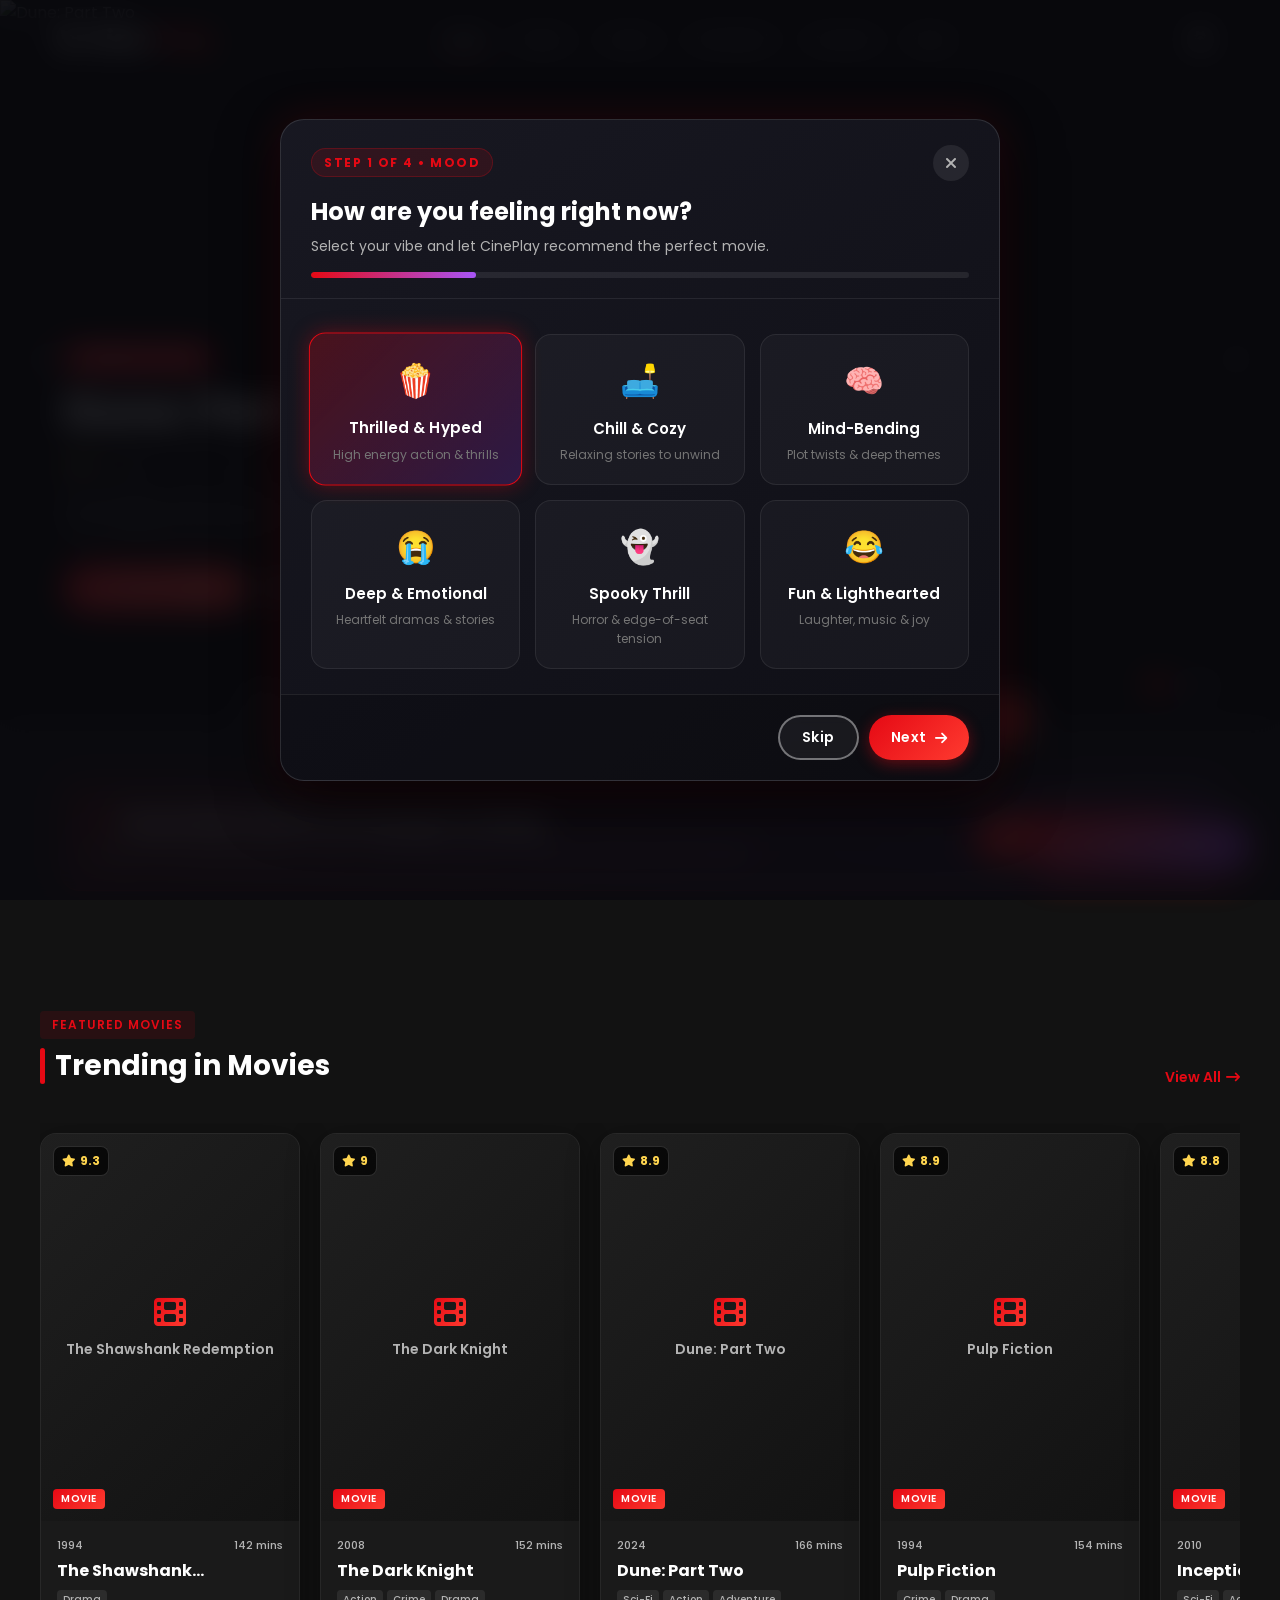
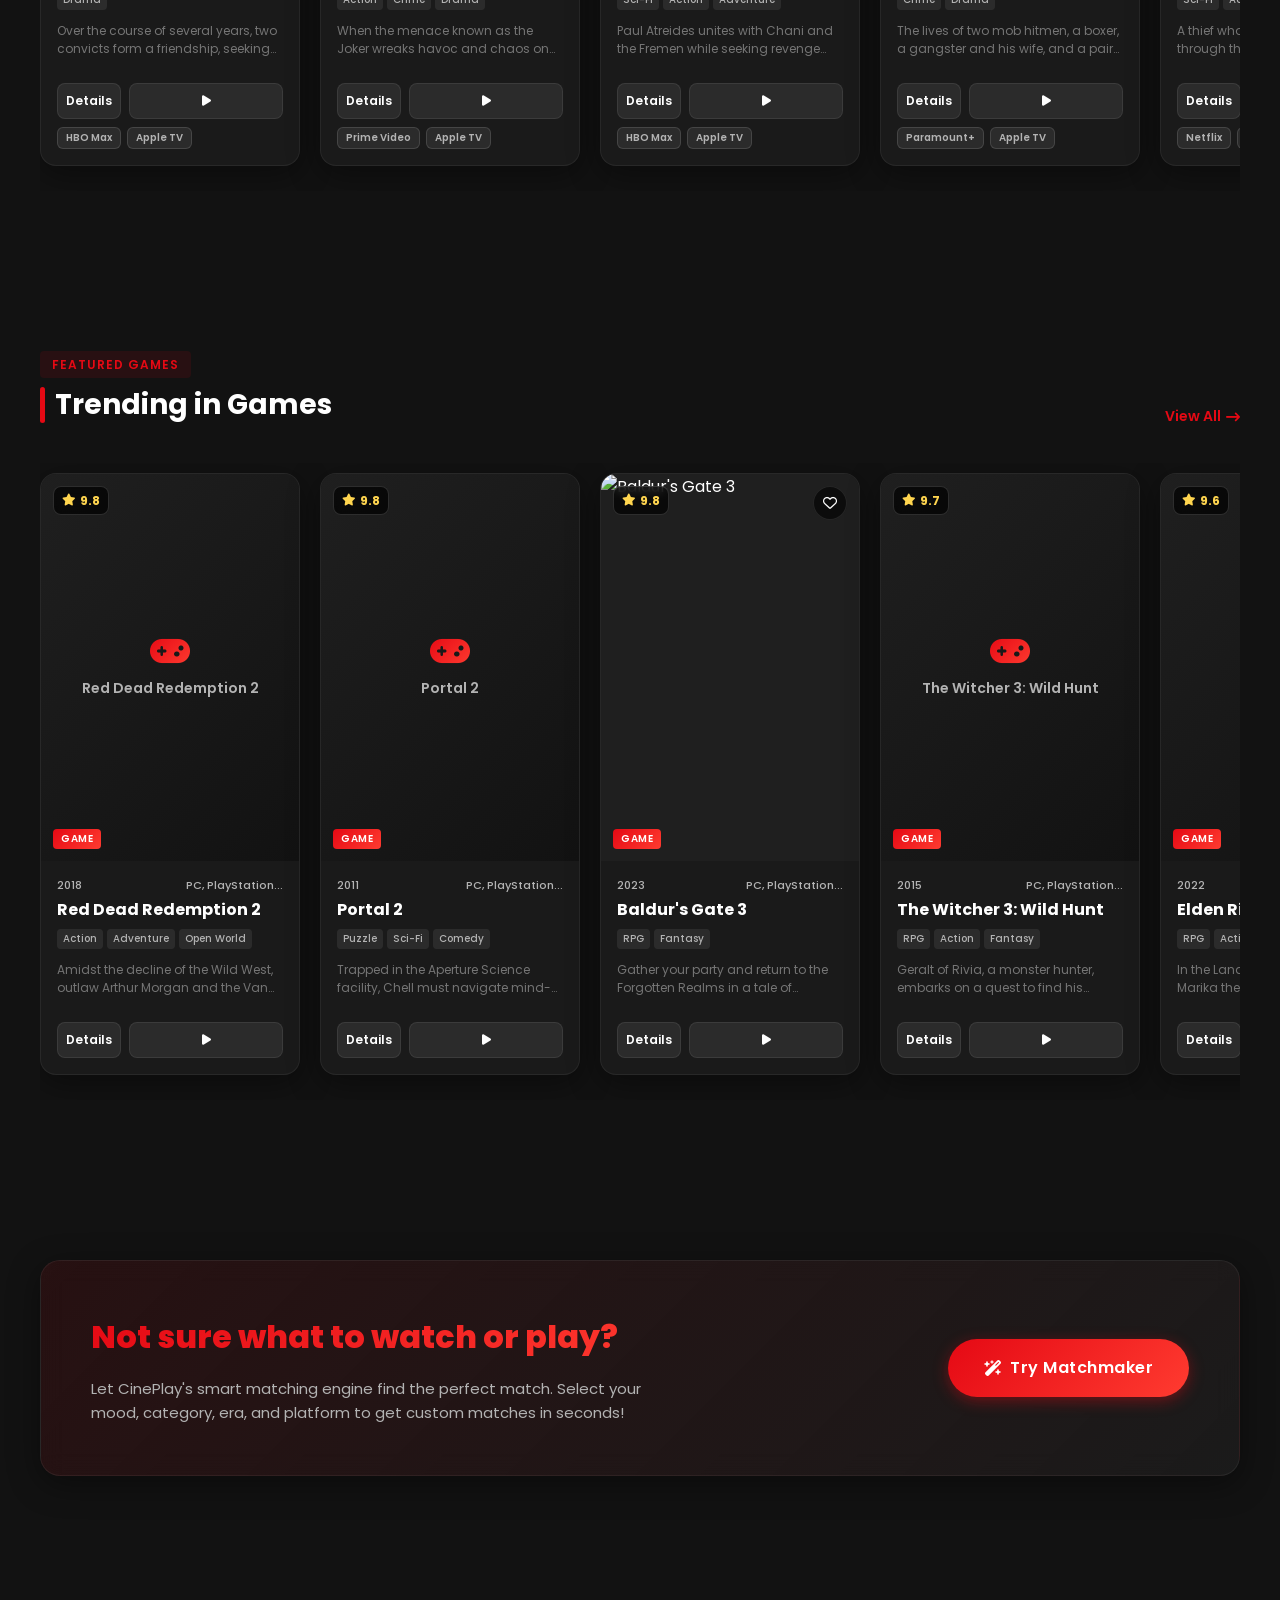
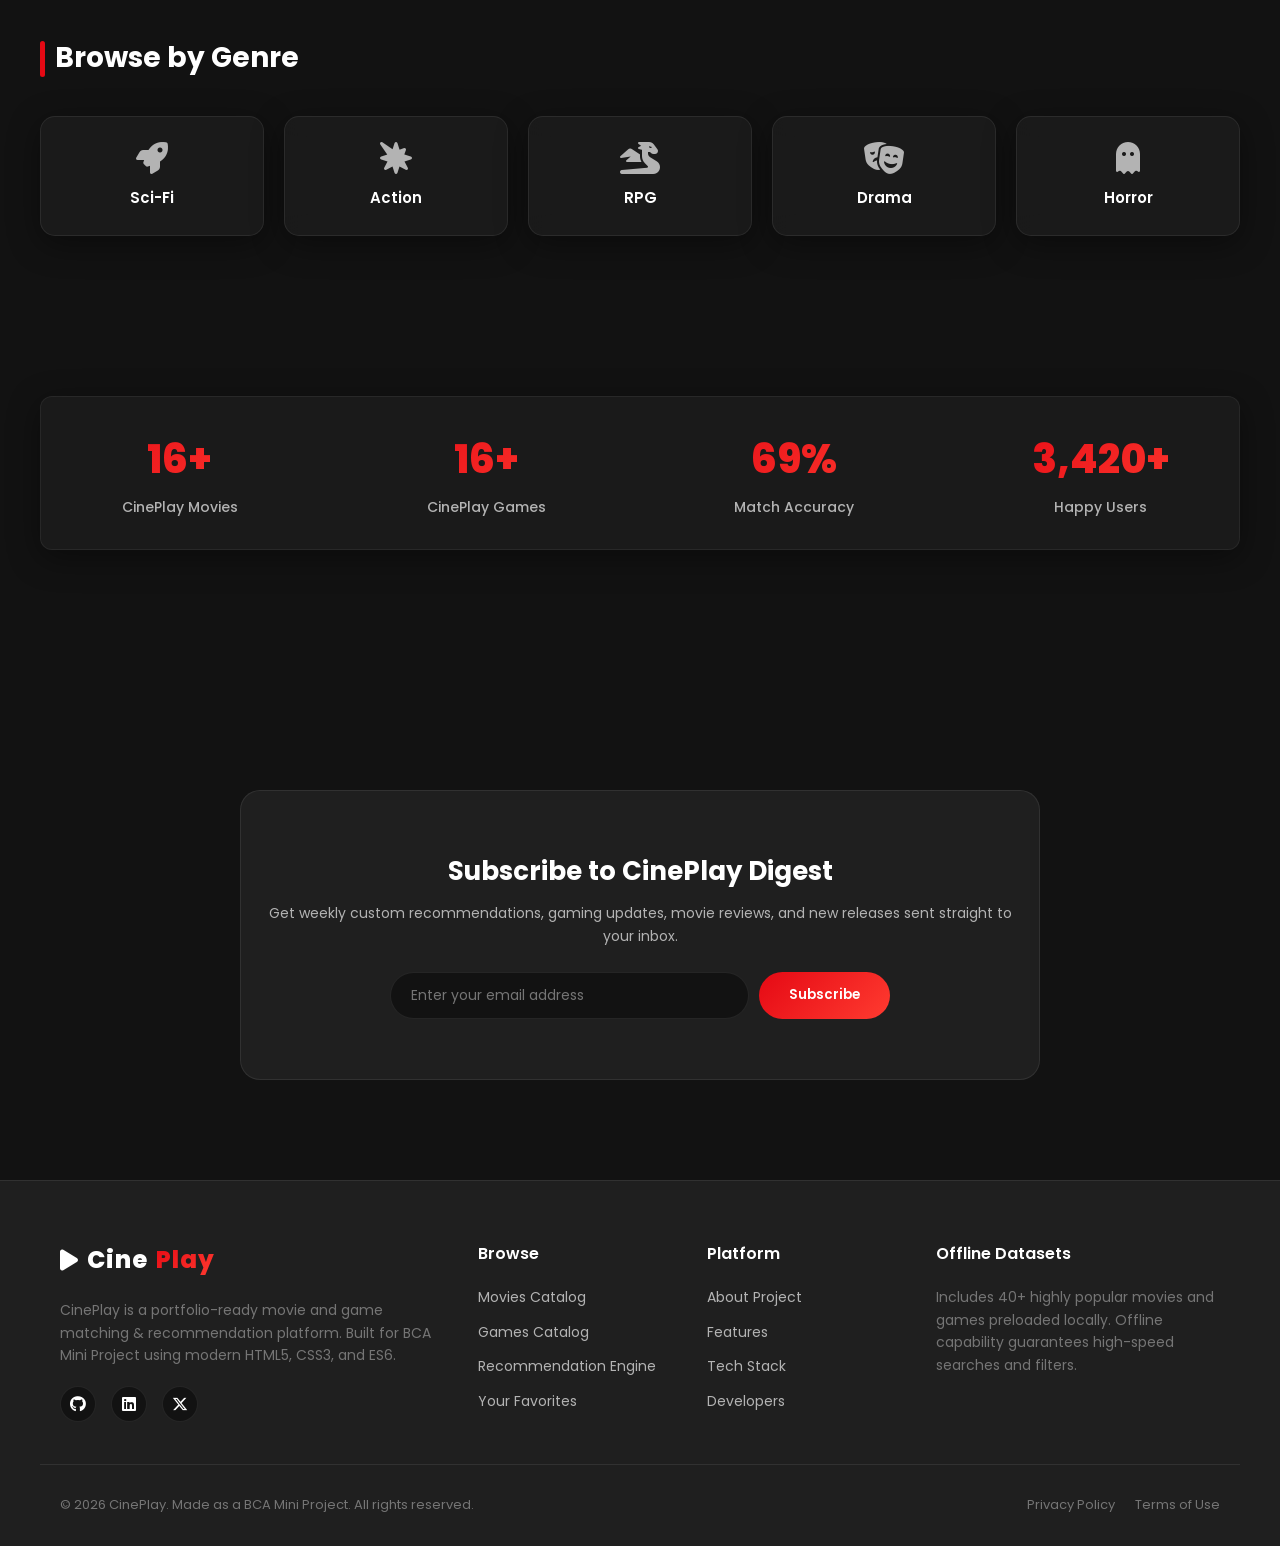
==== index.html @ 1181d947 "structured UI,enhanced web page and theme added trailer feature for movies , added readme" ====
<!DOCTYPE html>
<html lang="en" data-theme="dark">
<head>
  <meta charset="UTF-8">
  <meta name="viewport" content="width=device-width, initial-scale=1.0">
  <title>CinePlay | Movie & Game Recommendations</title>
  <meta name="description" content="Discover your next favorite movie or game. Personalized recommendations, glassmorphic dark interface, and interactive filtering.">
  <!-- Fonts -->
  <link rel="preconnect" href="https://fonts.googleapis.com">
  <link rel="preconnect" href="https://fonts.gstatic.com" crossorigin>
  <!-- Font Awesome -->
  <link rel="stylesheet" href="https://cdnjs.cloudflare.com/ajax/libs/font-awesome/6.4.0/css/all.min.css">
  <!-- Styles -->
  <link rel="stylesheet" href="css/style.css">
  <link rel="stylesheet" href="css/responsive.css">
  <link rel="stylesheet" href="css/animations.css">
</head>
<body>

  <!-- Header -->
  <header>
    <div class="container nav-container">
      <a href="index.html" class="logo">
        <i class="fa-solid fa-play"></i> Cine<span>Play</span>
      </a>
      <nav class="nav-menu" id="nav-menu">
        <a href="index.html" class="nav-link active">Home</a>
        <a href="movies.html" class="nav-link">Movies</a>
        <a href="games.html" class="nav-link">Games</a>
        <a href="recommendations.html" class="nav-link">Find Match</a>
        <a href="favorites.html" class="nav-link">Favorites</a>
        <a href="about.html" class="nav-link">About</a>
      </nav>
      <div class="nav-actions">
        <button id="theme-toggle" class="theme-toggle" aria-label="Toggle Theme">
          <i class="fa-solid fa-sun"></i>
        </button>
        <button id="mobile-menu-btn" class="mobile-menu-btn" aria-label="Toggle Navigation Menu">
          <i class="fa-solid fa-bars"></i>
        </button>
      </div>
    </div>
  </header>

  <!-- Hero Slider -->
  <section class="hero-slider" id="hero-slider">
    <!-- Slide 1 -->
    <div class="slide active">
      <img src="https://images.unsplash.com/photo-1509198397868-475647b2a1e5?q=80&w=1440&auto=format&fit=crop" alt="Dune: Part Two" class="slide-img">
      <div class="slide-content">
        <span class="slide-tag">Trending Movie</span>
        <h1 class="slide-title">Dune: Part Two</h1>
        <div class="slide-meta">
          <span class="rating"><i class="fa-solid fa-star"></i> 8.9</span>
          <span>2024</span>
          <span>Sci-Fi / Action</span>
        </div>
        <p class="slide-desc">Paul Atreides unites with Chani and the Fremen while seeking revenge against the conspirators who destroyed his family.</p>
        <div class="slide-actions">
          <button class="btn btn-primary" onclick="CinePlay.openTrailerModal('Way9Dexny3w', 'Dune: Part Two')"><i class="fa-solid fa-play"></i> Watch Trailer</button>
          <button class="btn btn-outline" onclick="openFeaturedItem('m7')"><i class="fa-solid fa-circle-info"></i> More Info</button>
        </div>
      </div>
    </div>
    <!-- Slide 2 -->
    <div class="slide">
      <img src="https://images.unsplash.com/photo-1612287230202-1bf1d85d1bdf?q=80&w=1440&auto=format&fit=crop" alt="Elden Ring" class="slide-img">
      <div class="slide-content">
        <span class="slide-tag">Masterpiece Game</span>
        <h1 class="slide-title">Elden Ring</h1>
        <div class="slide-meta">
          <span class="rating"><i class="fa-solid fa-star"></i> 9.6</span>
          <span>2022</span>
          <span>RPG / Action / Dark Fantasy</span>
        </div>
        <p class="slide-desc">In the Lands Between ruled by Queen Marika the Eternal, the Elden Ring has been shattered. The Tarnished must rise and become the Elden Lord.</p>
        <div class="slide-actions">
          <button class="btn btn-primary" onclick="CinePlay.openTrailerModal('E3Huy2cdih0', 'Elden Ring')"><i class="fa-solid fa-play"></i> Watch Trailer</button>
          <button class="btn btn-outline" onclick="openFeaturedItem('g2')"><i class="fa-solid fa-circle-info"></i> More Info</button>
        </div>
      </div>
    </div>
    <!-- Slide 3 -->
    <div class="slide">
      <img src="https://images.unsplash.com/photo-1451187580459-43490279c0fa?q=80&w=1440&auto=format&fit=crop" alt="Interstellar" class="slide-img">
      <div class="slide-content">
        <span class="slide-tag">Must-Watch Classic</span>
        <h1 class="slide-title">Interstellar</h1>
        <div class="slide-meta">
          <span class="rating"><i class="fa-solid fa-star"></i> 8.7</span>
          <span>2014</span>
          <span>Sci-Fi / Drama / Adventure</span>
        </div>
        <p class="slide-desc">When Earth becomes uninhabitable, a team of explorers travels through a wormhole in space in an attempt to ensure humanity's survival.</p>
        <div class="slide-actions">
          <button class="btn btn-primary" onclick="CinePlay.openTrailerModal('zSWdZVtXT7E', 'Interstellar')"><i class="fa-solid fa-play"></i> Watch Trailer</button>
          <button class="btn btn-outline" onclick="openFeaturedItem('m3')"><i class="fa-solid fa-circle-info"></i> More Info</button>
        </div>
      </div>
    </div>

    <!-- Carousel Controls -->
    <button class="carousel-btn carousel-prev" id="carousel-prev" aria-label="Previous Slide"><i class="fa-solid fa-chevron-left"></i></button>
    <button class="carousel-btn carousel-next" id="carousel-next" aria-label="Next Slide"><i class="fa-solid fa-chevron-right"></i></button>
    <div class="carousel-dots" id="carousel-dots"></div>
  </section>

  <!-- Search & Anti-Scroll Callout Section -->
  <section class="container search-container scroll-reveal">
    <form class="search-box glass-panel" id="home-search-form">
      <div class="search-input-wrapper">
        <i class="fa-solid fa-magnifying-glass"></i>
        <input type="text" placeholder="Search movies, games, genres..." class="search-input" id="home-search-input" autocomplete="off" required>
      </div>
      <div class="filter-group" style="padding-right: 15px;">
        <select class="filter-select" id="search-type" aria-label="Search Type" style="border: none; background: transparent;">
          <option value="movies">in Movies</option>
          <option value="games">in Games</option>
        </select>
      </div>
      <button type="submit" class="search-btn">Search</button>
    </form>

    <div class="anti-scroll-banner" style="margin-top: 25px;">
      <div class="anti-scroll-text">
        <h3><i class="fa-solid fa-bolt" style="color: var(--accent-red); margin-right: 8px;"></i> Stop Endless Netflix Homepage Scrolling!</h3>
        <p>Instead of browsing endlessly, answer 4 quick vibe questions to get your instant movie match.</p>
      </div>
      <button class="btn btn-primary" onclick="CinePlay.openMoodQuizModal()" style="border-radius: 30px; padding: 12px 24px;">
        <i class="fa-solid fa-wand-magic-sparkles"></i> Launch Mood Quiz
      </button>
    </div>
  </section>

  <!-- Featured Movies Section -->
  <section class="container section-padding scroll-reveal">
    <div class="section-header">
      <div>
        <span class="slide-tag" style="background: rgba(229, 9, 20, 0.1); color: var(--accent-red); margin-bottom: 5px;">Featured Movies</span>
        <h2 class="section-title">Trending in Movies</h2>
      </div>
      <a href="movies.html" class="section-link">View All <i class="fa-solid fa-arrow-right-long"></i></a>
    </div>
    <div class="slider-outer">
      <div class="slider-inner" id="featured-movies-slider">
        <!-- Movies populated dynamically -->
      </div>
    </div>
  </section>

  <!-- Featured Games Section -->
  <section class="container section-padding scroll-reveal">
    <div class="section-header">
      <div>
        <span class="slide-tag" style="background: rgba(229, 9, 20, 0.1); color: var(--accent-red); margin-bottom: 5px;">Featured Games</span>
        <h2 class="section-title">Trending in Games</h2>
      </div>
      <a href="games.html" class="section-link">View All <i class="fa-solid fa-arrow-right-long"></i></a>
    </div>
    <div class="slider-outer">
      <div class="slider-inner" id="featured-games-slider">
        <!-- Games populated dynamically -->
      </div>
    </div>
  </section>

  <!-- Recommendations CTA -->
  <section class="container section-padding scroll-reveal">
    <div class="cta-banner glass-panel">
      <div class="cta-content">
        <h2 class="cta-title">Not sure what to watch or play?</h2>
        <p class="cta-desc">Let CinePlay's smart matching engine find the perfect match. Select your mood, category, era, and platform to get custom matches in seconds!</p>
      </div>
      <a href="recommendations.html" class="btn btn-primary btn-large" style="padding: 16px 36px; border-radius: 30px; font-size: 16px;">
        <i class="fa-solid fa-wand-magic-sparkles"></i> Try Matchmaker
      </a>
    </div>
  </section>

  <!-- Genres Showcase -->
  <section class="container section-padding scroll-reveal">
    <div class="section-header">
      <div>
        <h2 class="section-title">Browse by Genre</h2>
      </div>
    </div>
    <div style="display: grid; grid-template-columns: repeat(auto-fit, minmax(180px, 1fr)); gap: 20px;">
      <a href="movies.html?genre=Sci-Fi" class="rec-card glass-panel hover-scale">
        <i class="fa-solid fa-rocket"></i>
        <div class="rec-card-title">Sci-Fi</div>
      </a>
      <a href="movies.html?genre=Action" class="rec-card glass-panel hover-scale">
        <i class="fa-solid fa-burst"></i>
        <div class="rec-card-title">Action</div>
      </a>
      <a href="games.html?genre=RPG" class="rec-card glass-panel hover-scale">
        <i class="fa-solid fa-dragon"></i>
        <div class="rec-card-title">RPG</div>
      </a>
      <a href="movies.html?genre=Drama" class="rec-card glass-panel hover-scale">
        <i class="fa-solid fa-masks-theater"></i>
        <div class="rec-card-title">Drama</div>
      </a>
      <a href="movies.html?genre=Horror" class="rec-card glass-panel hover-scale">
        <i class="fa-solid fa-ghost"></i>
        <div class="rec-card-title">Horror</div>
      </a>
    </div>
  </section>

  <!-- Statistics Section -->
  <section class="container section-padding scroll-reveal">
    <div class="stats-grid glass-panel">
      <div class="stat-card">
        <div class="stat-number" data-target="21" data-suffix="+">0</div>
        <div class="stat-label">CinePlay Movies</div>
      </div>
      <div class="stat-card">
        <div class="stat-number" data-target="21" data-suffix="+">0</div>
        <div class="stat-label">CinePlay Games</div>
      </div>
      <div class="stat-card">
        <div class="stat-number" data-target="98" data-suffix="%">0</div>
        <div class="stat-label">Match Accuracy</div>
      </div>
      <div class="stat-card">
        <div class="stat-number" data-target="5000" data-suffix="+">0</div>
        <div class="stat-label">Happy Users</div>
      </div>
    </div>
  </section>

  <!-- Newsletter -->
  <section class="container scroll-reveal">
    <div class="newsletter-section">
      <h2 class="newsletter-title">Subscribe to CinePlay Digest</h2>
      <p class="newsletter-desc">Get weekly custom recommendations, gaming updates, movie reviews, and new releases sent straight to your inbox.</p>
      <form class="newsletter-form" id="newsletter-form">
        <input type="email" placeholder="Enter your email address" class="newsletter-input" required>
        <button type="submit" class="newsletter-btn">Subscribe</button>
      </form>
    </div>
  </section>

  <!-- Footer -->
  <footer>
    <div class="container footer-grid">
      <div>
        <a href="index.html" class="logo footer-logo">
          <i class="fa-solid fa-play"></i> Cine<span>Play</span>
        </a>
        <p class="footer-desc">CinePlay is a portfolio-ready movie and game matching & recommendation platform. Built for BCA Mini Project using modern HTML5, CSS3, and ES6.</p>
        <div class="footer-socials">
          <a href="#" class="social-link" aria-label="GitHub"><i class="fa-brands fa-github"></i></a>
          <a href="#" class="social-link" aria-label="LinkedIn"><i class="fa-brands fa-linkedin"></i></a>
          <a href="#" class="social-link" aria-label="Twitter"><i class="fa-brands fa-x-twitter"></i></a>
        </div>
      </div>
      <div>
        <h3 class="footer-title">Browse</h3>
        <ul class="footer-links">
          <li><a href="movies.html">Movies Catalog</a></li>
          <li><a href="games.html">Games Catalog</a></li>
          <li><a href="recommendations.html">Recommendation Engine</a></li>
          <li><a href="favorites.html">Your Favorites</a></li>
        </ul>
      </div>
      <div>
        <h3 class="footer-title">Platform</h3>
        <ul class="footer-links">
          <li><a href="about.html">About Project</a></li>
          <li><a href="about.html#features">Features</a></li>
          <li><a href="about.html#tech">Tech Stack</a></li>
          <li><a href="about.html#developers">Developers</a></li>
        </ul>
      </div>
      <div>
        <h3 class="footer-title">Offline Datasets</h3>
        <p class="footer-desc" style="margin-bottom: 10px;">Includes 40+ highly popular movies and games preloaded locally. Offline capability guarantees high-speed searches and filters.</p>
      </div>
    </div>
    <div class="container footer-bottom">
      <p>&copy; 2026 CinePlay. Made as a BCA Mini Project. All rights reserved.</p>
      <div style="display: flex; gap: 20px;">
        <a href="#">Privacy Policy</a>
        <a href="#">Terms of Use</a>
      </div>
    </div>
  </footer>

  <!-- Scripts -->
  <script src="js/data.js"></script>
  <script src="js/app.js"></script>
  
  
</body>
</html>
---- css/style.css ----
/* CinePlay - Main Stylesheet */
@import url('https://fonts.googleapis.com/css2?family=Poppins:wght@300;400;500;600;700;800&display=swap');

/* Color Variables */
:root {
  /* Dark Mode (Default) */
  --bg-primary: #121212;
  --bg-secondary: #1f1f1f;
  --bg-card: rgba(31, 31, 31, 0.7);
  --border-color: rgba(255, 255, 255, 0.08);
  --text-primary: #ffffff;
  --text-secondary: #b3b3b3;
  --text-muted: #757575;
  --glass-bg: rgba(18, 18, 18, 0.8);
  --glass-border: rgba(255, 255, 255, 0.06);
  --glass-shadow: rgba(0, 0, 0, 0.5);
  
  /* Constant Brand Colors */
  --accent-red: #e50914;
  --accent-red-hover: #b80710;
  --rating-yellow: #ffd54f;
  --font-main: 'Poppins', sans-serif;
  --card-shadow: 0 8px 32px 0 rgba(0, 0, 0, 0.4);
  --accent-gradient: linear-gradient(135deg, #e50914 0%, #ff3b30 100%);
  --gold-gradient: linear-gradient(135deg, #ffd54f 0%, #ffb300 100%);
  --transition-speed: 0.3s;
}

[data-theme="light"] {
  /* Light Mode Override */
  --bg-primary: #f5f5f7;
  --bg-secondary: #ffffff;
  --bg-card: rgba(255, 255, 255, 0.75);
  --border-color: rgba(0, 0, 0, 0.08);
  --text-primary: #1c1c1e;
  --text-secondary: #555558;
  --text-muted: #8e8e93;
  --glass-bg: rgba(255, 255, 255, 0.85);
  --glass-border: rgba(0, 0, 0, 0.06);
  --glass-shadow: rgba(31, 38, 135, 0.04);
  --card-shadow: 0 8px 32px 0 rgba(31, 38, 135, 0.06);
}

/* Base Styles */
* {
  margin: 0;
  padding: 0;
  box-sizing: border-box;
}

html {
  scroll-behavior: smooth;
}

body {
  font-family: var(--font-main);
  background-color: var(--bg-primary);
  color: var(--text-primary);
  overflow-x: hidden;
  transition: background-color 0.5s ease, color 0.5s ease;
  line-height: 1.6;
}

a {
  text-decoration: none;
  color: inherit;
  transition: color var(--transition-speed) ease;
}

li {
  list-style: none;
}

button, input, select, textarea {
  font-family: inherit;
  outline: none;
  border: none;
  background: none;
}

button {
  cursor: pointer;
}

img {
  max-width: 100%;
  height: auto;
  display: block;
}

/* Utility Containers */
.container {
  max-width: 1200px;
  margin: 0 auto;
  padding: 0 20px;
}

.section-padding {
  padding: 80px 0;
}

/* Glassmorphism Panel helper */
.glass-panel {
  background: var(--bg-card);
  backdrop-filter: blur(12px);
  -webkit-backdrop-filter: blur(12px);
  border: 1px solid var(--glass-border);
  box-shadow: var(--card-shadow);
  border-radius: 12px;
}

/* Header & Navigation */
header {
  position: fixed;
  top: 0;
  left: 0;
  width: 100%;
  z-index: 1000;
  transition: background 0.4s ease, padding 0.4s ease, backdrop-filter 0.4s ease;
  padding: 20px 0;
}

header.sticky {
  background: var(--glass-bg);
  backdrop-filter: blur(15px);
  -webkit-backdrop-filter: blur(15px);
  padding: 12px 0;
  border-bottom: 1px solid var(--glass-border);
  box-shadow: 0 4px 30px rgba(0, 0, 0, 0.15);
}

.nav-container {
  display: flex;
  justify-content: space-between;
  align-items: center;
}

.logo {
  font-size: 24px;
  font-weight: 800;
  letter-spacing: 1px;
  display: flex;
  align-items: center;
  gap: 8px;
  color: var(--text-primary);
}

.logo span {
  background: var(--accent-gradient);
  -webkit-background-clip: text;
  -webkit-text-fill-color: transparent;
}

.nav-menu {
  display: flex;
  align-items: center;
  gap: 30px;
}

.nav-link {
  font-weight: 500;
  font-size: 15px;
  position: relative;
  padding: 5px 0;
  color: var(--text-secondary);
}

.nav-link:hover, .nav-link.active {
  color: var(--text-primary);
}

.nav-link::after {
  content: '';
  position: absolute;
  bottom: 0;
  left: 0;
  width: 0;
  height: 2px;
  background: var(--accent-red);
  transition: width var(--transition-speed) ease;
}

.nav-link:hover::after, .nav-link.active::after {
  width: 100%;
}

.nav-actions {
  display: flex;
  align-items: center;
  gap: 15px;
}

.theme-toggle, .mobile-menu-btn {
  width: 40px;
  height: 40px;
  border-radius: 50%;
  display: flex;
  align-items: center;
  justify-content: center;
  color: var(--text-primary);
  font-size: 18px;
  transition: background-color var(--transition-speed) ease;
}

.theme-toggle:hover {
  background-color: var(--border-color);
}

.mobile-menu-btn {
  display: none;
}

/* Hero Carousel Banner */
.hero-slider {
  position: relative;
  height: 80vh;
  min-height: 550px;
  width: 100%;
  overflow: hidden;
  background: #000;
}

.slide {
  position: absolute;
  top: 0;
  left: 0;
  width: 100%;
  height: 100%;
  opacity: 0;
  visibility: hidden;
  transition: opacity 0.8s ease, visibility 0.8s ease;
}

.slide.active {
  opacity: 1;
  visibility: visible;
}

.slide-img {
  width: 100%;
  height: 100%;
  object-fit: cover;
  object-position: center 20%;
  filter: brightness(0.45);
}

.slide-content {
  position: absolute;
  bottom: 15%;
  left: 5%;
  right: 5%;
  max-width: 600px;
  z-index: 10;
  color: #fff;
  animation: fadeIn 0.8s ease-out forwards;
}

.slide-tag {
  background: var(--accent-red);
  color: #fff;
  font-weight: 600;
  font-size: 12px;
  text-transform: uppercase;
  padding: 4px 12px;
  border-radius: 4px;
  display: inline-block;
  margin-bottom: 15px;
  letter-spacing: 1px;
}

.slide-title {
  font-size: 42px;
  font-weight: 800;
  line-height: 1.2;
  margin-bottom: 15px;
  text-shadow: 0 2px 10px rgba(0, 0, 0, 0.5);
}

.slide-meta {
  display: flex;
  align-items: center;
  gap: 15px;
  font-size: 14px;
  margin-bottom: 15px;
  color: rgba(255, 255, 255, 0.8);
}

.slide-meta .rating {
  color: var(--rating-yellow);
  font-weight: 600;
}

.slide-desc {
  font-size: 15px;
  margin-bottom: 25px;
  color: rgba(255, 255, 255, 0.8);
  display: -webkit-box;
  -webkit-line-clamp: 3;
  -webkit-box-orient: vertical;
  overflow: hidden;
}

.btn {
  display: inline-flex;
  align-items: center;
  gap: 8px;
  padding: 12px 28px;
  border-radius: 30px;
  font-weight: 600;
  font-size: 14px;
  letter-spacing: 0.5px;
  transition: all var(--transition-speed) ease;
}

.btn-primary {
  background: var(--accent-gradient);
  color: #fff;
  box-shadow: 0 4px 15px rgba(229, 9, 20, 0.4);
}

.btn-primary:hover {
  transform: translateY(-2px);
  box-shadow: 0 6px 20px rgba(229, 9, 20, 0.6);
}

.btn-outline {
  border: 2px solid rgba(255, 255, 255, 0.4);
  color: #fff;
  background: rgba(255, 255, 255, 0.05);
  backdrop-filter: blur(5px);
}

.btn-outline:hover {
  border-color: #fff;
  background: #fff;
  color: #000;
  transform: translateY(-2px);
}

/* Carousel Dots and Navigation */
.carousel-btn {
  position: absolute;
  top: 50%;
  transform: translateY(-50%);
  width: 50px;
  height: 50px;
  border-radius: 50%;
  background: rgba(0, 0, 0, 0.5);
  color: #fff;
  display: flex;
  align-items: center;
  justify-content: center;
  font-size: 20px;
  z-index: 15;
  transition: background var(--transition-speed) ease, color var(--transition-speed) ease;
}

.carousel-btn:hover {
  background: var(--accent-red);
}

.carousel-prev {
  left: 20px;
}

.carousel-next {
  right: 20px;
}

.carousel-dots {
  position: absolute;
  bottom: 30px;
  right: 5%;
  display: flex;
  gap: 10px;
  z-index: 15;
}

.dot {
  width: 12px;
  height: 12px;
  border-radius: 50%;
  background: rgba(255, 255, 255, 0.4);
  transition: all var(--transition-speed) ease;
}

.dot.active {
  background: var(--accent-red);
  width: 30px;
  border-radius: 10px;
}

/* Home Section Layouts */
.section-header {
  display: flex;
  justify-content: space-between;
  align-items: flex-end;
  margin-bottom: 35px;
}

.section-title {
  font-size: 28px;
  font-weight: 700;
  position: relative;
  padding-left: 15px;
}

.section-title::before {
  content: '';
  position: absolute;
  left: 0;
  top: 50%;
  transform: translateY(-50%);
  width: 5px;
  height: 80%;
  background: var(--accent-red);
  border-radius: 3px;
}

.section-link {
  font-weight: 600;
  color: var(--accent-red);
  font-size: 14px;
  display: flex;
  align-items: center;
  gap: 5px;
}

.section-link:hover {
  color: var(--text-primary);
}

/* Search Bar (Static & Main Pages) */
.search-container {
  margin-top: -40px;
  position: relative;
  z-index: 100;
}

.search-box {
  display: flex;
  padding: 8px;
  align-items: center;
  gap: 10px;
  width: 100%;
  max-width: 800px;
  margin: 0 auto;
}

.search-input-wrapper {
  position: relative;
  flex: 1;
}

.search-input-wrapper i {
  position: absolute;
  left: 18px;
  top: 50%;
  transform: translateY(-50%);
  color: var(--text-muted);
  font-size: 18px;
}

.search-input {
  width: 100%;
  padding: 15px 15px 15px 50px;
  border-radius: 30px;
  background: var(--bg-primary);
  border: 1px solid var(--border-color);
  color: var(--text-primary);
  font-size: 16px;
  transition: all var(--transition-speed) ease;
}

.search-input:focus {
  border-color: var(--accent-red);
  box-shadow: 0 0 10px rgba(229, 9, 20, 0.2);
}

.search-btn {
  background: var(--accent-gradient);
  color: #fff;
  border-radius: 30px;
  padding: 15px 35px;
  font-weight: 600;
  box-shadow: 0 4px 15px rgba(229, 9, 20, 0.3);
  transition: transform var(--transition-speed) ease, box-shadow var(--transition-speed) ease;
}

.search-btn:hover {
  transform: translateY(-2px);
  box-shadow: 0 6px 20px rgba(229, 9, 20, 0.5);
}

/* Filters & Sorting Panel */
.filter-panel {
  display: flex;
  flex-wrap: wrap;
  gap: 15px;
  margin-bottom: 40px;
  padding: 20px;
  align-items: center;
}

.filter-group {
  display: flex;
  align-items: center;
  gap: 10px;
}

.filter-label {
  font-size: 14px;
  font-weight: 500;
  color: var(--text-secondary);
}

.filter-select {
  background: var(--bg-primary);
  border: 1px solid var(--border-color);
  color: var(--text-primary);
  padding: 10px 20px;
  border-radius: 20px;
  font-size: 14px;
  cursor: pointer;
  transition: border var(--transition-speed) ease;
  min-width: 140px;
}

.filter-select:focus {
  border-color: var(--accent-red);
}

.genres-pills {
  display: flex;
  flex-wrap: wrap;
  gap: 8px;
  flex: 1;
}

.genre-pill {
  padding: 8px 16px;
  background: var(--bg-primary);
  border: 1px solid var(--border-color);
  color: var(--text-secondary);
  border-radius: 20px;
  font-size: 13px;
  font-weight: 500;
  transition: all var(--transition-speed) ease;
}

.genre-pill:hover, .genre-pill.active {
  background: var(--accent-red);
  color: #fff;
  border-color: var(--accent-red);
}

/* Horizontal Card Sliders */
.slider-outer {
  position: relative;
  width: 100%;
}

.slider-inner {
  display: flex;
  gap: 20px;
  overflow-x: auto;
  scroll-snap-type: x mandatory;
  scrollbar-width: none; /* Firefox */
  padding: 10px 5px 25px;
}

.slider-inner::-webkit-scrollbar {
  display: none; /* Chrome/Safari */
}

/* Media Cards Grid */
.media-grid {
  display: grid;
  grid-template-columns: repeat(auto-fill, minmax(220px, 1fr));
  gap: 30px;
  margin-bottom: 50px;
}

/* Media Card Styling */
.media-card {
  position: relative;
  background: var(--bg-card);
  border: 1px solid var(--glass-border);
  border-radius: 16px;
  overflow: hidden;
  box-shadow: var(--card-shadow);
  display: flex;
  flex-direction: column;
  height: 100%;
  scroll-snap-align: start;
  flex-shrink: 0;
  width: 100%; /* For responsive sliders */
}

.slider-inner .media-card {
  width: 260px; /* Locked width in horizontal sliders */
}

.card-img-wrapper {
  position: relative;
  aspect-ratio: 2/3;
  overflow: hidden;
  background-color: var(--bg-secondary);
}

.card-img {
  width: 100%;
  height: 100%;
  object-fit: cover;
  transition: transform 0.6s cubic-bezier(0.25, 0.8, 0.25, 1);
}

.media-card:hover .card-img {
  transform: scale(1.08);
}

.card-rating-badge {
  position: absolute;
  top: 12px;
  left: 12px;
  background: rgba(0, 0, 0, 0.7);
  backdrop-filter: blur(5px);
  -webkit-backdrop-filter: blur(5px);
  border: 1px solid rgba(255, 255, 255, 0.15);
  border-radius: 8px;
  padding: 4px 8px;
  font-size: 12px;
  font-weight: 700;
  display: flex;
  align-items: center;
  gap: 4px;
  color: var(--rating-yellow);
  z-index: 5;
}

.card-favorite-btn {
  position: absolute;
  top: 12px;
  right: 12px;
  width: 34px;
  height: 34px;
  border-radius: 50%;
  background: rgba(0, 0, 0, 0.6);
  backdrop-filter: blur(5px);
  -webkit-backdrop-filter: blur(5px);
  border: 1px solid rgba(255, 255, 255, 0.1);
  display: flex;
  align-items: center;
  justify-content: center;
  color: #fff;
  font-size: 14px;
  transition: all var(--transition-speed) ease;
  z-index: 5;
}

.card-favorite-btn:hover {
  background: rgba(229, 9, 20, 0.9);
  border-color: var(--accent-red);
}

.card-favorite-btn.active {
  color: var(--accent-red);
  background: #fff;
  border-color: #fff;
}

.card-type-tag {
  position: absolute;
  bottom: 12px;
  left: 12px;
  background: var(--accent-gradient);
  border-radius: 4px;
  padding: 2px 8px;
  font-size: 10px;
  font-weight: 600;
  text-transform: uppercase;
  letter-spacing: 0.5px;
  color: #fff;
}

.card-content {
  padding: 16px;
  display: flex;
  flex-direction: column;
  flex-grow: 1;
}

.card-meta {
  font-size: 11px;
  color: var(--text-secondary);
  font-weight: 500;
  margin-bottom: 6px;
  display: flex;
  justify-content: space-between;
}

.card-title {
  font-size: 16px;
  font-weight: 700;
  line-height: 1.3;
  margin-bottom: 8px;
  color: var(--text-primary);
  display: -webkit-box;
  -webkit-line-clamp: 1;
  -webkit-box-orient: vertical;
  overflow: hidden;
}

.card-genres {
  display: flex;
  flex-wrap: wrap;
  gap: 4px;
  margin-bottom: 12px;
}

.card-genre-tag {
  font-size: 10px;
  background: var(--border-color);
  color: var(--text-secondary);
  padding: 2px 6px;
  border-radius: 4px;
  font-weight: 500;
}

.card-desc {
  font-size: 12px;
  color: var(--text-muted);
  line-height: 1.5;
  display: -webkit-box;
  -webkit-line-clamp: 2;
  -webkit-box-orient: vertical;
  overflow: hidden;
  margin-bottom: 15px;
  margin-top: auto;
}

.card-btn {
  width: 100%;
  text-align: center;
  padding: 8px;
  border-radius: 8px;
  background: var(--border-color);
  font-size: 12px;
  font-weight: 600;
  color: var(--text-primary);
  border: 1px solid var(--border-color);
  transition: all var(--transition-speed) ease;
}

.card-btn:hover {
  background: var(--accent-red);
  color: #fff;
  border-color: var(--accent-red);
}

/* Fallback Card Styling (offline fallback gradient placeholder) */
.fallback-poster {
  width: 100%;
  height: 100%;
  background: linear-gradient(135deg, #1f1f1f 0%, #121212 100%);
  display: flex;
  flex-direction: column;
  justify-content: center;
  align-items: center;
  padding: 20px;
  text-align: center;
  color: var(--text-muted);
  gap: 10px;
}

.fallback-poster i {
  font-size: 32px;
  background: var(--accent-gradient);
  -webkit-background-clip: text;
  -webkit-text-fill-color: transparent;
}

.fallback-title {
  font-size: 14px;
  font-weight: 600;
  color: var(--text-secondary);
}

/* Pagination Section */
.pagination-container {
  display: flex;
  justify-content: center;
  margin-top: 20px;
}

/* Trending Slider Wrapper */
.trending-slider-container {
  position: relative;
}

/* Info Banner / CTA Section */
.cta-banner {
  background: linear-gradient(135deg, rgba(229, 9, 20, 0.1) 0%, rgba(31, 31, 31, 0.7) 100%);
  border: 1px solid var(--glass-border);
  padding: 50px;
  border-radius: 20px;
  display: flex;
  justify-content: space-between;
  align-items: center;
  flex-wrap: wrap;
  gap: 30px;
}

.cta-content {
  max-width: 600px;
}

.cta-title {
  font-size: 32px;
  font-weight: 800;
  margin-bottom: 15px;
  background: var(--accent-gradient);
  -webkit-background-clip: text;
  -webkit-text-fill-color: transparent;
}

.cta-desc {
  color: var(--text-secondary);
  font-size: 15px;
}

/* Newsletter Section */
.newsletter-section {
  text-align: center;
  background: var(--bg-secondary);
  padding: 60px 20px;
  border-radius: 20px;
  border: 1px solid var(--border-color);
  max-width: 800px;
  margin: 80px auto 0;
}

.newsletter-title {
  font-size: 26px;
  font-weight: 700;
  margin-bottom: 10px;
}

.newsletter-desc {
  color: var(--text-secondary);
  font-size: 14px;
  margin-bottom: 25px;
}

.newsletter-form {
  display: flex;
  max-width: 500px;
  margin: 0 auto;
  gap: 10px;
}

.newsletter-input {
  flex: 1;
  background: var(--bg-primary);
  border: 1px solid var(--border-color);
  color: var(--text-primary);
  padding: 12px 20px;
  border-radius: 25px;
  font-size: 14px;
}

.newsletter-input:focus {
  border-color: var(--accent-red);
}

.newsletter-btn {
  background: var(--accent-gradient);
  color: #fff;
  border-radius: 25px;
  padding: 12px 30px;
  font-weight: 600;
}

/* Stat Counters Component */
.stats-grid {
  display: grid;
  grid-template-columns: repeat(auto-fit, minmax(200px, 1fr));
  gap: 30px;
  margin-bottom: 80px;
}

.stat-card {
  padding: 30px 20px;
  text-align: center;
}

.stat-number {
  font-size: 40px;
  font-weight: 800;
  color: var(--accent-red);
  background: var(--accent-gradient);
  -webkit-background-clip: text;
  -webkit-text-fill-color: transparent;
  margin-bottom: 5px;
}

.stat-label {
  font-size: 14px;
  font-weight: 500;
  color: var(--text-secondary);
}

/* Footer Section */
footer {
  background-color: var(--bg-secondary);
  border-top: 1px solid var(--border-color);
  padding: 60px 0 30px;
  margin-top: 100px;
  color: var(--text-secondary);
}

.footer-grid {
  display: grid;
  grid-template-columns: 2fr 1fr 1fr 1.5fr;
  gap: 40px;
  margin-bottom: 40px;
}

.footer-logo {
  margin-bottom: 20px;
}

.footer-desc {
  font-size: 14px;
  margin-bottom: 20px;
  color: var(--text-muted);
}

.footer-socials {
  display: flex;
  gap: 15px;
}

.social-link {
  width: 36px;
  height: 36px;
  border-radius: 50%;
  background: var(--bg-primary);
  border: 1px solid var(--border-color);
  color: var(--text-primary);
  display: flex;
  align-items: center;
  justify-content: center;
  transition: all var(--transition-speed) ease;
}

.social-link:hover {
  background: var(--accent-red);
  border-color: var(--accent-red);
  color: #fff;
  transform: translateY(-3px);
}

.footer-title {
  color: var(--text-primary);
  font-size: 16px;
  font-weight: 600;
  margin-bottom: 20px;
}

.footer-links li {
  margin-bottom: 12px;
  font-size: 14px;
}

.footer-links a:hover {
  color: var(--accent-red);
}

.footer-bottom {
  border-top: 1px solid var(--border-color);
  padding-top: 30px;
  display: flex;
  justify-content: space-between;
  align-items: center;
  flex-wrap: wrap;
  gap: 15px;
  font-size: 13px;
  color: var(--text-muted);
}

/* Back To Top Button */
.back-to-top {
  position: fixed;
  bottom: 30px;
  right: 30px;
  width: 45px;
  height: 45px;
  border-radius: 50%;
  background: var(--accent-red);
  color: #fff;
  border: none;
  display: flex;
  align-items: center;
  justify-content: center;
  font-size: 18px;
  cursor: pointer;
  z-index: 99;
  opacity: 0;
  visibility: hidden;
  transition: all var(--transition-speed) ease;
  box-shadow: 0 4px 10px rgba(0, 0, 0, 0.3);
}

.back-to-top.show {
  opacity: 1;
  visibility: visible;
}

.back-to-top:hover {
  background: var(--accent-red-hover);
  transform: translateY(-5px);
}

/* Details Modal Overlay */
.modal {
  position: fixed;
  top: 0;
  left: 0;
  width: 100%;
  height: 100%;
  z-index: 1050;
  display: none;
  align-items: center;
  justify-content: center;
  padding: 20px;
  background: rgba(0, 0, 0, 0.8);
  backdrop-filter: blur(8px);
  -webkit-backdrop-filter: blur(8px);
}

.modal.active {
  display: flex;
  animation: fadeIn 0.4s ease-out forwards;
}

.modal-content {
  width: 100%;
  max-width: 750px;
  border-radius: 20px;
  overflow: hidden;
  position: relative;
  display: flex;
  flex-direction: row;
}

.modal-close {
  position: absolute;
  top: 15px;
  right: 15px;
  width: 35px;
  height: 35px;
  border-radius: 50%;
  background: rgba(0, 0, 0, 0.6);
  color: #fff;
  display: flex;
  align-items: center;
  justify-content: center;
  font-size: 16px;
  border: 1px solid rgba(255, 255, 255, 0.1);
  cursor: pointer;
  z-index: 10;
  transition: background var(--transition-speed) ease;
}

.modal-close:hover {
  background: var(--accent-red);
}

.modal-poster {
  width: 300px;
  background-color: var(--bg-secondary);
  flex-shrink: 0;
}

.modal-poster img {
  width: 100%;
  height: 100%;
  object-fit: cover;
}

.modal-body {
  padding: 40px 30px;
  flex-grow: 1;
  display: flex;
  flex-direction: column;
}

.modal-title {
  font-size: 26px;
  font-weight: 700;
  margin-bottom: 8px;
}

.modal-badges {
  display: flex;
  flex-wrap: wrap;
  gap: 10px;
  margin-bottom: 20px;
  align-items: center;
}

.modal-badge {
  background: var(--border-color);
  padding: 4px 10px;
  border-radius: 6px;
  font-size: 12px;
  font-weight: 600;
  color: var(--text-secondary);
}

.modal-badge.rating {
  background: rgba(255, 213, 79, 0.1);
  color: var(--rating-yellow);
}

.modal-desc {
  font-size: 14px;
  color: var(--text-secondary);
  line-height: 1.6;
  margin-bottom: 25px;
}

.modal-info-list {
  font-size: 13px;
  color: var(--text-muted);
  margin-bottom: 25px;
}

.modal-info-list li {
  margin-bottom: 8px;
  display: flex;
}

.modal-info-list strong {
  width: 100px;
  color: var(--text-secondary);
  flex-shrink: 0;
}

.modal-actions {
  margin-top: auto;
  display: flex;
  gap: 15px;
}

/* Recommendations Engine Layout */
.rec-panel {
  max-width: 800px;
  margin: 0 auto;
  padding: 40px;
}

.rec-step {
  display: none;
}

.rec-step.active {
  display: block;
  animation: fadeIn 0.4s ease-out;
}

.rec-title {
  font-size: 22px;
  font-weight: 600;
  margin-bottom: 25px;
  text-align: center;
}

.rec-options-grid {
  display: grid;
  grid-template-columns: repeat(auto-fit, minmax(180px, 1fr));
  gap: 20px;
  margin-bottom: 45px;
}

.rec-card {
  padding: 25px 15px;
  text-align: center;
  border: 1px solid var(--border-color);
  border-radius: 15px;
  cursor: pointer;
  transition: all var(--transition-speed) ease;
}

.rec-card i {
  font-size: 32px;
  margin-bottom: 12px;
  color: var(--text-secondary);
}

.rec-card.active {
  background: rgba(229, 9, 20, 0.08);
  border-color: var(--accent-red);
}

.rec-card.active i {
  color: var(--accent-red);
}

.rec-card-title {
  font-size: 15px;
  font-weight: 600;
}

.rec-nav-buttons {
  display: flex;
  justify-content: space-between;
  gap: 20px;
}

.rec-nav-buttons.single-btn {
  justify-content: center;
}

/* Recommendation Results Meter */
.match-meter-wrapper {
  margin-top: 8px;
  background-color: var(--border-color);
  border-radius: 4px;
  height: 6px;
  overflow: hidden;
  position: relative;
}

.match-meter-bar {
  height: 100%;
  background: var(--accent-gradient);
  border-radius: 4px;
  width: 0; /* Animated dynamically */
}

.match-label {
  display: inline-block;
  background: rgba(229, 9, 20, 0.15);
  color: var(--accent-red);
  font-size: 11px;
  font-weight: 700;
  padding: 2px 8px;
  border-radius: 4px;
  margin-bottom: 6px;
}

/* Favorites Layout Empty States */
.empty-state {
  text-align: center;
  padding: 60px 20px;
  max-width: 500px;
  margin: 0 auto;
}

.empty-state-icon {
  font-size: 60px;
  color: var(--text-muted);
  margin-bottom: 20px;
}

.empty-state-title {
  font-size: 20px;
  font-weight: 600;
  margin-bottom: 10px;
}

.empty-state-desc {
  font-size: 14px;
  color: var(--text-muted);
  margin-bottom: 25px;
}

/* About Developer Profiles */
.about-grid {
  display: grid;
  grid-template-columns: 1.5fr 1fr;
  gap: 60px;
  align-items: center;
}

.about-features-list {
  margin: 25px 0;
}

.about-features-list li {
  display: flex;
  align-items: center;
  gap: 12px;
  margin-bottom: 15px;
  font-size: 15px;
  color: var(--text-secondary);
}

.about-features-list i {
  color: var(--accent-red);
  font-size: 18px;
}

.dev-cards {
  display: grid;
  grid-template-columns: repeat(auto-fit, minmax(240px, 1fr));
  gap: 30px;
  margin-top: 40px;
}

.dev-card {
  padding: 40px 30px;
  text-align: center;
  border-radius: 20px;
}

.dev-img {
  width: 100px;
  height: 100px;
  border-radius: 50%;
  margin: 0 auto 20px;
  border: 3px solid var(--accent-red);
  object-fit: cover;
}

.dev-name {
  font-size: 18px;
  font-weight: 700;
  margin-bottom: 5px;
}

.dev-role {
  font-size: 13px;
  color: var(--accent-red);
  font-weight: 600;
  text-transform: uppercase;
  margin-bottom: 15px;
  letter-spacing: 0.5px;
}

.dev-socials {
  display: flex;
  justify-content: center;
  gap: 12px;
}

/* Recently Viewed Slider */
.recently-viewed-section {
  border-top: 1px solid var(--border-color);
  margin-top: 80px;
  padding-top: 60px;
}

/* Toast Notifications */
.toast-container {
  position: fixed;
  bottom: 20px;
  left: 20px;
  z-index: 2000;
  display: flex;
  flex-direction: column;
  gap: 10px;
  pointer-events: none;
}

.toast {
  pointer-events: auto;
  background: var(--bg-secondary);
  border: 1px solid var(--glass-border);
  box-shadow: 0 10px 30px rgba(0, 0, 0, 0.3);
  padding: 15px 25px;
  border-radius: 30px;
  color: var(--text-primary);
  font-size: 14px;
  font-weight: 500;
  display: flex;
  align-items: center;
  gap: 10px;
  min-width: 250px;
  backdrop-filter: blur(10px);
  -webkit-backdrop-filter: blur(10px);
  animation: toastSlideIn 0.3s ease-out forwards;
}

.toast.removing {
  animation: toastFadeOut 0.3s ease-out forwards;
}

.toast i {
  color: var(--accent-red);
  font-size: 16px;
}

/* ==========================================================================
   Mood & Vibe Quiz Modal (Anti-Endless-Scroll Popup)
   ========================================================================== */
.mood-modal-overlay {
  position: fixed;
  top: 0;
  left: 0;
  width: 100vw;
  height: 100vh;
  background: rgba(10, 10, 15, 0.85);
  backdrop-filter: blur(16px);
  -webkit-backdrop-filter: blur(16px);
  z-index: 2500;
  display: flex;
  align-items: center;
  justify-content: center;
  padding: 20px;
  opacity: 0;
  visibility: hidden;
  transition: opacity 0.4s ease, visibility 0.4s ease;
}

.mood-modal-overlay.active {
  opacity: 1;
  visibility: visible;
}

.quiz-modal-box {
  background: linear-gradient(145deg, rgba(25, 25, 35, 0.95) 0%, rgba(15, 15, 22, 0.98) 100%);
  border: 1px solid rgba(255, 255, 255, 0.12);
  box-shadow: 0 20px 60px rgba(0, 0, 0, 0.7), 0 0 40px rgba(229, 9, 20, 0.15);
  border-radius: 24px;
  width: 100%;
  max-width: 720px;
  overflow: hidden;
  transform: translateY(30px) scale(0.95);
  transition: transform 0.4s cubic-bezier(0.175, 0.885, 0.32, 1.275);
  position: relative;
}

.mood-modal-overlay.active .quiz-modal-box {
  transform: translateY(0) scale(1);
}

.quiz-modal-header {
  padding: 25px 30px 20px;
  border-bottom: 1px solid var(--border-color);
  position: relative;
}

.quiz-step-indicator {
  display: flex;
  align-items: center;
  justify-content: space-between;
  margin-bottom: 12px;
}

.quiz-step-tag {
  font-size: 12px;
  font-weight: 700;
  letter-spacing: 1.5px;
  text-transform: uppercase;
  color: var(--accent-red);
  background: rgba(229, 9, 20, 0.12);
  padding: 4px 12px;
  border-radius: 20px;
  border: 1px solid rgba(229, 9, 20, 0.25);
}

.quiz-close-btn {
  background: rgba(255, 255, 255, 0.08);
  color: var(--text-secondary);
  width: 36px;
  height: 36px;
  border-radius: 50%;
  display: flex;
  align-items: center;
  justify-content: center;
  font-size: 16px;
  transition: all 0.2s ease;
}

.quiz-close-btn:hover {
  background: var(--accent-red);
  color: #fff;
  transform: rotate(90deg);
}

.quiz-progress-track {
  width: 100%;
  height: 6px;
  background: rgba(255, 255, 255, 0.08);
  border-radius: 10px;
  overflow: hidden;
  margin-top: 15px;
}

.quiz-progress-bar {
  height: 100%;
  width: 25%;
  background: linear-gradient(90deg, #e50914 0%, #a855f7 100%);
  border-radius: 10px;
  transition: width 0.4s ease;
}

.quiz-title {
  font-size: 24px;
  font-weight: 700;
  margin-top: 10px;
  color: var(--text-primary);
}

.quiz-subtitle {
  font-size: 14px;
  color: var(--text-secondary);
  margin-top: 4px;
}

.quiz-body {
  padding: 25px 30px;
  max-height: 65vh;
  overflow-y: auto;
}

.quiz-step-pane {
  display: none;
  animation: fadeIn 0.4s ease forwards;
}

.quiz-step-pane.active {
  display: block;
}

.quiz-options-grid {
  display: grid;
  grid-template-columns: repeat(auto-fit, minmax(190px, 1fr));
  gap: 15px;
  margin-top: 10px;
}

.quiz-option-card {
  background: rgba(255, 255, 255, 0.03);
  border: 1px solid rgba(255, 255, 255, 0.08);
  border-radius: 16px;
  padding: 20px 16px;
  text-align: center;
  cursor: pointer;
  transition: all 0.3s cubic-bezier(0.25, 0.8, 0.25, 1);
  position: relative;
  overflow: hidden;
}

.quiz-option-card:hover {
  background: rgba(255, 255, 255, 0.08);
  border-color: rgba(229, 9, 20, 0.4);
  transform: translateY(-4px);
  box-shadow: 0 10px 25px rgba(0, 0, 0, 0.3);
}

.quiz-option-card.selected {
  background: linear-gradient(135deg, rgba(229, 9, 20, 0.25) 0%, rgba(147, 51, 234, 0.2) 100%);
  border-color: var(--accent-red);
  box-shadow: 0 0 20px rgba(229, 9, 20, 0.35);
  transform: scale(1.02);
}

.quiz-option-icon {
  font-size: 32px;
  margin-bottom: 10px;
  display: block;
  transition: transform 0.3s ease;
}

.quiz-option-card:hover .quiz-option-icon {
  transform: scale(1.15);
}

.quiz-option-title {
  font-size: 15px;
  font-weight: 600;
  color: var(--text-primary);
  margin-bottom: 4px;
}

.quiz-option-desc {
  font-size: 12px;
  color: var(--text-muted);
}

.quiz-modal-footer {
  padding: 20px 30px;
  border-top: 1px solid var(--border-color);
  display: flex;
  align-items: center;
  justify-content: space-between;
  background: rgba(0, 0, 0, 0.2);
}

.quiz-nav-btn {
  padding: 10px 22px;
  border-radius: 30px;
  font-weight: 600;
  font-size: 14px;
  display: inline-flex;
  align-items: center;
  gap: 8px;
  transition: all 0.3s ease;
}

/* Modal Results View */
.quiz-result-hero {
  display: flex;
  gap: 20px;
  background: rgba(255, 255, 255, 0.03);
  border: 1px solid rgba(255, 255, 255, 0.08);
  border-radius: 16px;
  padding: 16px;
  margin-bottom: 15px;
  align-items: center;
}

.quiz-result-poster {
  width: 110px;
  height: 155px;
  border-radius: 12px;
  object-fit: cover;
  flex-shrink: 0;
}

.quiz-result-info {
  flex-grow: 1;
}

.match-score-chip {
  background: linear-gradient(135deg, #10b981 0%, #059669 100%);
  color: #fff;
  font-size: 12px;
  font-weight: 700;
  padding: 4px 10px;
  border-radius: 12px;
  display: inline-flex;
  align-items: center;
  gap: 5px;
  margin-bottom: 8px;
}

.match-rationale-tag {
  font-size: 12px;
  color: var(--rating-yellow);
  background: rgba(255, 213, 79, 0.12);
  padding: 3px 8px;
  border-radius: 8px;
  display: inline-block;
  margin-bottom: 8px;
  margin-left: 6px;
  font-weight: 500;
}

/* ==========================================================================
   Floating Quick Match Action Button
   ========================================================================== */
.floating-match-btn {
  position: fixed;
  bottom: 30px;
  right: 30px;
  z-index: 1800;
  background: linear-gradient(135deg, #e50914 0%, #7c3aed 100%);
  color: #fff;
  padding: 14px 24px;
  border-radius: 50px;
  font-weight: 700;
  font-size: 14px;
  display: flex;
  align-items: center;
  gap: 10px;
  box-shadow: 0 10px 30px rgba(229, 9, 20, 0.45);
  border: 1px solid rgba(255, 255, 255, 0.2);
  cursor: pointer;
  transition: all 0.3s cubic-bezier(0.175, 0.885, 0.32, 1.275);
}

.floating-match-btn:hover {
  transform: translateY(-4px) scale(1.05);
  box-shadow: 0 15px 35px rgba(229, 9, 20, 0.6);
}

.floating-match-btn i {
  font-size: 16px;
  animation: heartPulse 2s infinite ease-in-out;
}

/* ==========================================================================
   Video Trailer Modal (HD Player)
   ========================================================================== */
.video-modal-overlay {
  position: fixed;
  top: 0;
  left: 0;
  width: 100vw;
  height: 100vh;
  background: rgba(0, 0, 0, 0.9);
  backdrop-filter: blur(15px);
  -webkit-backdrop-filter: blur(15px);
  z-index: 3000;
  display: flex;
  align-items: center;
  justify-content: center;
  padding: 20px;
  opacity: 0;
  visibility: hidden;
  transition: all 0.3s ease;
}

.video-modal-overlay.active {
  opacity: 1;
  visibility: visible;
}

.video-modal-box {
  width: 100%;
  max-width: 900px;
  background: #0d0d12;
  border: 1px solid var(--border-color);
  border-radius: 20px;
  overflow: hidden;
  box-shadow: 0 25px 50px rgba(0,0,0,0.8);
  position: relative;
  transform: scale(0.95);
  transition: transform 0.3s ease;
}

.video-modal-overlay.active .video-modal-box {
  transform: scale(1);
}

.video-modal-header {
  padding: 16px 24px;
  display: flex;
  align-items: center;
  justify-content: space-between;
  border-bottom: 1px solid var(--border-color);
}

.video-modal-title {
  font-size: 18px;
  font-weight: 700;
  color: var(--text-primary);
}

.video-wrapper {
  position: relative;
  padding-bottom: 56.25%; /* 16:9 aspect ratio */
  height: 0;
  overflow: hidden;
  background: #000;
}

.video-wrapper iframe {
  position: absolute;
  top: 0;
  left: 0;
  width: 100%;
  height: 100%;
  border: 0;
}

/* ==========================================================================
   Live Search Auto-Suggestions Dropdown
   ========================================================================== */
.search-input-wrapper {
  position: relative;
}

.search-suggestions-dropdown {
  position: absolute;
  top: calc(100% + 8px);
  left: 0;
  right: 0;
  background: rgba(20, 20, 28, 0.95);
  backdrop-filter: blur(16px);
  -webkit-backdrop-filter: blur(16px);
  border: 1px solid var(--glass-border);
  box-shadow: 0 15px 35px rgba(0, 0, 0, 0.6);
  border-radius: 14px;
  max-height: 320px;
  overflow-y: auto;
  z-index: 1200;
  display: none;
}

.search-suggestions-dropdown.active {
  display: block;
  animation: fadeIn 0.2s ease forwards;
}

.suggestion-item {
  display: flex;
  align-items: center;
  gap: 12px;
  padding: 10px 16px;
  cursor: pointer;
  transition: background 0.2s ease;
  border-bottom: 1px solid rgba(255, 255, 255, 0.04);
}

.suggestion-item:last-child {
  border-bottom: none;
}

.suggestion-item:hover {
  background: rgba(229, 9, 20, 0.15);
}

.suggestion-thumb {
  width: 38px;
  height: 52px;
  border-radius: 6px;
  object-fit: cover;
}

.suggestion-title {
  font-size: 14px;
  font-weight: 600;
  color: var(--text-primary);
}

.suggestion-meta {
  font-size: 12px;
  color: var(--text-secondary);
}

/* Streaming badges */
.streaming-list {
  display: flex;
  gap: 6px;
  flex-wrap: wrap;
  margin-top: 8px;
}

.streaming-badge {
  font-size: 10px;
  font-weight: 600;
  padding: 2px 8px;
  border-radius: 6px;
  background: rgba(255, 255, 255, 0.08);
  border: 1px solid rgba(255, 255, 255, 0.12);
  color: var(--text-secondary);
}

/* Anti-Scroll Banner */
.anti-scroll-banner {
  background: linear-gradient(135deg, rgba(229, 9, 20, 0.15) 0%, rgba(124, 58, 237, 0.15) 100%);
  border: 1px solid rgba(229, 9, 20, 0.3);
  border-radius: 20px;
  padding: 25px 30px;
  margin-bottom: 40px;
  display: flex;
  align-items: center;
  justify-content: space-between;
  gap: 20px;
  flex-wrap: wrap;
}

.anti-scroll-text h3 {
  font-size: 20px;
  font-weight: 700;
  color: var(--text-primary);
  margin-bottom: 5px;
}

.anti-scroll-text p {
  font-size: 14px;
  color: var(--text-secondary);
}
---- css/responsive.css ----
/* CinePlay - Responsive Stylesheet */

@media (max-width: 992px) {
  .section-padding {
    padding: 60px 0;
  }

  .nav-menu {
    gap: 20px;
  }

  .slide-title {
    font-size: 34px;
  }

  .footer-grid {
    grid-template-columns: 1fr 1fr;
    gap: 30px;
  }

  .about-grid {
    grid-template-columns: 1fr;
    gap: 40px;
  }

  .cta-banner {
    padding: 35px;
    text-align: center;
    justify-content: center;
  }

  .cta-content {
    max-width: 100%;
  }

  .modal-content {
    max-width: 600px;
  }

  .modal-poster {
    width: 240px;
  }
}

@media (max-width: 768px) {
  /* Header Mobile Menu adjustments */
  .mobile-menu-btn {
    display: flex;
  }

  .nav-menu {
    position: fixed;
    top: 0;
    right: -280px;
    width: 280px;
    height: 100vh;
    background: var(--bg-secondary);
    box-shadow: -10px 0 30px rgba(0, 0, 0, 0.5);
    flex-direction: column;
    align-items: flex-start;
    padding: 80px 40px 40px;
    gap: 25px;
    transition: right 0.4s cubic-bezier(0.25, 0.8, 0.25, 1);
    z-index: 999;
  }

  .nav-menu.active {
    right: 0;
  }

  .nav-link {
    font-size: 18px;
    width: 100%;
    display: block;
    padding: 10px 0;
  }

  /* Overlay for mobile drawer */
  .mobile-overlay {
    position: fixed;
    top: 0;
    left: 0;
    width: 100vw;
    height: 100vh;
    background: rgba(0, 0, 0, 0.6);
    backdrop-filter: blur(4px);
    opacity: 0;
    visibility: hidden;
    transition: all 0.3s ease;
    z-index: 998;
  }

  .mobile-overlay.active {
    opacity: 1;
    visibility: visible;
  }

  /* Slider controls adjustments */
  .hero-slider {
    height: 70vh;
  }

  .slide-content {
    bottom: 12%;
    max-width: 100%;
  }

  .slide-title {
    font-size: 28px;
  }

  .carousel-btn {
    width: 40px;
    height: 40px;
    font-size: 16px;
  }

  /* Search Panel Stacked */
  .search-container {
    margin-top: -20px;
    padding: 0 10px;
  }

  .search-box {
    flex-direction: column;
    border-radius: 16px;
    padding: 12px;
  }

  .search-input-wrapper {
    width: 100%;
  }

  .search-input {
    border-radius: 12px;
  }

  .search-btn {
    width: 100%;
    border-radius: 12px;
    padding: 14px;
    text-align: center;
  }

  /* Filter Panel wrap */
  .filter-panel {
    flex-direction: column;
    align-items: stretch;
    gap: 15px;
  }

  .filter-group {
    justify-content: space-between;
  }

  .filter-select {
    flex-grow: 1;
  }

  .genres-pills {
    justify-content: center;
  }

  /* Stats grid standard */
  .stats-grid {
    grid-template-columns: 1fr 1fr;
  }

  /* Modal responsive (turns into column card stack) */
  .modal-content {
    flex-direction: column;
    max-width: 450px;
    height: 90vh;
    overflow-y: auto;
  }

  .modal-poster {
    width: 100%;
    height: 250px;
  }

  .modal-body {
    padding: 25px 20px;
  }

  .modal-title {
    font-size: 22px;
  }

  /* Recommendation grid settings */
  .rec-options-grid {
    grid-template-columns: 1fr 1fr;
  }

  .rec-panel {
    padding: 20px;
  }
}

@media (max-width: 576px) {
  .hero-slider {
    height: 60vh;
  }

  .slide-title {
    font-size: 24px;
  }

  .slide-meta {
    font-size: 12px;
  }

  .slide-desc {
    display: none; /* Hide descriptions on very small screens for vertical space */
  }

  .section-title {
    font-size: 22px;
  }

  .footer-grid {
    grid-template-columns: 1fr;
    gap: 25px;
  }

  .stats-grid {
    grid-template-columns: 1fr;
    gap: 20px;
  }

  .rec-options-grid {
    grid-template-columns: 1fr;
    gap: 12px;
  }

  .dev-cards {
    grid-template-columns: 1fr;
  }

  .newsletter-form {
    flex-direction: column;
    gap: 12px;
  }

  .newsletter-input {
    border-radius: 12px;
  }

  .newsletter-btn {
    border-radius: 12px;
  }

  .modal-actions {
    flex-direction: column;
    gap: 10px;
  }
}
---- css/animations.css ----
/* CinePlay Animations & Micro-interactions */

/* Fade In */
@keyframes fadeIn {
  from {
    opacity: 0;
    transform: translateY(15px);
  }
  to {
    opacity: 1;
    transform: translateY(0);
  }
}

/* Scroll Reveal Base Class */
.scroll-reveal {
  opacity: 0;
  transform: translateY(20px);
  transition: opacity 0.6s ease-out, transform 0.6s ease-out;
}

.scroll-reveal.active {
  opacity: 1;
  transform: translateY(0);
}

/* Skeleton Loading Shimmer */
@keyframes shimmer {
  0% {
    background-position: -200% 0;
  }
  100% {
    background-position: 200% 0;
  }
}

.skeleton {
  background: linear-gradient(90deg, #222 25%, #333 50%, #222 75%);
  background-size: 200% 100%;
  animation: shimmer 1.5s infinite linear;
  border-radius: 8px;
}

/* Image Shimmer overlay before fully loaded */
.shimmer-wrapper {
  position: relative;
  overflow: hidden;
}

.shimmer-wrapper::after {
  content: '';
  position: absolute;
  top: 0;
  right: 0;
  bottom: 0;
  left: 0;
  transform: translateX(-100%);
  background-image: linear-gradient(
    90deg,
    rgba(255, 255, 255, 0) 0%,
    rgba(255, 255, 255, 0.05) 20%,
    rgba(255, 255, 255, 0.1) 60%,
    rgba(255, 255, 255, 0) 100%
  );
  animation: shimmer-slide 2s infinite;
}

@keyframes shimmer-slide {
  100% {
    transform: translateX(100%);
  }
}

/* Hover effects */
.hover-scale {
  transition: transform 0.3s cubic-bezier(0.25, 0.8, 0.25, 1), box-shadow 0.3s ease;
}

.hover-scale:hover {
  transform: translateY(-8px) scale(1.02);
  box-shadow: 0 15px 30px rgba(0, 0, 0, 0.5);
}

/* Glow Effect */
.glow-effect {
  position: relative;
  overflow: hidden;
}

.glow-effect::after {
  content: '';
  position: absolute;
  top: 0;
  left: -50%;
  width: 200%;
  height: 100%;
  background: linear-gradient(
    to right,
    rgba(255, 255, 255, 0) 0%,
    rgba(255, 255, 255, 0.15) 30%,
    rgba(255, 255, 255, 0.3) 50%,
    rgba(255, 255, 255, 0.15) 70%,
    rgba(255, 255, 255, 0) 100%
  );
  transform: rotate(30deg);
  transition: transform 0.5s ease;
  opacity: 0;
}

.glow-effect:hover::after {
  transform: translate(50%, 50%) rotate(30deg);
  opacity: 1;
  transition: transform 0.8s ease-in-out;
}

/* Carousel transitions */
.carousel-slide {
  transition: opacity 0.8s ease-in-out, transform 0.8s ease-in-out;
}

/* Pulsing heart icon */
@keyframes heartPulse {
  0% { transform: scale(1); }
  50% { transform: scale(1.2); }
  100% { transform: scale(1); }
}

.heart-pulse {
  animation: heartPulse 0.3s ease-in-out;
}

/* Slide match meter animation */
@keyframes slideWidth {
  from { width: 0; }
  to { width: var(--match-width); }
}

.animate-width {
  animation: slideWidth 1.2s cubic-bezier(0.1, 1, 0.1, 1) forwards;
}

/* Toast Notification Animation */
@keyframes toastSlideIn {
  from {
    transform: translateY(100px);
    opacity: 0;
  }
  to {
    transform: translateY(0);
    opacity: 1;
  }
}

@keyframes toastFadeOut {
  from {
    transform: translateY(0);
    opacity: 1;
  }
  to {
    transform: translateY(20px);
    opacity: 0;
  }
}

/* Spin animation (for loaders) */
@keyframes spin {
  0% { transform: rotate(0deg); }
  100% { transform: rotate(360deg); }
}

.animate-spin {
  animation: spin 1s infinite linear;
}
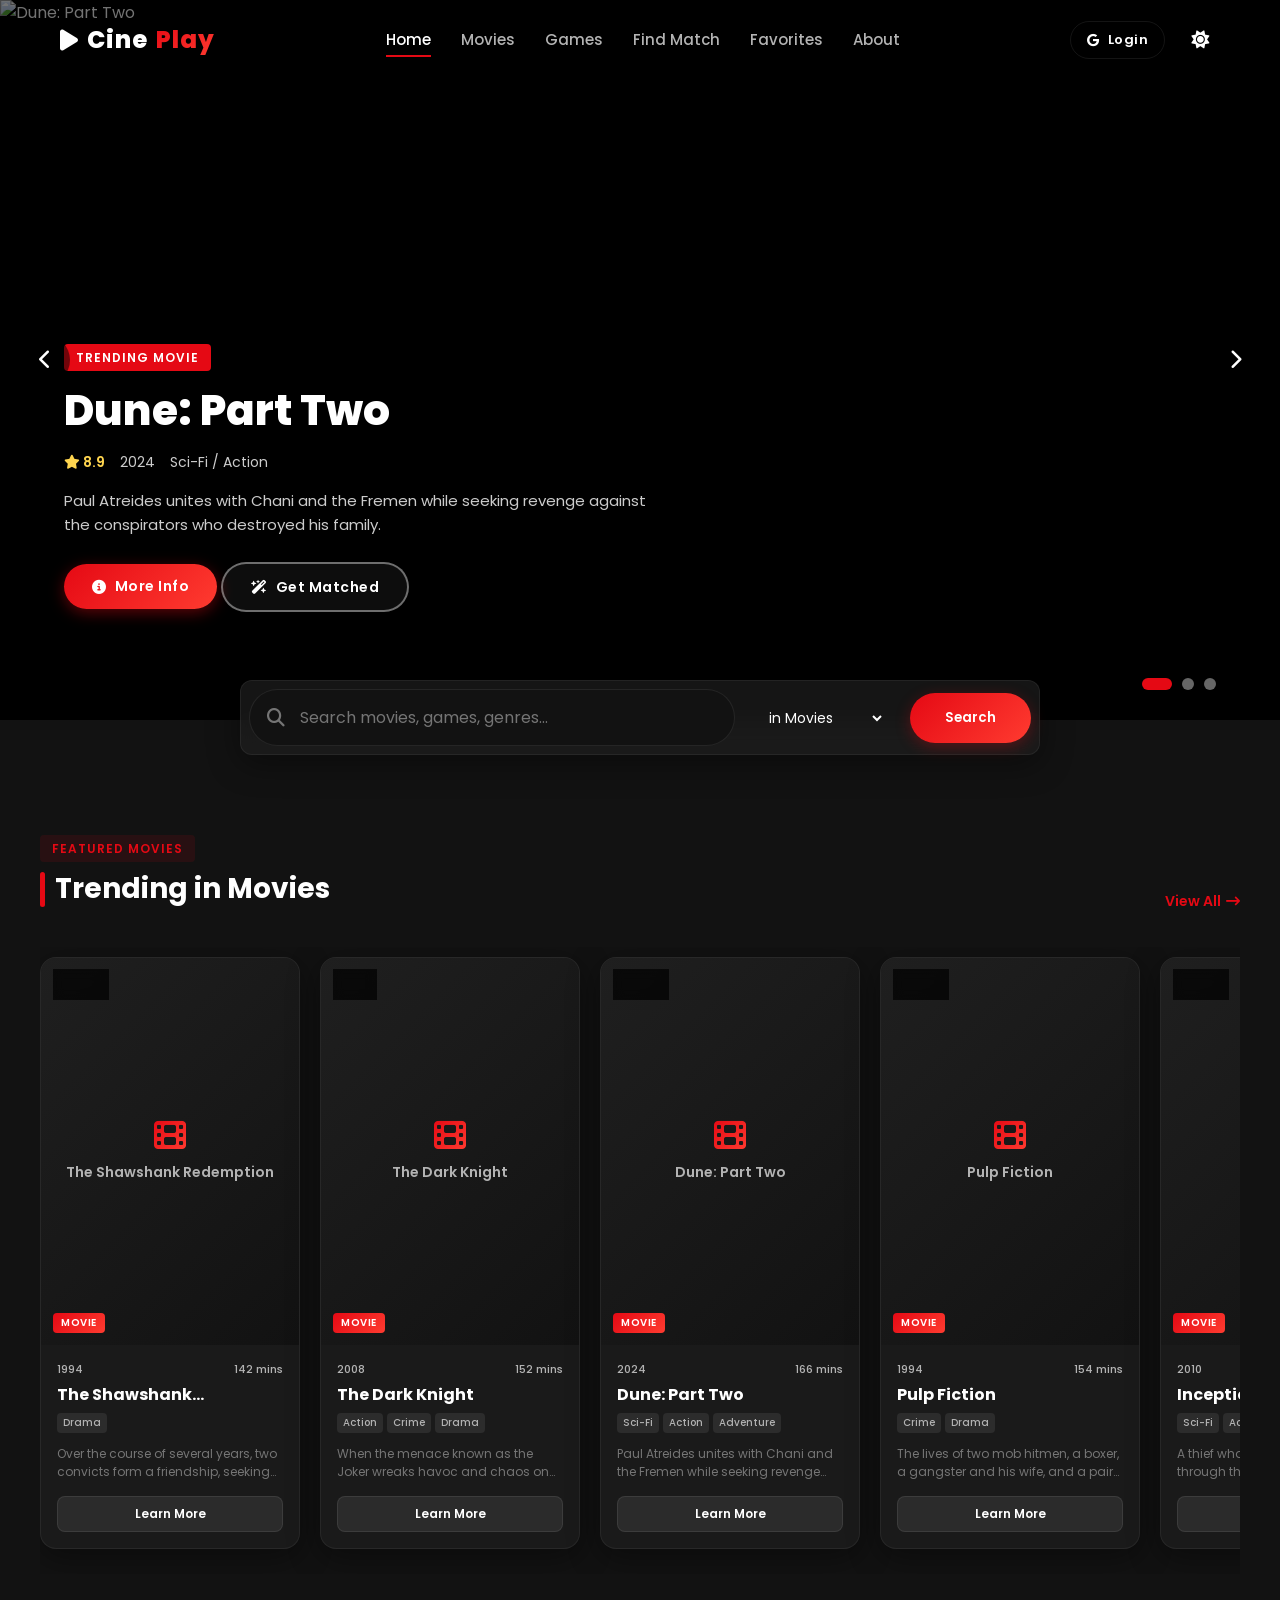
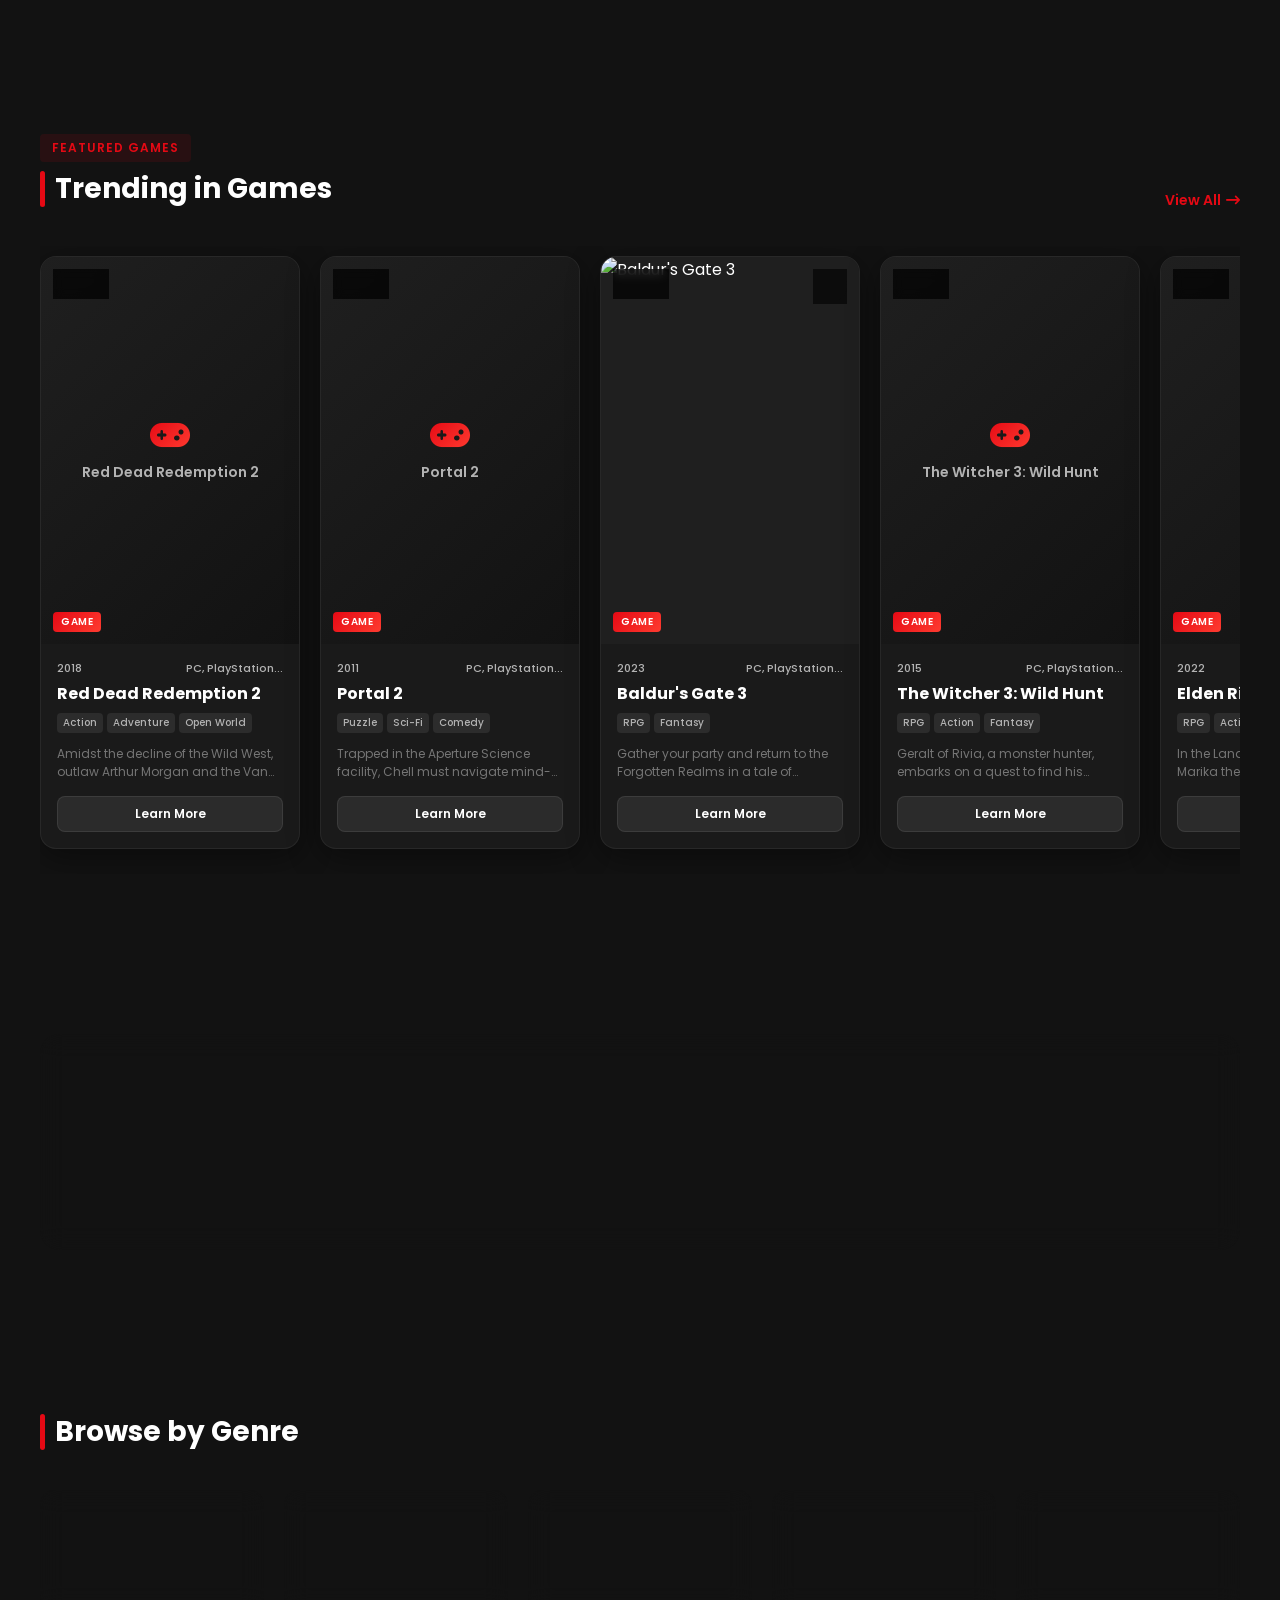
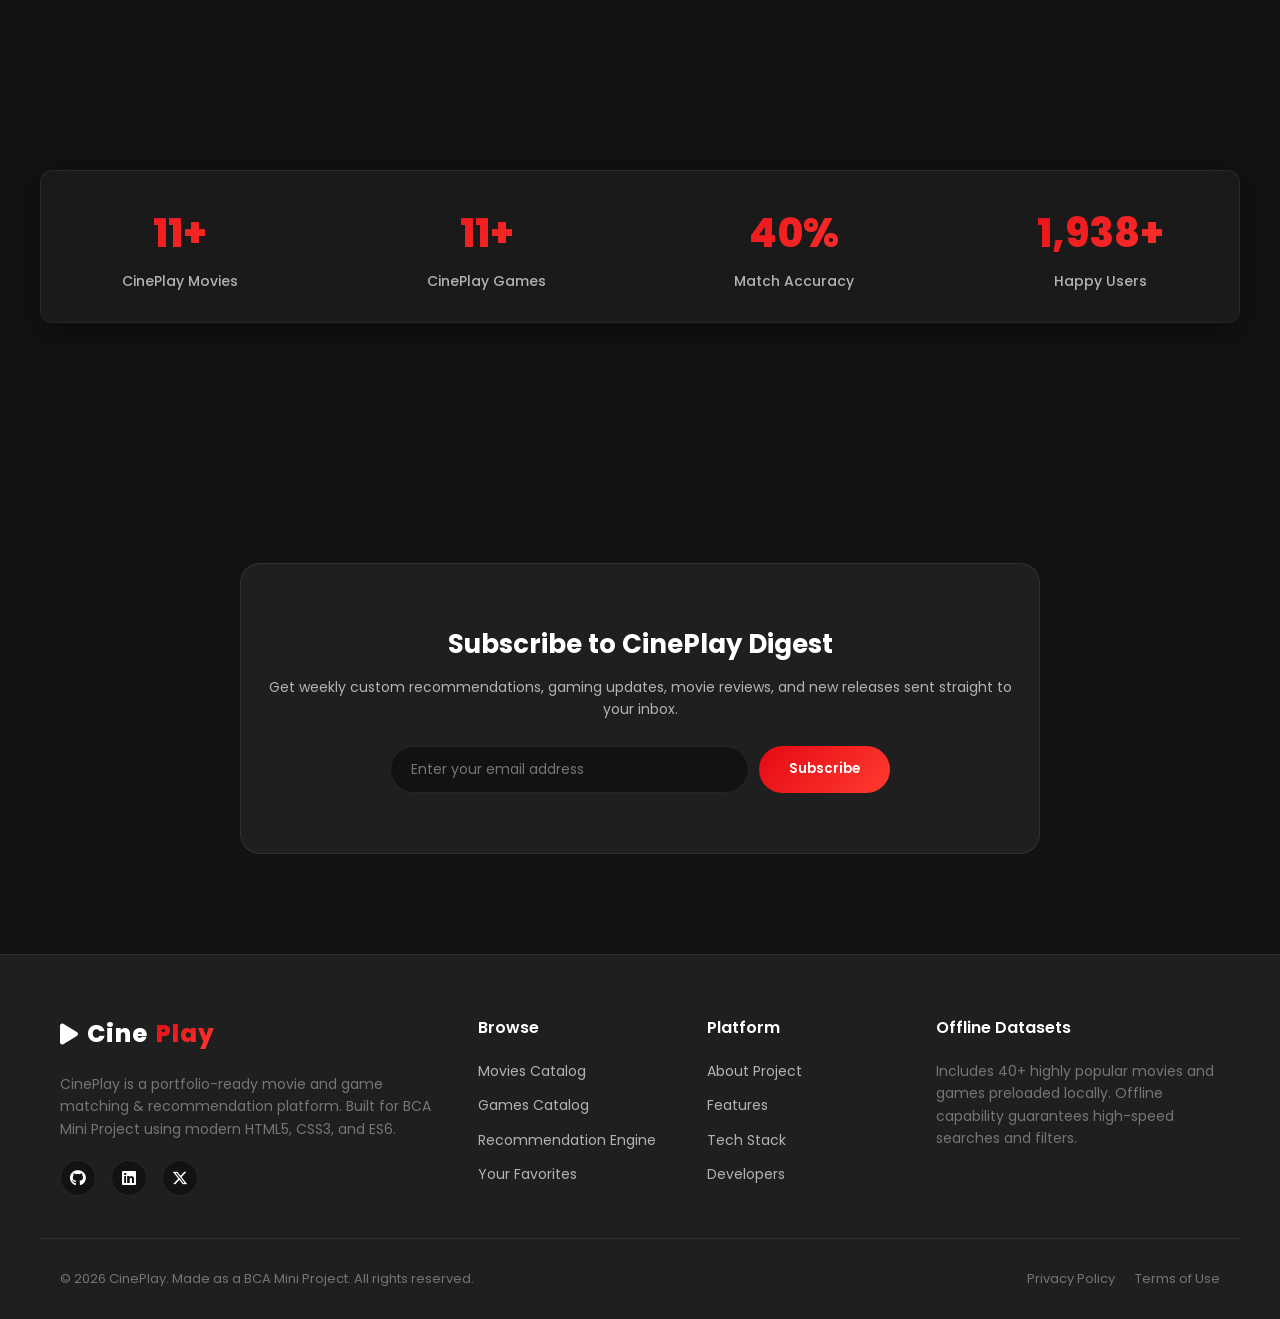
==== commit 3d4785ef: "added firebase credentials" ====
--- a/index.html
+++ b/index.html
@@ -32,6 +32,7 @@
         <a href="about.html" class="nav-link">About</a>
       </nav>
       <div class="nav-actions">
+        <div id="auth-container"></div>
         <button id="theme-toggle" class="theme-toggle" aria-label="Toggle Theme">
           <i class="fa-solid fa-sun"></i>
         </button>
@@ -57,8 +58,8 @@
         </div>
         <p class="slide-desc">Paul Atreides unites with Chani and the Fremen while seeking revenge against the conspirators who destroyed his family.</p>
         <div class="slide-actions">
-          <button class="btn btn-primary" onclick="CinePlay.openTrailerModal('Way9Dexny3w', 'Dune: Part Two')"><i class="fa-solid fa-play"></i> Watch Trailer</button>
-          <button class="btn btn-outline" onclick="openFeaturedItem('m7')"><i class="fa-solid fa-circle-info"></i> More Info</button>
+          <button class="btn btn-primary" onclick="openFeaturedItem('m7')"><i class="fa-solid fa-circle-info"></i> More Info</button>
+          <a href="recommendations.html" class="btn btn-outline"><i class="fa-solid fa-wand-magic-sparkles"></i> Get Matched</a>
         </div>
       </div>
     </div>
@@ -75,8 +76,8 @@
         </div>
         <p class="slide-desc">In the Lands Between ruled by Queen Marika the Eternal, the Elden Ring has been shattered. The Tarnished must rise and become the Elden Lord.</p>
         <div class="slide-actions">
-          <button class="btn btn-primary" onclick="CinePlay.openTrailerModal('E3Huy2cdih0', 'Elden Ring')"><i class="fa-solid fa-play"></i> Watch Trailer</button>
-          <button class="btn btn-outline" onclick="openFeaturedItem('g2')"><i class="fa-solid fa-circle-info"></i> More Info</button>
+          <button class="btn btn-primary" onclick="openFeaturedItem('g2')"><i class="fa-solid fa-circle-info"></i> More Info</button>
+          <a href="games.html" class="btn btn-outline"><i class="fa-solid fa-gamepad"></i> Explore Games</a>
         </div>
       </div>
     </div>
@@ -93,8 +94,8 @@
         </div>
         <p class="slide-desc">When Earth becomes uninhabitable, a team of explorers travels through a wormhole in space in an attempt to ensure humanity's survival.</p>
         <div class="slide-actions">
-          <button class="btn btn-primary" onclick="CinePlay.openTrailerModal('zSWdZVtXT7E', 'Interstellar')"><i class="fa-solid fa-play"></i> Watch Trailer</button>
-          <button class="btn btn-outline" onclick="openFeaturedItem('m3')"><i class="fa-solid fa-circle-info"></i> More Info</button>
+          <button class="btn btn-primary" onclick="openFeaturedItem('m3')"><i class="fa-solid fa-circle-info"></i> More Info</button>
+          <a href="movies.html" class="btn btn-outline"><i class="fa-solid fa-film"></i> Browse Movies</a>
         </div>
       </div>
     </div>
@@ -105,12 +106,12 @@
     <div class="carousel-dots" id="carousel-dots"></div>
   </section>
 
-  <!-- Search & Anti-Scroll Callout Section -->
+  <!-- Search Section -->
   <section class="container search-container scroll-reveal">
     <form class="search-box glass-panel" id="home-search-form">
       <div class="search-input-wrapper">
         <i class="fa-solid fa-magnifying-glass"></i>
-        <input type="text" placeholder="Search movies, games, genres..." class="search-input" id="home-search-input" autocomplete="off" required>
+        <input type="text" placeholder="Search movies, games, genres..." class="search-input" id="home-search-input" required>
       </div>
       <div class="filter-group" style="padding-right: 15px;">
         <select class="filter-select" id="search-type" aria-label="Search Type" style="border: none; background: transparent;">
@@ -120,16 +121,6 @@
       </div>
       <button type="submit" class="search-btn">Search</button>
     </form>
-
-    <div class="anti-scroll-banner" style="margin-top: 25px;">
-      <div class="anti-scroll-text">
-        <h3><i class="fa-solid fa-bolt" style="color: var(--accent-red); margin-right: 8px;"></i> Stop Endless Netflix Homepage Scrolling!</h3>
-        <p>Instead of browsing endlessly, answer 4 quick vibe questions to get your instant movie match.</p>
-      </div>
-      <button class="btn btn-primary" onclick="CinePlay.openMoodQuizModal()" style="border-radius: 30px; padding: 12px 24px;">
-        <i class="fa-solid fa-wand-magic-sparkles"></i> Launch Mood Quiz
-      </button>
-    </div>
   </section>
 
   <!-- Featured Movies Section -->
@@ -289,9 +280,14 @@
   </footer>
 
   <!-- Scripts -->
+  <!-- Firebase Compat SDKs -->
+  <script src="https://www.gstatic.com/firebasejs/10.8.0/firebase-app-compat.js"></script>
+  <script src="https://www.gstatic.com/firebasejs/10.8.0/firebase-auth-compat.js"></script>
+  <script src="https://www.gstatic.com/firebasejs/10.8.0/firebase-firestore-compat.js"></script>
+  <script src="js/firebase-config.js"></script>
+  <script src="js/auth.js"></script>
+  
   <script src="js/data.js"></script>
   <script src="js/app.js"></script>
-  
-  
 </body>
 </html>
--- a/css/style.css
+++ b/css/style.css
@@ -1394,477 +1394,104 @@
 }
 
 /* ==========================================================================
-   Mood & Vibe Quiz Modal (Anti-Endless-Scroll Popup)
+   8. Authentication & Custom Profile Components
    ========================================================================== */
-.mood-modal-overlay {
-  position: fixed;
-  top: 0;
-  left: 0;
-  width: 100vw;
-  height: 100vh;
-  background: rgba(10, 10, 15, 0.85);
-  backdrop-filter: blur(16px);
-  -webkit-backdrop-filter: blur(16px);
-  z-index: 2500;
+.auth-wrapper {
+  display: flex;
+  align-items: center;
+}
+
+.nav-auth-btn {
+  display: flex;
+  align-items: center;
+  gap: 8px;
+  background: transparent;
+  border: 1px solid var(--border-color);
+  color: var(--text-primary);
+  padding: 8px 16px;
+  border-radius: 20px;
+  font-size: 13px;
+  font-weight: 600;
+  cursor: pointer;
+  transition: all var(--transition-speed) ease;
+}
+
+.nav-auth-btn:hover {
+  background: var(--accent-gradient);
+  border-color: var(--accent-red);
+  color: #fff;
+  transform: translateY(-2px);
+}
+
+.user-profile {
+  display: flex;
+  align-items: center;
+  gap: 10px;
+  background: rgba(255, 255, 255, 0.05);
+  border: 1px solid var(--glass-border);
+  padding: 5px 12px;
+  border-radius: 25px;
+  transition: all var(--transition-speed) ease;
+}
+
+[data-theme="light"] .user-profile {
+  background: rgba(0, 0, 0, 0.03);
+  border: 1px solid rgba(0, 0, 0, 0.05);
+}
+
+.user-avatar {
+  width: 26px;
+  height: 26px;
+  border-radius: 50%;
+  object-fit: cover;
+  border: 2px solid var(--accent-red);
+}
+
+.user-name {
+  font-size: 13px;
+  font-weight: 600;
+  color: var(--text-primary);
+  max-width: 80px;
+  overflow: hidden;
+  text-overflow: ellipsis;
+  white-space: nowrap;
+}
+
+.logout-btn {
+  background: none;
+  border: none;
+  color: var(--text-muted);
+  cursor: pointer;
+  font-size: 14px;
+  padding: 4px;
   display: flex;
   align-items: center;
   justify-content: center;
-  padding: 20px;
-  opacity: 0;
-  visibility: hidden;
-  transition: opacity 0.4s ease, visibility 0.4s ease;
-}
-
-.mood-modal-overlay.active {
-  opacity: 1;
-  visibility: visible;
-}
-
-.quiz-modal-box {
-  background: linear-gradient(145deg, rgba(25, 25, 35, 0.95) 0%, rgba(15, 15, 22, 0.98) 100%);
-  border: 1px solid rgba(255, 255, 255, 0.12);
-  box-shadow: 0 20px 60px rgba(0, 0, 0, 0.7), 0 0 40px rgba(229, 9, 20, 0.15);
-  border-radius: 24px;
-  width: 100%;
-  max-width: 720px;
-  overflow: hidden;
-  transform: translateY(30px) scale(0.95);
-  transition: transform 0.4s cubic-bezier(0.175, 0.885, 0.32, 1.275);
-  position: relative;
-}
-
-.mood-modal-overlay.active .quiz-modal-box {
-  transform: translateY(0) scale(1);
-}
-
-.quiz-modal-header {
-  padding: 25px 30px 20px;
-  border-bottom: 1px solid var(--border-color);
-  position: relative;
-}
-
-.quiz-step-indicator {
-  display: flex;
-  align-items: center;
-  justify-content: space-between;
-  margin-bottom: 12px;
-}
-
-.quiz-step-tag {
-  font-size: 12px;
-  font-weight: 700;
-  letter-spacing: 1.5px;
-  text-transform: uppercase;
+  transition: color 0.2s ease, transform 0.2s ease;
+}
+
+.logout-btn:hover {
   color: var(--accent-red);
-  background: rgba(229, 9, 20, 0.12);
-  padding: 4px 12px;
-  border-radius: 20px;
-  border: 1px solid rgba(229, 9, 20, 0.25);
-}
-
-.quiz-close-btn {
-  background: rgba(255, 255, 255, 0.08);
-  color: var(--text-secondary);
-  width: 36px;
-  height: 36px;
-  border-radius: 50%;
-  display: flex;
-  align-items: center;
-  justify-content: center;
-  font-size: 16px;
-  transition: all 0.2s ease;
-}
-
-.quiz-close-btn:hover {
-  background: var(--accent-red);
-  color: #fff;
-  transform: rotate(90deg);
-}
-
-.quiz-progress-track {
-  width: 100%;
-  height: 6px;
-  background: rgba(255, 255, 255, 0.08);
-  border-radius: 10px;
-  overflow: hidden;
-  margin-top: 15px;
-}
-
-.quiz-progress-bar {
-  height: 100%;
-  width: 25%;
-  background: linear-gradient(90deg, #e50914 0%, #a855f7 100%);
-  border-radius: 10px;
-  transition: width 0.4s ease;
-}
-
-.quiz-title {
-  font-size: 24px;
-  font-weight: 700;
-  margin-top: 10px;
-  color: var(--text-primary);
-}
-
-.quiz-subtitle {
-  font-size: 14px;
-  color: var(--text-secondary);
-  margin-top: 4px;
-}
-
-.quiz-body {
-  padding: 25px 30px;
-  max-height: 65vh;
-  overflow-y: auto;
-}
-
-.quiz-step-pane {
-  display: none;
-  animation: fadeIn 0.4s ease forwards;
-}
-
-.quiz-step-pane.active {
-  display: block;
-}
-
-.quiz-options-grid {
-  display: grid;
-  grid-template-columns: repeat(auto-fit, minmax(190px, 1fr));
-  gap: 15px;
-  margin-top: 10px;
-}
-
-.quiz-option-card {
-  background: rgba(255, 255, 255, 0.03);
-  border: 1px solid rgba(255, 255, 255, 0.08);
-  border-radius: 16px;
-  padding: 20px 16px;
-  text-align: center;
-  cursor: pointer;
-  transition: all 0.3s cubic-bezier(0.25, 0.8, 0.25, 1);
-  position: relative;
-  overflow: hidden;
-}
-
-.quiz-option-card:hover {
-  background: rgba(255, 255, 255, 0.08);
-  border-color: rgba(229, 9, 20, 0.4);
-  transform: translateY(-4px);
-  box-shadow: 0 10px 25px rgba(0, 0, 0, 0.3);
-}
-
-.quiz-option-card.selected {
-  background: linear-gradient(135deg, rgba(229, 9, 20, 0.25) 0%, rgba(147, 51, 234, 0.2) 100%);
-  border-color: var(--accent-red);
-  box-shadow: 0 0 20px rgba(229, 9, 20, 0.35);
-  transform: scale(1.02);
-}
-
-.quiz-option-icon {
-  font-size: 32px;
-  margin-bottom: 10px;
-  display: block;
-  transition: transform 0.3s ease;
-}
-
-.quiz-option-card:hover .quiz-option-icon {
-  transform: scale(1.15);
-}
-
-.quiz-option-title {
-  font-size: 15px;
-  font-weight: 600;
-  color: var(--text-primary);
-  margin-bottom: 4px;
-}
-
-.quiz-option-desc {
-  font-size: 12px;
-  color: var(--text-muted);
-}
-
-.quiz-modal-footer {
-  padding: 20px 30px;
-  border-top: 1px solid var(--border-color);
-  display: flex;
-  align-items: center;
-  justify-content: space-between;
-  background: rgba(0, 0, 0, 0.2);
-}
-
-.quiz-nav-btn {
-  padding: 10px 22px;
-  border-radius: 30px;
-  font-weight: 600;
-  font-size: 14px;
-  display: inline-flex;
-  align-items: center;
-  gap: 8px;
-  transition: all 0.3s ease;
-}
-
-/* Modal Results View */
-.quiz-result-hero {
-  display: flex;
-  gap: 20px;
-  background: rgba(255, 255, 255, 0.03);
-  border: 1px solid rgba(255, 255, 255, 0.08);
-  border-radius: 16px;
-  padding: 16px;
-  margin-bottom: 15px;
-  align-items: center;
-}
-
-.quiz-result-poster {
-  width: 110px;
-  height: 155px;
-  border-radius: 12px;
-  object-fit: cover;
-  flex-shrink: 0;
-}
-
-.quiz-result-info {
-  flex-grow: 1;
-}
-
-.match-score-chip {
-  background: linear-gradient(135deg, #10b981 0%, #059669 100%);
-  color: #fff;
-  font-size: 12px;
-  font-weight: 700;
-  padding: 4px 10px;
-  border-radius: 12px;
-  display: inline-flex;
-  align-items: center;
-  gap: 5px;
-  margin-bottom: 8px;
-}
-
-.match-rationale-tag {
-  font-size: 12px;
-  color: var(--rating-yellow);
-  background: rgba(255, 213, 79, 0.12);
-  padding: 3px 8px;
-  border-radius: 8px;
-  display: inline-block;
-  margin-bottom: 8px;
-  margin-left: 6px;
-  font-weight: 500;
-}
-
-/* ==========================================================================
-   Floating Quick Match Action Button
-   ========================================================================== */
-.floating-match-btn {
-  position: fixed;
-  bottom: 30px;
-  right: 30px;
-  z-index: 1800;
-  background: linear-gradient(135deg, #e50914 0%, #7c3aed 100%);
-  color: #fff;
-  padding: 14px 24px;
-  border-radius: 50px;
-  font-weight: 700;
-  font-size: 14px;
-  display: flex;
-  align-items: center;
-  gap: 10px;
-  box-shadow: 0 10px 30px rgba(229, 9, 20, 0.45);
-  border: 1px solid rgba(255, 255, 255, 0.2);
-  cursor: pointer;
-  transition: all 0.3s cubic-bezier(0.175, 0.885, 0.32, 1.275);
-}
-
-.floating-match-btn:hover {
-  transform: translateY(-4px) scale(1.05);
-  box-shadow: 0 15px 35px rgba(229, 9, 20, 0.6);
-}
-
-.floating-match-btn i {
-  font-size: 16px;
-  animation: heartPulse 2s infinite ease-in-out;
-}
-
-/* ==========================================================================
-   Video Trailer Modal (HD Player)
-   ========================================================================== */
-.video-modal-overlay {
-  position: fixed;
-  top: 0;
-  left: 0;
-  width: 100vw;
-  height: 100vh;
-  background: rgba(0, 0, 0, 0.9);
-  backdrop-filter: blur(15px);
-  -webkit-backdrop-filter: blur(15px);
-  z-index: 3000;
-  display: flex;
-  align-items: center;
-  justify-content: center;
-  padding: 20px;
-  opacity: 0;
-  visibility: hidden;
-  transition: all 0.3s ease;
-}
-
-.video-modal-overlay.active {
-  opacity: 1;
-  visibility: visible;
-}
-
-.video-modal-box {
-  width: 100%;
-  max-width: 900px;
-  background: #0d0d12;
-  border: 1px solid var(--border-color);
-  border-radius: 20px;
-  overflow: hidden;
-  box-shadow: 0 25px 50px rgba(0,0,0,0.8);
-  position: relative;
-  transform: scale(0.95);
-  transition: transform 0.3s ease;
-}
-
-.video-modal-overlay.active .video-modal-box {
-  transform: scale(1);
-}
-
-.video-modal-header {
-  padding: 16px 24px;
-  display: flex;
-  align-items: center;
-  justify-content: space-between;
-  border-bottom: 1px solid var(--border-color);
-}
-
-.video-modal-title {
-  font-size: 18px;
-  font-weight: 700;
-  color: var(--text-primary);
-}
-
-.video-wrapper {
-  position: relative;
-  padding-bottom: 56.25%; /* 16:9 aspect ratio */
-  height: 0;
-  overflow: hidden;
-  background: #000;
-}
-
-.video-wrapper iframe {
-  position: absolute;
-  top: 0;
-  left: 0;
+  transform: scale(1.1);
+}
+
+/* Modal YouTube Player styling overrides */
+.modal-poster .iframe-container {
   width: 100%;
   height: 100%;
-  border: 0;
-}
-
-/* ==========================================================================
-   Live Search Auto-Suggestions Dropdown
-   ========================================================================== */
-.search-input-wrapper {
-  position: relative;
-}
-
-.search-suggestions-dropdown {
-  position: absolute;
-  top: calc(100% + 8px);
-  left: 0;
-  right: 0;
-  background: rgba(20, 20, 28, 0.95);
-  backdrop-filter: blur(16px);
-  -webkit-backdrop-filter: blur(16px);
-  border: 1px solid var(--glass-border);
-  box-shadow: 0 15px 35px rgba(0, 0, 0, 0.6);
-  border-radius: 14px;
-  max-height: 320px;
-  overflow-y: auto;
-  z-index: 1200;
-  display: none;
-}
-
-.search-suggestions-dropdown.active {
-  display: block;
-  animation: fadeIn 0.2s ease forwards;
-}
-
-.suggestion-item {
-  display: flex;
-  align-items: center;
-  gap: 12px;
-  padding: 10px 16px;
-  cursor: pointer;
-  transition: background 0.2s ease;
-  border-bottom: 1px solid rgba(255, 255, 255, 0.04);
-}
-
-.suggestion-item:last-child {
-  border-bottom: none;
-}
-
-.suggestion-item:hover {
-  background: rgba(229, 9, 20, 0.15);
-}
-
-.suggestion-thumb {
-  width: 38px;
-  height: 52px;
-  border-radius: 6px;
-  object-fit: cover;
-}
-
-.suggestion-title {
-  font-size: 14px;
-  font-weight: 600;
-  color: var(--text-primary);
-}
-
-.suggestion-meta {
-  font-size: 12px;
-  color: var(--text-secondary);
-}
-
-/* Streaming badges */
-.streaming-list {
-  display: flex;
-  gap: 6px;
-  flex-wrap: wrap;
-  margin-top: 8px;
-}
-
-.streaming-badge {
-  font-size: 10px;
-  font-weight: 600;
-  padding: 2px 8px;
-  border-radius: 6px;
-  background: rgba(255, 255, 255, 0.08);
-  border: 1px solid rgba(255, 255, 255, 0.12);
-  color: var(--text-secondary);
-}
-
-/* Anti-Scroll Banner */
-.anti-scroll-banner {
-  background: linear-gradient(135deg, rgba(229, 9, 20, 0.15) 0%, rgba(124, 58, 237, 0.15) 100%);
-  border: 1px solid rgba(229, 9, 20, 0.3);
-  border-radius: 20px;
-  padding: 25px 30px;
-  margin-bottom: 40px;
-  display: flex;
-  align-items: center;
-  justify-content: space-between;
-  gap: 20px;
-  flex-wrap: wrap;
-}
-
-.anti-scroll-text h3 {
-  font-size: 20px;
-  font-weight: 700;
-  color: var(--text-primary);
-  margin-bottom: 5px;
-}
-
-.anti-scroll-text p {
-  font-size: 14px;
-  color: var(--text-secondary);
-}
-
+  min-height: 450px;
+}
+
+@media (max-width: 992px) {
+  .modal-poster .iframe-container {
+    min-height: 250px;
+    aspect-ratio: 16/9;
+  }
+}
+
+@media (max-width: 768px) {
+  .user-name {
+    display: none;
+  }
+}
+
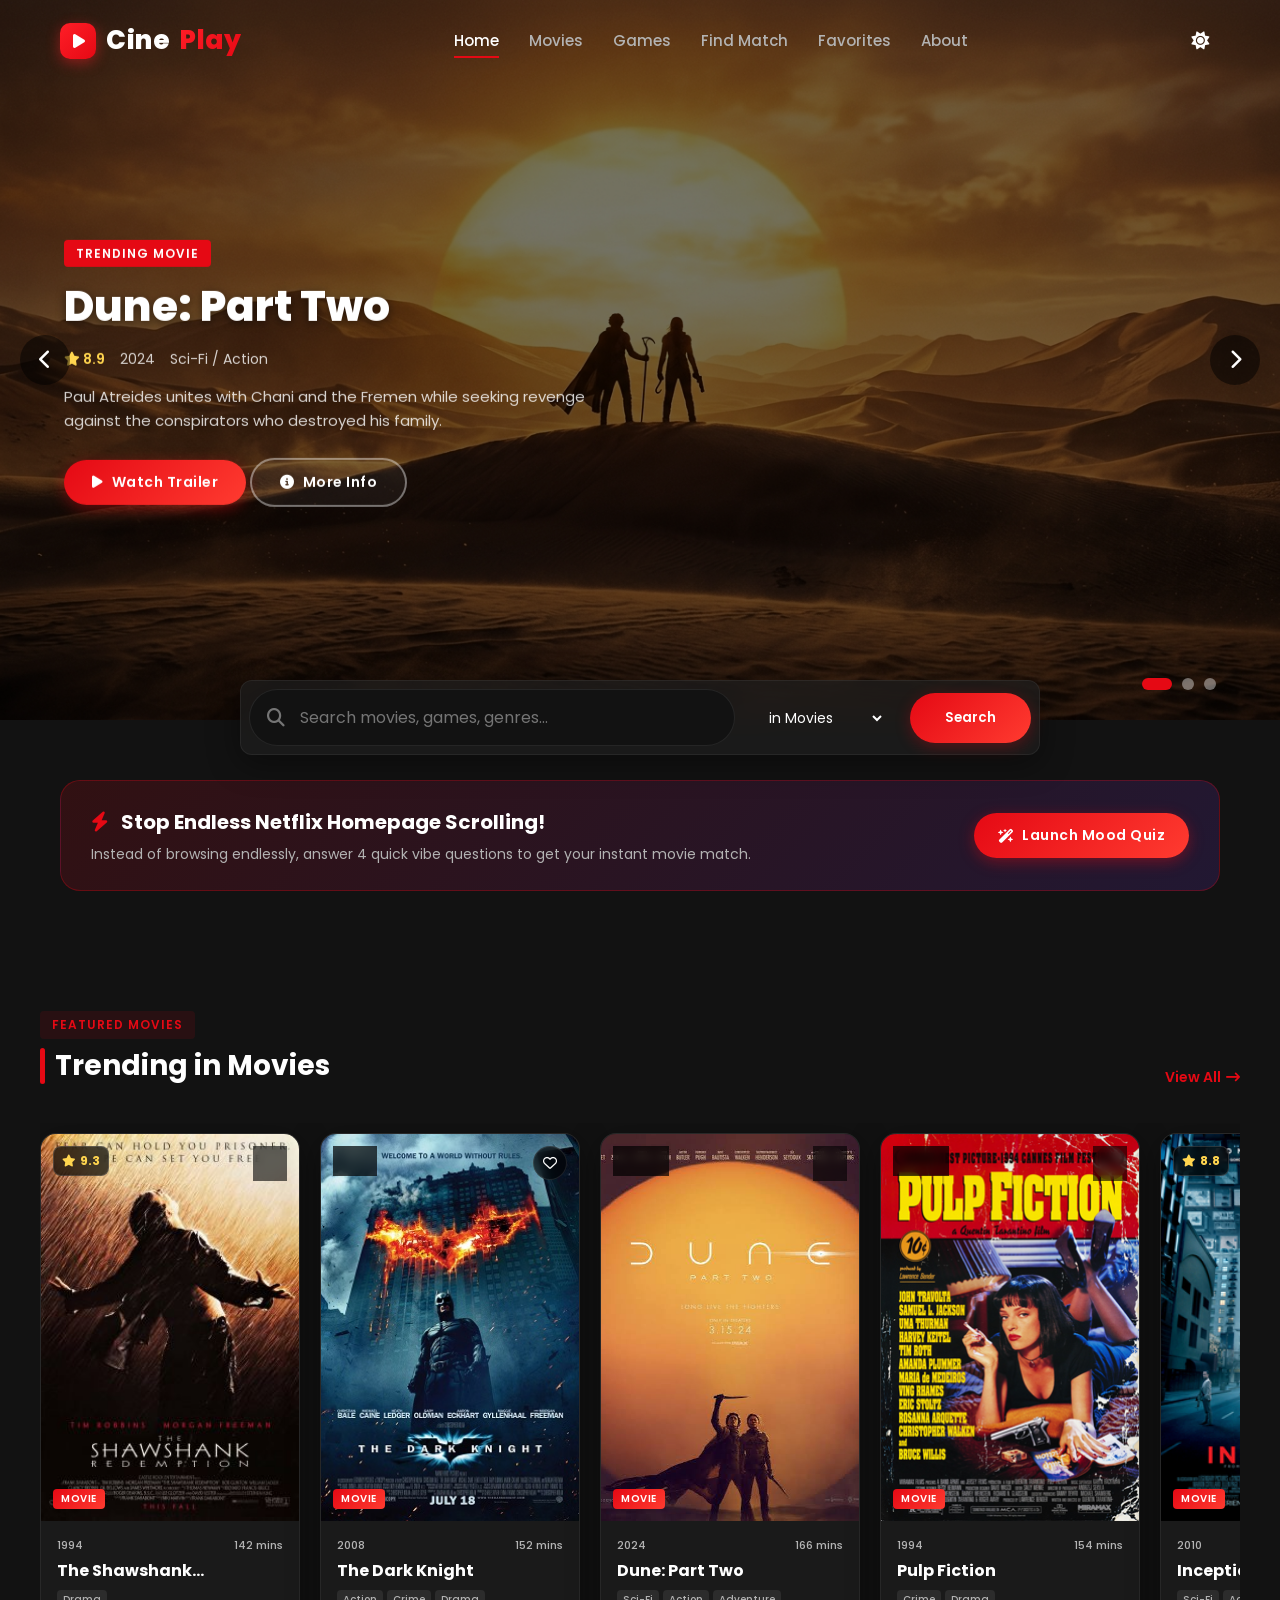
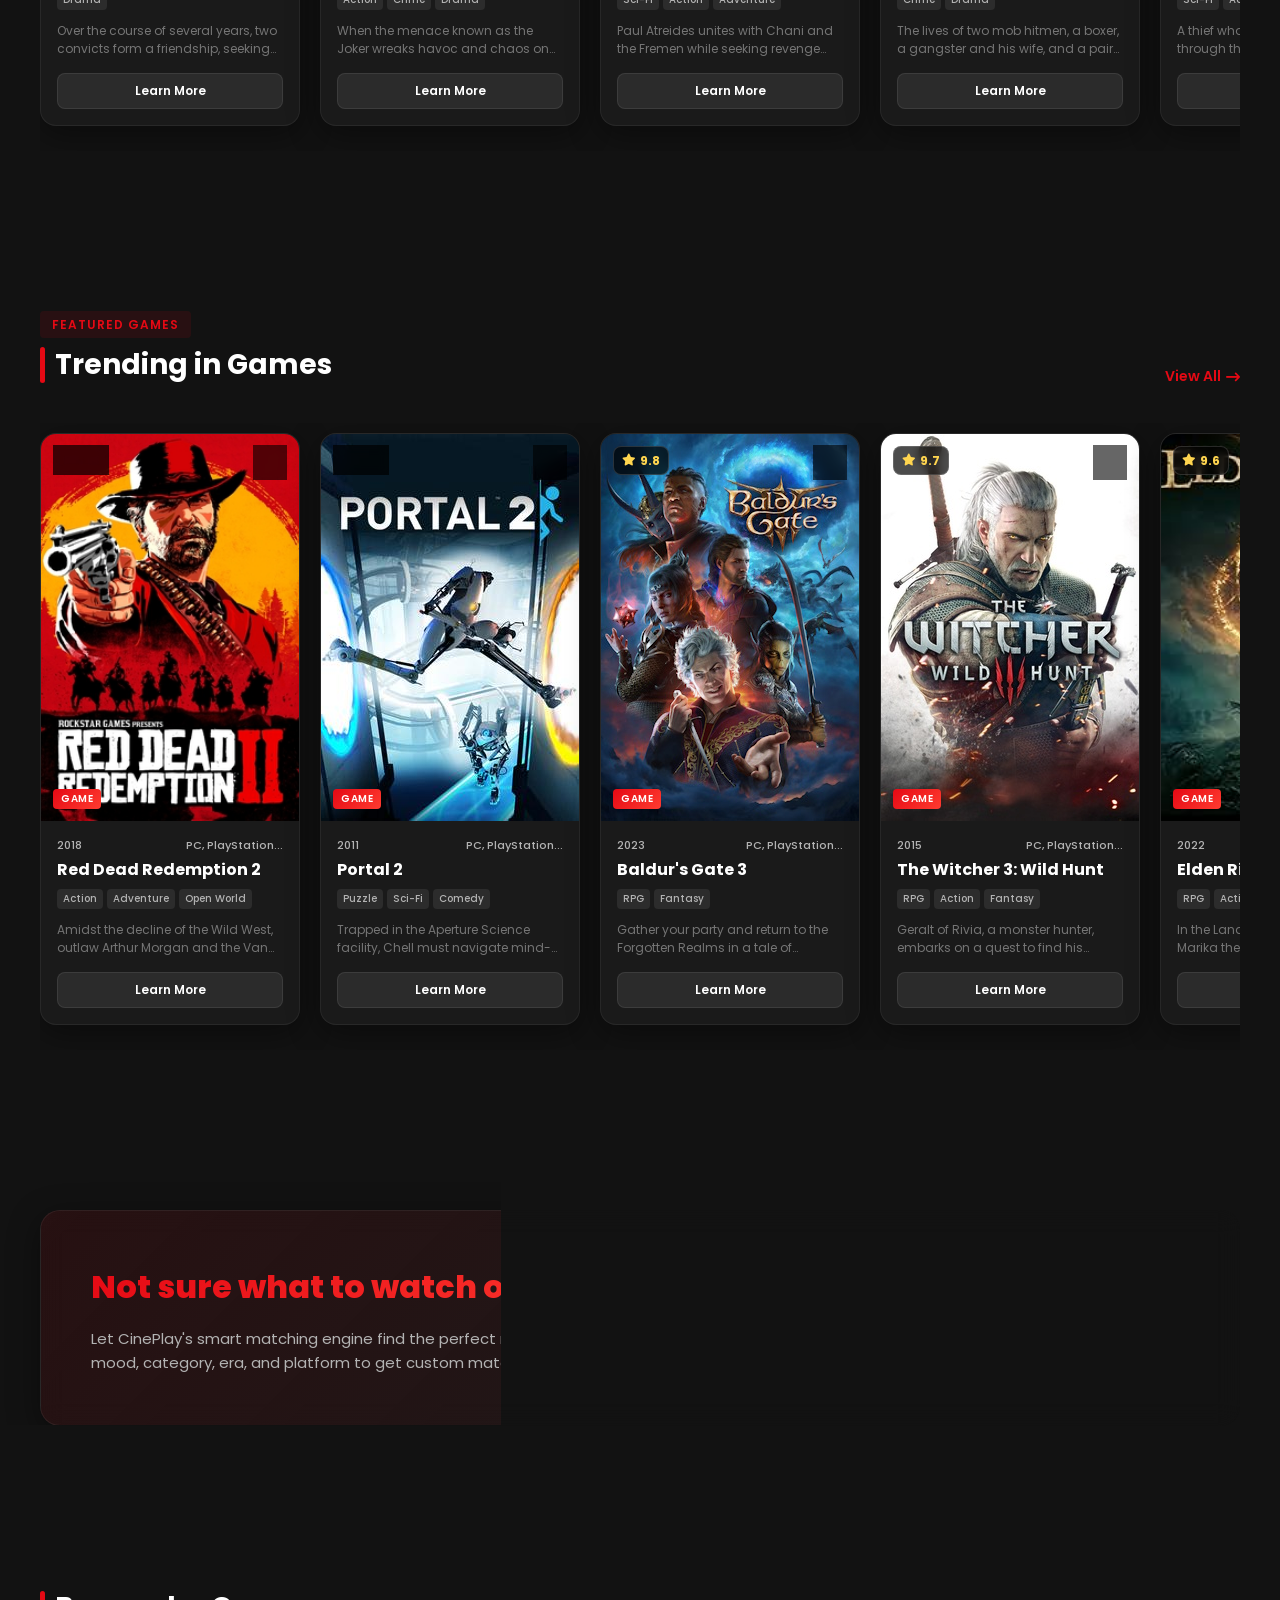
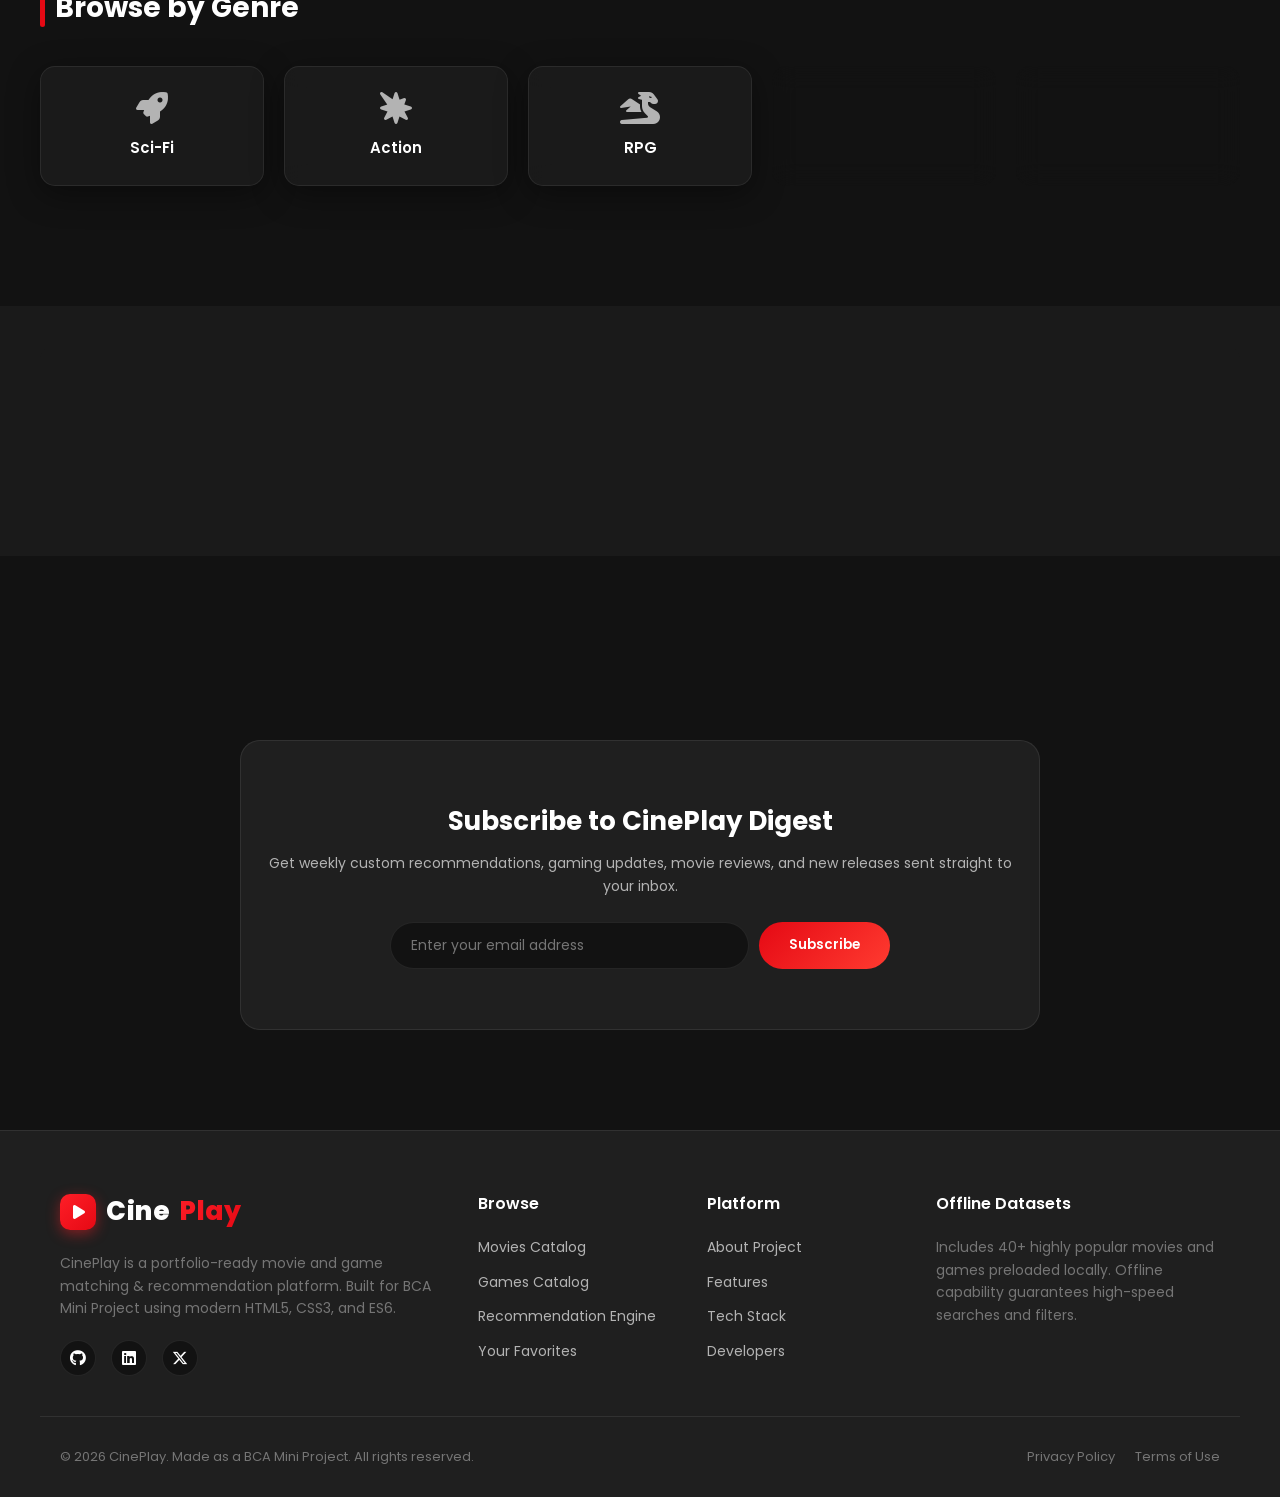
==== commit 150873ec: "structured UI, added required images/posters and movies and gaems, visual enhancements and resolved " ====
--- a/index.html
+++ b/index.html
@@ -5,6 +5,8 @@
   <meta name="viewport" content="width=device-width, initial-scale=1.0">
   <title>CinePlay | Movie & Game Recommendations</title>
   <meta name="description" content="Discover your next favorite movie or game. Personalized recommendations, glassmorphic dark interface, and interactive filtering.">
+  <!-- Favicon / Website Icon -->
+  <link rel="icon" type="image/svg+xml" href="favicon.svg">
   <!-- Fonts -->
   <link rel="preconnect" href="https://fonts.googleapis.com">
   <link rel="preconnect" href="https://fonts.gstatic.com" crossorigin>
@@ -32,7 +34,6 @@
         <a href="about.html" class="nav-link">About</a>
       </nav>
       <div class="nav-actions">
-        <div id="auth-container"></div>
         <button id="theme-toggle" class="theme-toggle" aria-label="Toggle Theme">
           <i class="fa-solid fa-sun"></i>
         </button>
@@ -47,55 +48,61 @@
   <section class="hero-slider" id="hero-slider">
     <!-- Slide 1 -->
     <div class="slide active">
-      <img src="https://images.unsplash.com/photo-1509198397868-475647b2a1e5?q=80&w=1440&auto=format&fit=crop" alt="Dune: Part Two" class="slide-img">
-      <div class="slide-content">
-        <span class="slide-tag">Trending Movie</span>
-        <h1 class="slide-title">Dune: Part Two</h1>
-        <div class="slide-meta">
-          <span class="rating"><i class="fa-solid fa-star"></i> 8.9</span>
-          <span>2024</span>
-          <span>Sci-Fi / Action</span>
-        </div>
-        <p class="slide-desc">Paul Atreides unites with Chani and the Fremen while seeking revenge against the conspirators who destroyed his family.</p>
-        <div class="slide-actions">
-          <button class="btn btn-primary" onclick="openFeaturedItem('m7')"><i class="fa-solid fa-circle-info"></i> More Info</button>
-          <a href="recommendations.html" class="btn btn-outline"><i class="fa-solid fa-wand-magic-sparkles"></i> Get Matched</a>
+      <img src="images/hero/dune-part-two-banner.jpg" alt="Dune: Part Two" class="slide-img">
+      <div class="slide-container">
+        <div class="slide-content">
+          <span class="slide-tag">Trending Movie</span>
+          <h1 class="slide-title">Dune: Part Two</h1>
+          <div class="slide-meta">
+            <span class="rating"><i class="fa-solid fa-star"></i> 8.9</span>
+            <span>2024</span>
+            <span>Sci-Fi / Action</span>
+          </div>
+          <p class="slide-desc">Paul Atreides unites with Chani and the Fremen while seeking revenge against the conspirators who destroyed his family.</p>
+          <div class="slide-actions">
+            <button class="btn btn-primary" onclick="CinePlay.openTrailerModal('Way9Dexny3w', 'Dune: Part Two')"><i class="fa-solid fa-play"></i> Watch Trailer</button>
+            <button class="btn btn-outline" onclick="openFeaturedItem('m7')"><i class="fa-solid fa-circle-info"></i> More Info</button>
+          </div>
         </div>
       </div>
     </div>
     <!-- Slide 2 -->
     <div class="slide">
-      <img src="https://images.unsplash.com/photo-1612287230202-1bf1d85d1bdf?q=80&w=1440&auto=format&fit=crop" alt="Elden Ring" class="slide-img">
-      <div class="slide-content">
-        <span class="slide-tag">Masterpiece Game</span>
-        <h1 class="slide-title">Elden Ring</h1>
-        <div class="slide-meta">
-          <span class="rating"><i class="fa-solid fa-star"></i> 9.6</span>
-          <span>2022</span>
-          <span>RPG / Action / Dark Fantasy</span>
-        </div>
-        <p class="slide-desc">In the Lands Between ruled by Queen Marika the Eternal, the Elden Ring has been shattered. The Tarnished must rise and become the Elden Lord.</p>
-        <div class="slide-actions">
-          <button class="btn btn-primary" onclick="openFeaturedItem('g2')"><i class="fa-solid fa-circle-info"></i> More Info</button>
-          <a href="games.html" class="btn btn-outline"><i class="fa-solid fa-gamepad"></i> Explore Games</a>
+      <img src="images/hero/elden-ring-banner.jpg" alt="Elden Ring" class="slide-img">
+      <div class="slide-container">
+        <div class="slide-content">
+          <span class="slide-tag">Masterpiece Game</span>
+          <h1 class="slide-title">Elden Ring</h1>
+          <div class="slide-meta">
+            <span class="rating"><i class="fa-solid fa-star"></i> 9.6</span>
+            <span>2022</span>
+            <span>RPG / Action / Dark Fantasy</span>
+          </div>
+          <p class="slide-desc">In the Lands Between ruled by Queen Marika the Eternal, the Elden Ring has been shattered. The Tarnished must rise and become the Elden Lord.</p>
+          <div class="slide-actions">
+            <button class="btn btn-primary" onclick="CinePlay.openTrailerModal('E3Huy2cdih0', 'Elden Ring')"><i class="fa-solid fa-play"></i> Watch Trailer</button>
+            <button class="btn btn-outline" onclick="openFeaturedItem('g2')"><i class="fa-solid fa-circle-info"></i> More Info</button>
+          </div>
         </div>
       </div>
     </div>
     <!-- Slide 3 -->
     <div class="slide">
-      <img src="https://images.unsplash.com/photo-1451187580459-43490279c0fa?q=80&w=1440&auto=format&fit=crop" alt="Interstellar" class="slide-img">
-      <div class="slide-content">
-        <span class="slide-tag">Must-Watch Classic</span>
-        <h1 class="slide-title">Interstellar</h1>
-        <div class="slide-meta">
-          <span class="rating"><i class="fa-solid fa-star"></i> 8.7</span>
-          <span>2014</span>
-          <span>Sci-Fi / Drama / Adventure</span>
-        </div>
-        <p class="slide-desc">When Earth becomes uninhabitable, a team of explorers travels through a wormhole in space in an attempt to ensure humanity's survival.</p>
-        <div class="slide-actions">
-          <button class="btn btn-primary" onclick="openFeaturedItem('m3')"><i class="fa-solid fa-circle-info"></i> More Info</button>
-          <a href="movies.html" class="btn btn-outline"><i class="fa-solid fa-film"></i> Browse Movies</a>
+      <img src="images/hero/interstellar-banner.jpg" alt="Interstellar" class="slide-img">
+      <div class="slide-container">
+        <div class="slide-content">
+          <span class="slide-tag">Must-Watch Classic</span>
+          <h1 class="slide-title">Interstellar</h1>
+          <div class="slide-meta">
+            <span class="rating"><i class="fa-solid fa-star"></i> 8.7</span>
+            <span>2014</span>
+            <span>Sci-Fi / Drama / Adventure</span>
+          </div>
+          <p class="slide-desc">When Earth becomes uninhabitable, a team of explorers travels through a wormhole in space in an attempt to ensure humanity's survival.</p>
+          <div class="slide-actions">
+            <button class="btn btn-primary" onclick="CinePlay.openTrailerModal('zSWdZVtXT7E', 'Interstellar')"><i class="fa-solid fa-play"></i> Watch Trailer</button>
+            <button class="btn btn-outline" onclick="openFeaturedItem('m3')"><i class="fa-solid fa-circle-info"></i> More Info</button>
+          </div>
         </div>
       </div>
     </div>
@@ -106,12 +113,12 @@
     <div class="carousel-dots" id="carousel-dots"></div>
   </section>
 
-  <!-- Search Section -->
+  <!-- Search & Anti-Scroll Callout Section -->
   <section class="container search-container scroll-reveal">
     <form class="search-box glass-panel" id="home-search-form">
       <div class="search-input-wrapper">
         <i class="fa-solid fa-magnifying-glass"></i>
-        <input type="text" placeholder="Search movies, games, genres..." class="search-input" id="home-search-input" required>
+        <input type="text" placeholder="Search movies, games, genres..." class="search-input" id="home-search-input" autocomplete="off" required>
       </div>
       <div class="filter-group" style="padding-right: 15px;">
         <select class="filter-select" id="search-type" aria-label="Search Type" style="border: none; background: transparent;">
@@ -121,6 +128,16 @@
       </div>
       <button type="submit" class="search-btn">Search</button>
     </form>
+
+    <div class="anti-scroll-banner" style="margin-top: 25px;">
+      <div class="anti-scroll-text">
+        <h3><i class="fa-solid fa-bolt" style="color: var(--accent-red); margin-right: 8px;"></i> Stop Endless Netflix Homepage Scrolling!</h3>
+        <p>Instead of browsing endlessly, answer 4 quick vibe questions to get your instant movie match.</p>
+      </div>
+      <button class="btn btn-primary" onclick="CinePlay.openMoodQuizModal()" style="border-radius: 30px; padding: 12px 24px;">
+        <i class="fa-solid fa-wand-magic-sparkles"></i> Launch Mood Quiz
+      </button>
+    </div>
   </section>
 
   <!-- Featured Movies Section -->
@@ -280,14 +297,9 @@
   </footer>
 
   <!-- Scripts -->
-  <!-- Firebase Compat SDKs -->
-  <script src="https://www.gstatic.com/firebasejs/10.8.0/firebase-app-compat.js"></script>
-  <script src="https://www.gstatic.com/firebasejs/10.8.0/firebase-auth-compat.js"></script>
-  <script src="https://www.gstatic.com/firebasejs/10.8.0/firebase-firestore-compat.js"></script>
-  <script src="js/firebase-config.js"></script>
-  <script src="js/auth.js"></script>
+  <script src="js/data.js?v=3"></script>
+  <script src="js/app.js?v=3"></script>
   
-  <script src="js/data.js"></script>
-  <script src="js/app.js"></script>
+  
 </body>
 </html>
--- a/css/style.css
+++ b/css/style.css
@@ -136,17 +136,41 @@
 }
 
 .logo {
-  font-size: 24px;
+  font-size: 26px;
   font-weight: 800;
-  letter-spacing: 1px;
-  display: flex;
-  align-items: center;
-  gap: 8px;
+  letter-spacing: 0.5px;
+  display: inline-flex;
+  align-items: center;
+  gap: 10px;
   color: var(--text-primary);
+  text-decoration: none;
+  transition: transform var(--transition-speed) ease;
+}
+
+.logo i {
+  color: #ffffff;
+  font-size: 16px;
+  display: inline-flex;
+  align-items: center;
+  justify-content: center;
+  width: 36px;
+  height: 36px;
+  background: linear-gradient(135deg, #ff1e27 0%, #e50914 100%);
+  border-radius: 10px;
+  padding-left: 3px;
+  box-shadow: 0 4px 14px rgba(255, 30, 39, 0.45);
+  transition: all 0.3s cubic-bezier(0.4, 0, 0.2, 1);
+}
+
+.logo:hover i {
+  transform: scale(1.12) rotate(6deg);
+  box-shadow: 0 0 22px rgba(255, 30, 39, 0.75);
 }
 
 .logo span {
-  background: var(--accent-gradient);
+  color: #ff1e27;
+  font-weight: 800;
+  background: linear-gradient(135deg, #ff1e27 0%, #e50914 100%);
   -webkit-background-clip: text;
   -webkit-text-fill-color: transparent;
 }
@@ -244,15 +268,55 @@
   filter: brightness(0.45);
 }
 
+.slide-bg-blur {
+  filter: brightness(0.35) blur(12px) scale(1.08) !important;
+}
+
+.slide-container {
+  position: absolute;
+  top: 50%;
+  left: 50%;
+  transform: translate(-50%, -45%);
+  width: 90%;
+  max-width: 1200px;
+  display: flex;
+  align-items: center;
+  justify-content: space-between;
+  gap: 40px;
+  z-index: 10;
+}
+
 .slide-content {
-  position: absolute;
-  bottom: 15%;
-  left: 5%;
-  right: 5%;
-  max-width: 600px;
-  z-index: 10;
+  position: relative;
+  max-width: 580px;
   color: #fff;
   animation: fadeIn 0.8s ease-out forwards;
+}
+
+.slide-poster-wrap {
+  flex-shrink: 0;
+  display: flex;
+  align-items: center;
+  justify-content: center;
+  perspective: 1000px;
+}
+
+.slide-vertical-poster {
+  height: 440px;
+  width: auto;
+  max-width: 320px;
+  border-radius: 18px;
+  object-fit: cover;
+  box-shadow: 0 20px 50px rgba(0, 0, 0, 0.8), 0 0 35px rgba(229, 9, 20, 0.35);
+  border: 2px solid rgba(255, 255, 255, 0.2);
+  transition: transform 0.4s cubic-bezier(0.25, 0.8, 0.25, 1), box-shadow 0.4s ease;
+  animation: float 4s ease-in-out infinite;
+}
+
+.slide-vertical-poster:hover {
+  transform: scale(1.05) translateY(-8px) rotateY(-5deg);
+  box-shadow: 0 25px 60px rgba(0, 0, 0, 0.9), 0 0 50px rgba(255, 30, 39, 0.6);
+  border-color: rgba(255, 255, 255, 0.4);
 }
 
 .slide-tag {
@@ -1394,104 +1458,477 @@
 }
 
 /* ==========================================================================
-   8. Authentication & Custom Profile Components
+   Mood & Vibe Quiz Modal (Anti-Endless-Scroll Popup)
    ========================================================================== */
-.auth-wrapper {
-  display: flex;
-  align-items: center;
-}
-
-.nav-auth-btn {
-  display: flex;
-  align-items: center;
-  gap: 8px;
-  background: transparent;
-  border: 1px solid var(--border-color);
+.mood-modal-overlay {
+  position: fixed;
+  top: 0;
+  left: 0;
+  width: 100vw;
+  height: 100vh;
+  background: rgba(10, 10, 15, 0.85);
+  backdrop-filter: blur(16px);
+  -webkit-backdrop-filter: blur(16px);
+  z-index: 2500;
+  display: flex;
+  align-items: center;
+  justify-content: center;
+  padding: 20px;
+  opacity: 0;
+  visibility: hidden;
+  transition: opacity 0.4s ease, visibility 0.4s ease;
+}
+
+.mood-modal-overlay.active {
+  opacity: 1;
+  visibility: visible;
+}
+
+.quiz-modal-box {
+  background: linear-gradient(145deg, rgba(25, 25, 35, 0.95) 0%, rgba(15, 15, 22, 0.98) 100%);
+  border: 1px solid rgba(255, 255, 255, 0.12);
+  box-shadow: 0 20px 60px rgba(0, 0, 0, 0.7), 0 0 40px rgba(229, 9, 20, 0.15);
+  border-radius: 24px;
+  width: 100%;
+  max-width: 720px;
+  overflow: hidden;
+  transform: translateY(30px) scale(0.95);
+  transition: transform 0.4s cubic-bezier(0.175, 0.885, 0.32, 1.275);
+  position: relative;
+}
+
+.mood-modal-overlay.active .quiz-modal-box {
+  transform: translateY(0) scale(1);
+}
+
+.quiz-modal-header {
+  padding: 25px 30px 20px;
+  border-bottom: 1px solid var(--border-color);
+  position: relative;
+}
+
+.quiz-step-indicator {
+  display: flex;
+  align-items: center;
+  justify-content: space-between;
+  margin-bottom: 12px;
+}
+
+.quiz-step-tag {
+  font-size: 12px;
+  font-weight: 700;
+  letter-spacing: 1.5px;
+  text-transform: uppercase;
+  color: var(--accent-red);
+  background: rgba(229, 9, 20, 0.12);
+  padding: 4px 12px;
+  border-radius: 20px;
+  border: 1px solid rgba(229, 9, 20, 0.25);
+}
+
+.quiz-close-btn {
+  background: rgba(255, 255, 255, 0.08);
+  color: var(--text-secondary);
+  width: 36px;
+  height: 36px;
+  border-radius: 50%;
+  display: flex;
+  align-items: center;
+  justify-content: center;
+  font-size: 16px;
+  transition: all 0.2s ease;
+}
+
+.quiz-close-btn:hover {
+  background: var(--accent-red);
+  color: #fff;
+  transform: rotate(90deg);
+}
+
+.quiz-progress-track {
+  width: 100%;
+  height: 6px;
+  background: rgba(255, 255, 255, 0.08);
+  border-radius: 10px;
+  overflow: hidden;
+  margin-top: 15px;
+}
+
+.quiz-progress-bar {
+  height: 100%;
+  width: 25%;
+  background: linear-gradient(90deg, #e50914 0%, #a855f7 100%);
+  border-radius: 10px;
+  transition: width 0.4s ease;
+}
+
+.quiz-title {
+  font-size: 24px;
+  font-weight: 700;
+  margin-top: 10px;
   color: var(--text-primary);
-  padding: 8px 16px;
-  border-radius: 20px;
-  font-size: 13px;
-  font-weight: 600;
+}
+
+.quiz-subtitle {
+  font-size: 14px;
+  color: var(--text-secondary);
+  margin-top: 4px;
+}
+
+.quiz-body {
+  padding: 25px 30px;
+  max-height: 65vh;
+  overflow-y: auto;
+}
+
+.quiz-step-pane {
+  display: none;
+  animation: fadeIn 0.4s ease forwards;
+}
+
+.quiz-step-pane.active {
+  display: block;
+}
+
+.quiz-options-grid {
+  display: grid;
+  grid-template-columns: repeat(auto-fit, minmax(190px, 1fr));
+  gap: 15px;
+  margin-top: 10px;
+}
+
+.quiz-option-card {
+  background: rgba(255, 255, 255, 0.03);
+  border: 1px solid rgba(255, 255, 255, 0.08);
+  border-radius: 16px;
+  padding: 20px 16px;
+  text-align: center;
   cursor: pointer;
-  transition: all var(--transition-speed) ease;
-}
-
-.nav-auth-btn:hover {
-  background: var(--accent-gradient);
+  transition: all 0.3s cubic-bezier(0.25, 0.8, 0.25, 1);
+  position: relative;
+  overflow: hidden;
+}
+
+.quiz-option-card:hover {
+  background: rgba(255, 255, 255, 0.08);
+  border-color: rgba(229, 9, 20, 0.4);
+  transform: translateY(-4px);
+  box-shadow: 0 10px 25px rgba(0, 0, 0, 0.3);
+}
+
+.quiz-option-card.selected {
+  background: linear-gradient(135deg, rgba(229, 9, 20, 0.25) 0%, rgba(147, 51, 234, 0.2) 100%);
   border-color: var(--accent-red);
-  color: #fff;
-  transform: translateY(-2px);
-}
-
-.user-profile {
-  display: flex;
-  align-items: center;
-  gap: 10px;
-  background: rgba(255, 255, 255, 0.05);
-  border: 1px solid var(--glass-border);
-  padding: 5px 12px;
-  border-radius: 25px;
-  transition: all var(--transition-speed) ease;
-}
-
-[data-theme="light"] .user-profile {
-  background: rgba(0, 0, 0, 0.03);
-  border: 1px solid rgba(0, 0, 0, 0.05);
-}
-
-.user-avatar {
-  width: 26px;
-  height: 26px;
-  border-radius: 50%;
-  object-fit: cover;
-  border: 2px solid var(--accent-red);
-}
-
-.user-name {
-  font-size: 13px;
+  box-shadow: 0 0 20px rgba(229, 9, 20, 0.35);
+  transform: scale(1.02);
+}
+
+.quiz-option-icon {
+  font-size: 32px;
+  margin-bottom: 10px;
+  display: block;
+  transition: transform 0.3s ease;
+}
+
+.quiz-option-card:hover .quiz-option-icon {
+  transform: scale(1.15);
+}
+
+.quiz-option-title {
+  font-size: 15px;
   font-weight: 600;
   color: var(--text-primary);
-  max-width: 80px;
+  margin-bottom: 4px;
+}
+
+.quiz-option-desc {
+  font-size: 12px;
+  color: var(--text-muted);
+}
+
+.quiz-modal-footer {
+  padding: 20px 30px;
+  border-top: 1px solid var(--border-color);
+  display: flex;
+  align-items: center;
+  justify-content: space-between;
+  background: rgba(0, 0, 0, 0.2);
+}
+
+.quiz-nav-btn {
+  padding: 10px 22px;
+  border-radius: 30px;
+  font-weight: 600;
+  font-size: 14px;
+  display: inline-flex;
+  align-items: center;
+  gap: 8px;
+  transition: all 0.3s ease;
+}
+
+/* Modal Results View */
+.quiz-result-hero {
+  display: flex;
+  gap: 20px;
+  background: rgba(255, 255, 255, 0.03);
+  border: 1px solid rgba(255, 255, 255, 0.08);
+  border-radius: 16px;
+  padding: 16px;
+  margin-bottom: 15px;
+  align-items: center;
+}
+
+.quiz-result-poster {
+  width: 110px;
+  height: 155px;
+  border-radius: 12px;
+  object-fit: cover;
+  flex-shrink: 0;
+}
+
+.quiz-result-info {
+  flex-grow: 1;
+}
+
+.match-score-chip {
+  background: linear-gradient(135deg, #10b981 0%, #059669 100%);
+  color: #fff;
+  font-size: 12px;
+  font-weight: 700;
+  padding: 4px 10px;
+  border-radius: 12px;
+  display: inline-flex;
+  align-items: center;
+  gap: 5px;
+  margin-bottom: 8px;
+}
+
+.match-rationale-tag {
+  font-size: 12px;
+  color: var(--rating-yellow);
+  background: rgba(255, 213, 79, 0.12);
+  padding: 3px 8px;
+  border-radius: 8px;
+  display: inline-block;
+  margin-bottom: 8px;
+  margin-left: 6px;
+  font-weight: 500;
+}
+
+/* ==========================================================================
+   Floating Quick Match Action Button
+   ========================================================================== */
+.floating-match-btn {
+  position: fixed;
+  bottom: 30px;
+  right: 30px;
+  z-index: 1800;
+  background: linear-gradient(135deg, #e50914 0%, #7c3aed 100%);
+  color: #fff;
+  padding: 14px 24px;
+  border-radius: 50px;
+  font-weight: 700;
+  font-size: 14px;
+  display: flex;
+  align-items: center;
+  gap: 10px;
+  box-shadow: 0 10px 30px rgba(229, 9, 20, 0.45);
+  border: 1px solid rgba(255, 255, 255, 0.2);
+  cursor: pointer;
+  transition: all 0.3s cubic-bezier(0.175, 0.885, 0.32, 1.275);
+}
+
+.floating-match-btn:hover {
+  transform: translateY(-4px) scale(1.05);
+  box-shadow: 0 15px 35px rgba(229, 9, 20, 0.6);
+}
+
+.floating-match-btn i {
+  font-size: 16px;
+  animation: heartPulse 2s infinite ease-in-out;
+}
+
+/* ==========================================================================
+   Video Trailer Modal (HD Player)
+   ========================================================================== */
+.video-modal-overlay {
+  position: fixed;
+  top: 0;
+  left: 0;
+  width: 100vw;
+  height: 100vh;
+  background: rgba(0, 0, 0, 0.9);
+  backdrop-filter: blur(15px);
+  -webkit-backdrop-filter: blur(15px);
+  z-index: 3000;
+  display: flex;
+  align-items: center;
+  justify-content: center;
+  padding: 20px;
+  opacity: 0;
+  visibility: hidden;
+  transition: all 0.3s ease;
+}
+
+.video-modal-overlay.active {
+  opacity: 1;
+  visibility: visible;
+}
+
+.video-modal-box {
+  width: 100%;
+  max-width: 900px;
+  background: #0d0d12;
+  border: 1px solid var(--border-color);
+  border-radius: 20px;
   overflow: hidden;
-  text-overflow: ellipsis;
-  white-space: nowrap;
-}
-
-.logout-btn {
-  background: none;
-  border: none;
-  color: var(--text-muted);
-  cursor: pointer;
-  font-size: 14px;
-  padding: 4px;
-  display: flex;
-  align-items: center;
-  justify-content: center;
-  transition: color 0.2s ease, transform 0.2s ease;
-}
-
-.logout-btn:hover {
-  color: var(--accent-red);
-  transform: scale(1.1);
-}
-
-/* Modal YouTube Player styling overrides */
-.modal-poster .iframe-container {
+  box-shadow: 0 25px 50px rgba(0,0,0,0.8);
+  position: relative;
+  transform: scale(0.95);
+  transition: transform 0.3s ease;
+}
+
+.video-modal-overlay.active .video-modal-box {
+  transform: scale(1);
+}
+
+.video-modal-header {
+  padding: 16px 24px;
+  display: flex;
+  align-items: center;
+  justify-content: space-between;
+  border-bottom: 1px solid var(--border-color);
+}
+
+.video-modal-title {
+  font-size: 18px;
+  font-weight: 700;
+  color: var(--text-primary);
+}
+
+.video-wrapper {
+  position: relative;
+  padding-bottom: 56.25%; /* 16:9 aspect ratio */
+  height: 0;
+  overflow: hidden;
+  background: #000;
+}
+
+.video-wrapper iframe {
+  position: absolute;
+  top: 0;
+  left: 0;
   width: 100%;
   height: 100%;
-  min-height: 450px;
-}
-
-@media (max-width: 992px) {
-  .modal-poster .iframe-container {
-    min-height: 250px;
-    aspect-ratio: 16/9;
-  }
-}
-
-@media (max-width: 768px) {
-  .user-name {
-    display: none;
-  }
-}
-
+  border: 0;
+}
+
+/* ==========================================================================
+   Live Search Auto-Suggestions Dropdown
+   ========================================================================== */
+.search-input-wrapper {
+  position: relative;
+}
+
+.search-suggestions-dropdown {
+  position: absolute;
+  top: calc(100% + 8px);
+  left: 0;
+  right: 0;
+  background: rgba(20, 20, 28, 0.95);
+  backdrop-filter: blur(16px);
+  -webkit-backdrop-filter: blur(16px);
+  border: 1px solid var(--glass-border);
+  box-shadow: 0 15px 35px rgba(0, 0, 0, 0.6);
+  border-radius: 14px;
+  max-height: 320px;
+  overflow-y: auto;
+  z-index: 1200;
+  display: none;
+}
+
+.search-suggestions-dropdown.active {
+  display: block;
+  animation: fadeIn 0.2s ease forwards;
+}
+
+.suggestion-item {
+  display: flex;
+  align-items: center;
+  gap: 12px;
+  padding: 10px 16px;
+  cursor: pointer;
+  transition: background 0.2s ease;
+  border-bottom: 1px solid rgba(255, 255, 255, 0.04);
+}
+
+.suggestion-item:last-child {
+  border-bottom: none;
+}
+
+.suggestion-item:hover {
+  background: rgba(229, 9, 20, 0.15);
+}
+
+.suggestion-thumb {
+  width: 38px;
+  height: 52px;
+  border-radius: 6px;
+  object-fit: cover;
+}
+
+.suggestion-title {
+  font-size: 14px;
+  font-weight: 600;
+  color: var(--text-primary);
+}
+
+.suggestion-meta {
+  font-size: 12px;
+  color: var(--text-secondary);
+}
+
+/* Streaming badges */
+.streaming-list {
+  display: flex;
+  gap: 6px;
+  flex-wrap: wrap;
+  margin-top: 8px;
+}
+
+.streaming-badge {
+  font-size: 10px;
+  font-weight: 600;
+  padding: 2px 8px;
+  border-radius: 6px;
+  background: rgba(255, 255, 255, 0.08);
+  border: 1px solid rgba(255, 255, 255, 0.12);
+  color: var(--text-secondary);
+}
+
+/* Anti-Scroll Banner */
+.anti-scroll-banner {
+  background: linear-gradient(135deg, rgba(229, 9, 20, 0.15) 0%, rgba(124, 58, 237, 0.15) 100%);
+  border: 1px solid rgba(229, 9, 20, 0.3);
+  border-radius: 20px;
+  padding: 25px 30px;
+  margin-bottom: 40px;
+  display: flex;
+  align-items: center;
+  justify-content: space-between;
+  gap: 20px;
+  flex-wrap: wrap;
+}
+
+.anti-scroll-text h3 {
+  font-size: 20px;
+  font-weight: 700;
+  color: var(--text-primary);
+  margin-bottom: 5px;
+}
+
+.anti-scroll-text p {
+  font-size: 14px;
+  color: var(--text-secondary);
+}
+
--- a/css/responsive.css
+++ b/css/responsive.css
@@ -7,6 +7,16 @@
 
   .nav-menu {
     gap: 20px;
+  }
+
+  .slide-container {
+    flex-direction: column;
+    text-align: center;
+    justify-content: center;
+  }
+
+  .slide-poster-wrap {
+    display: none;
   }
 
   .slide-title {
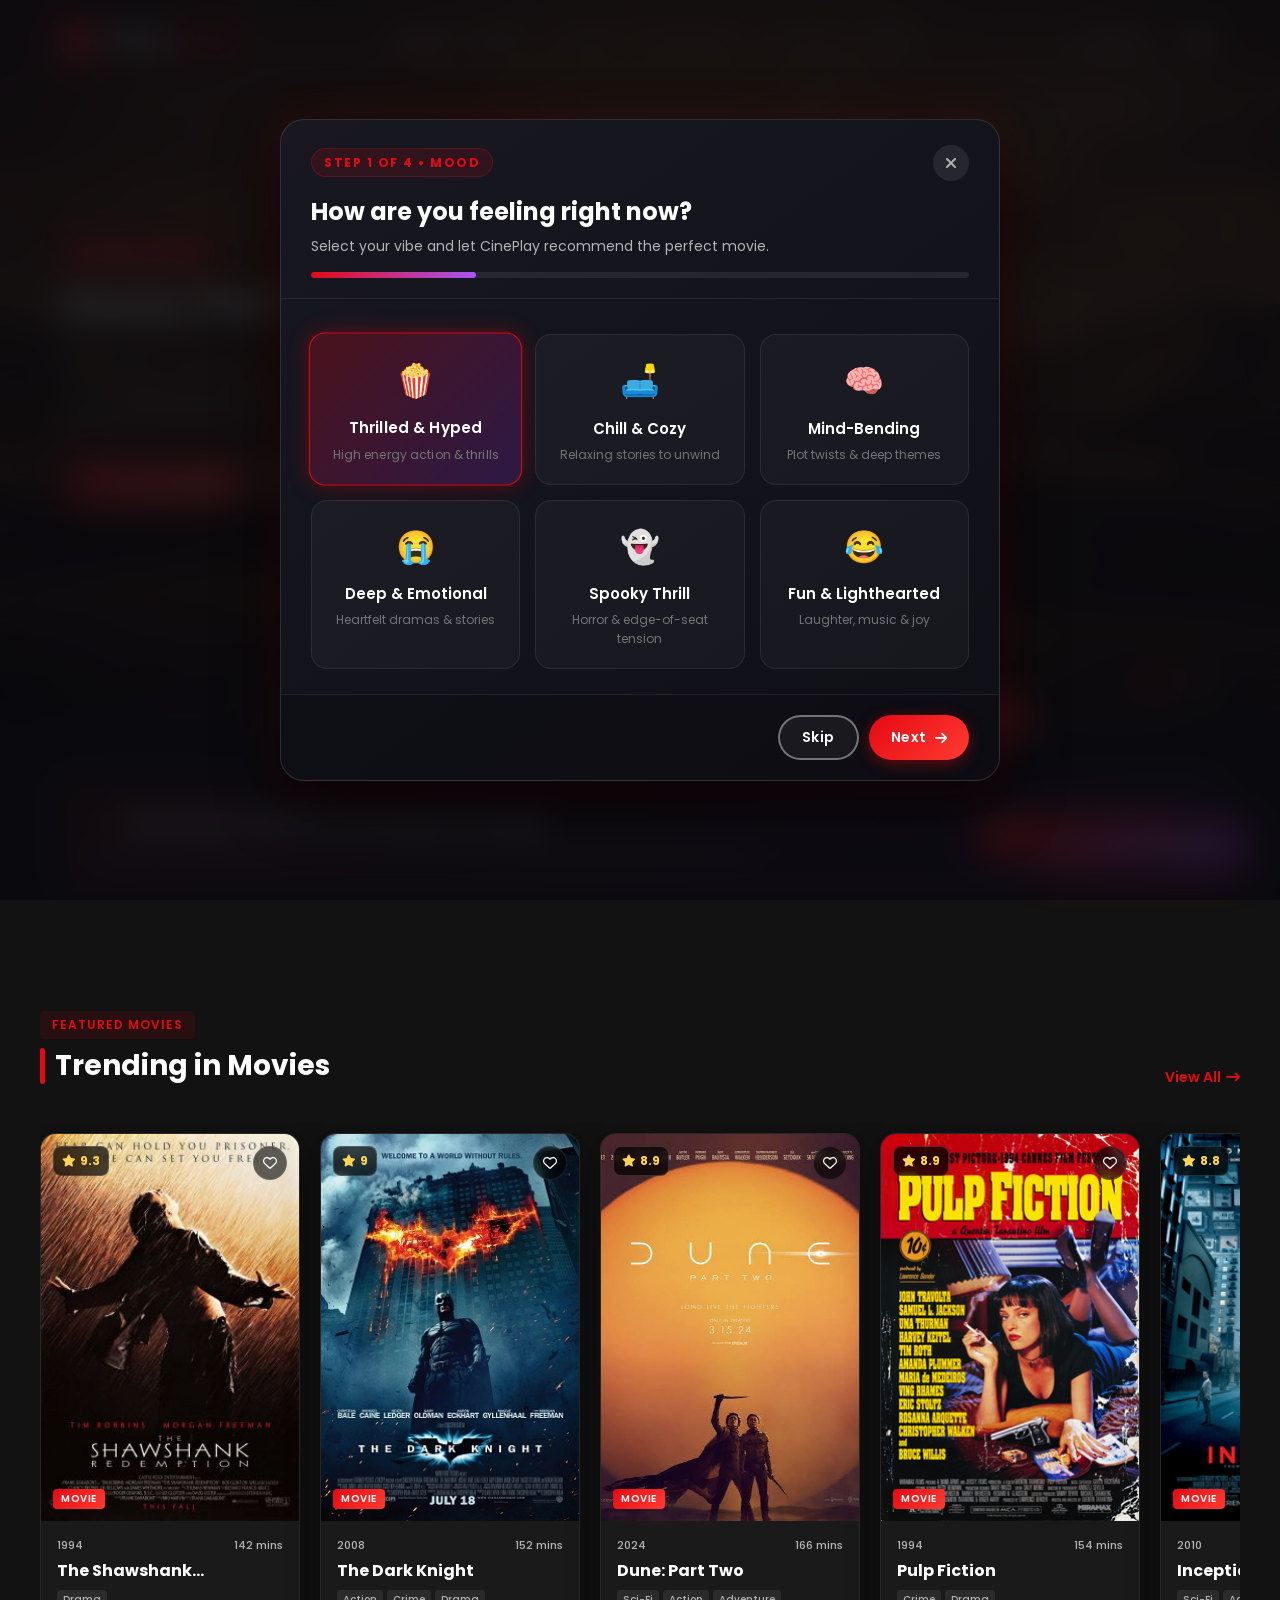
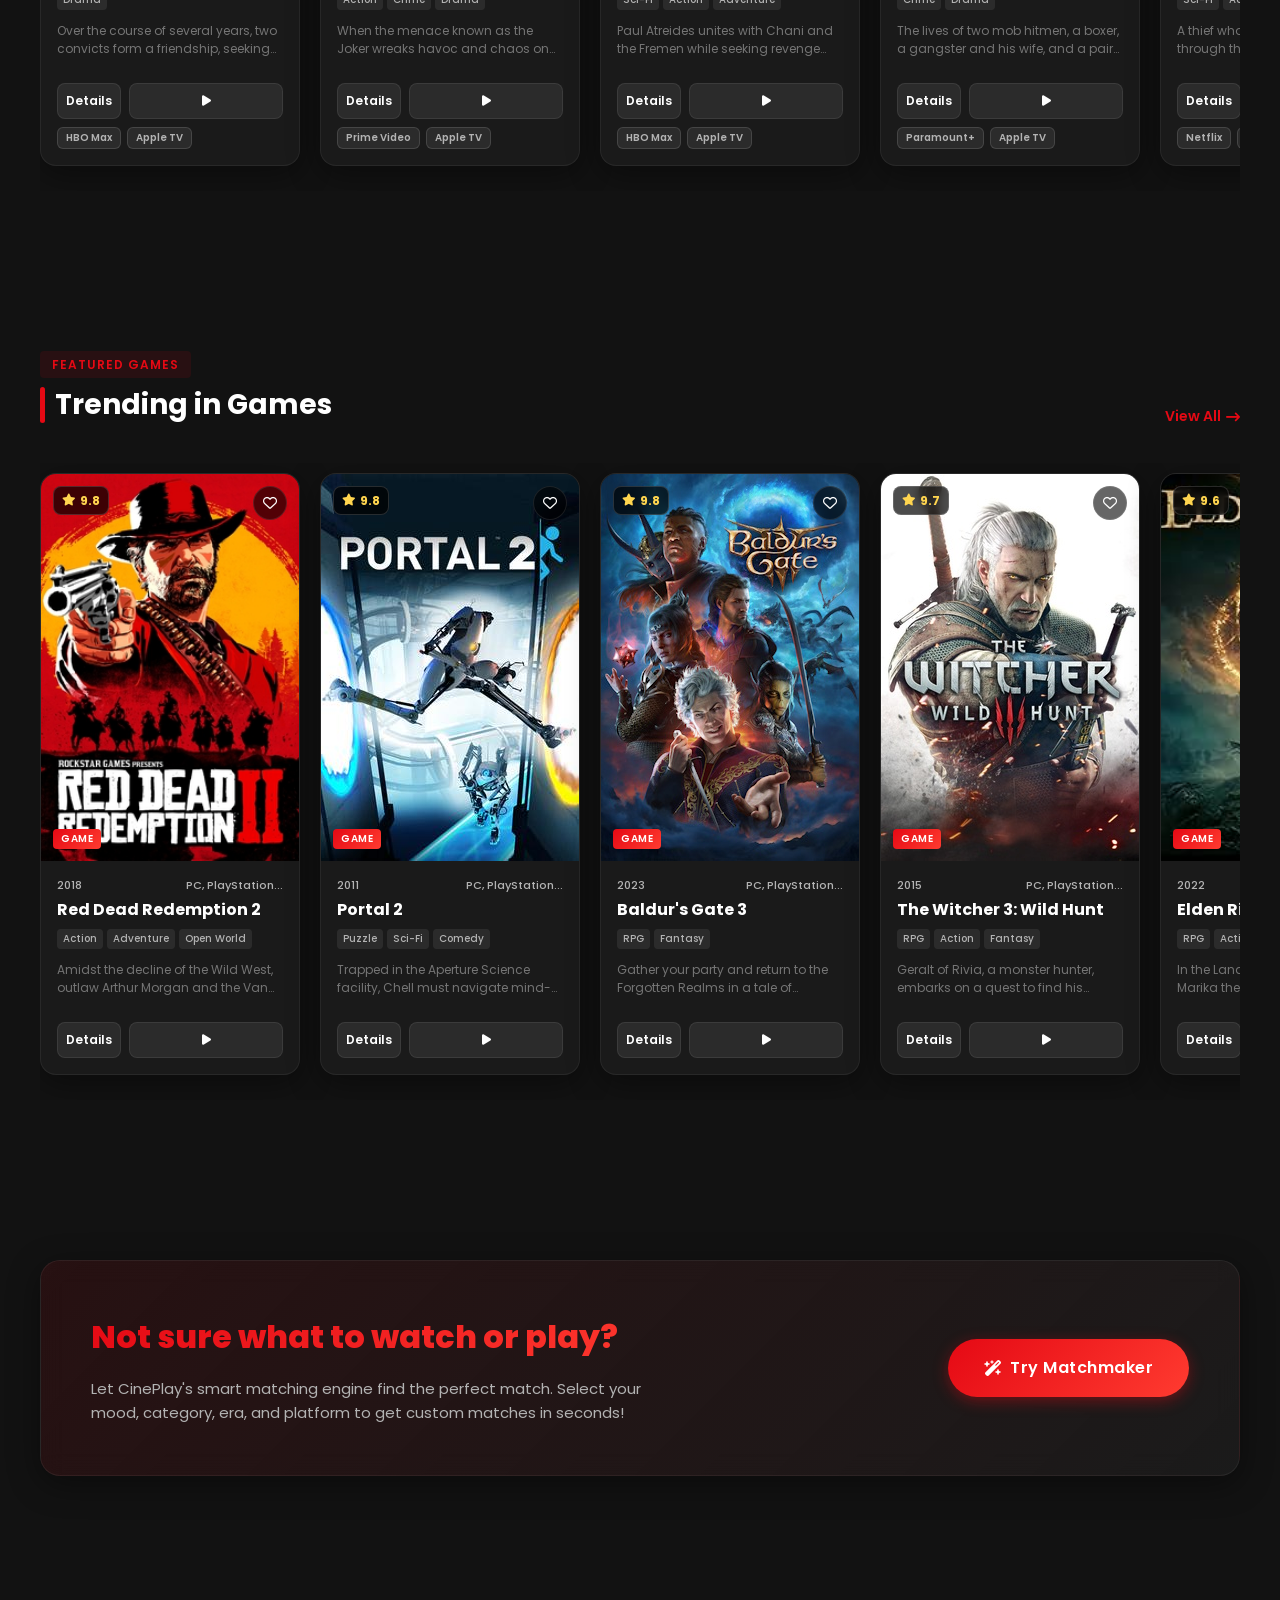
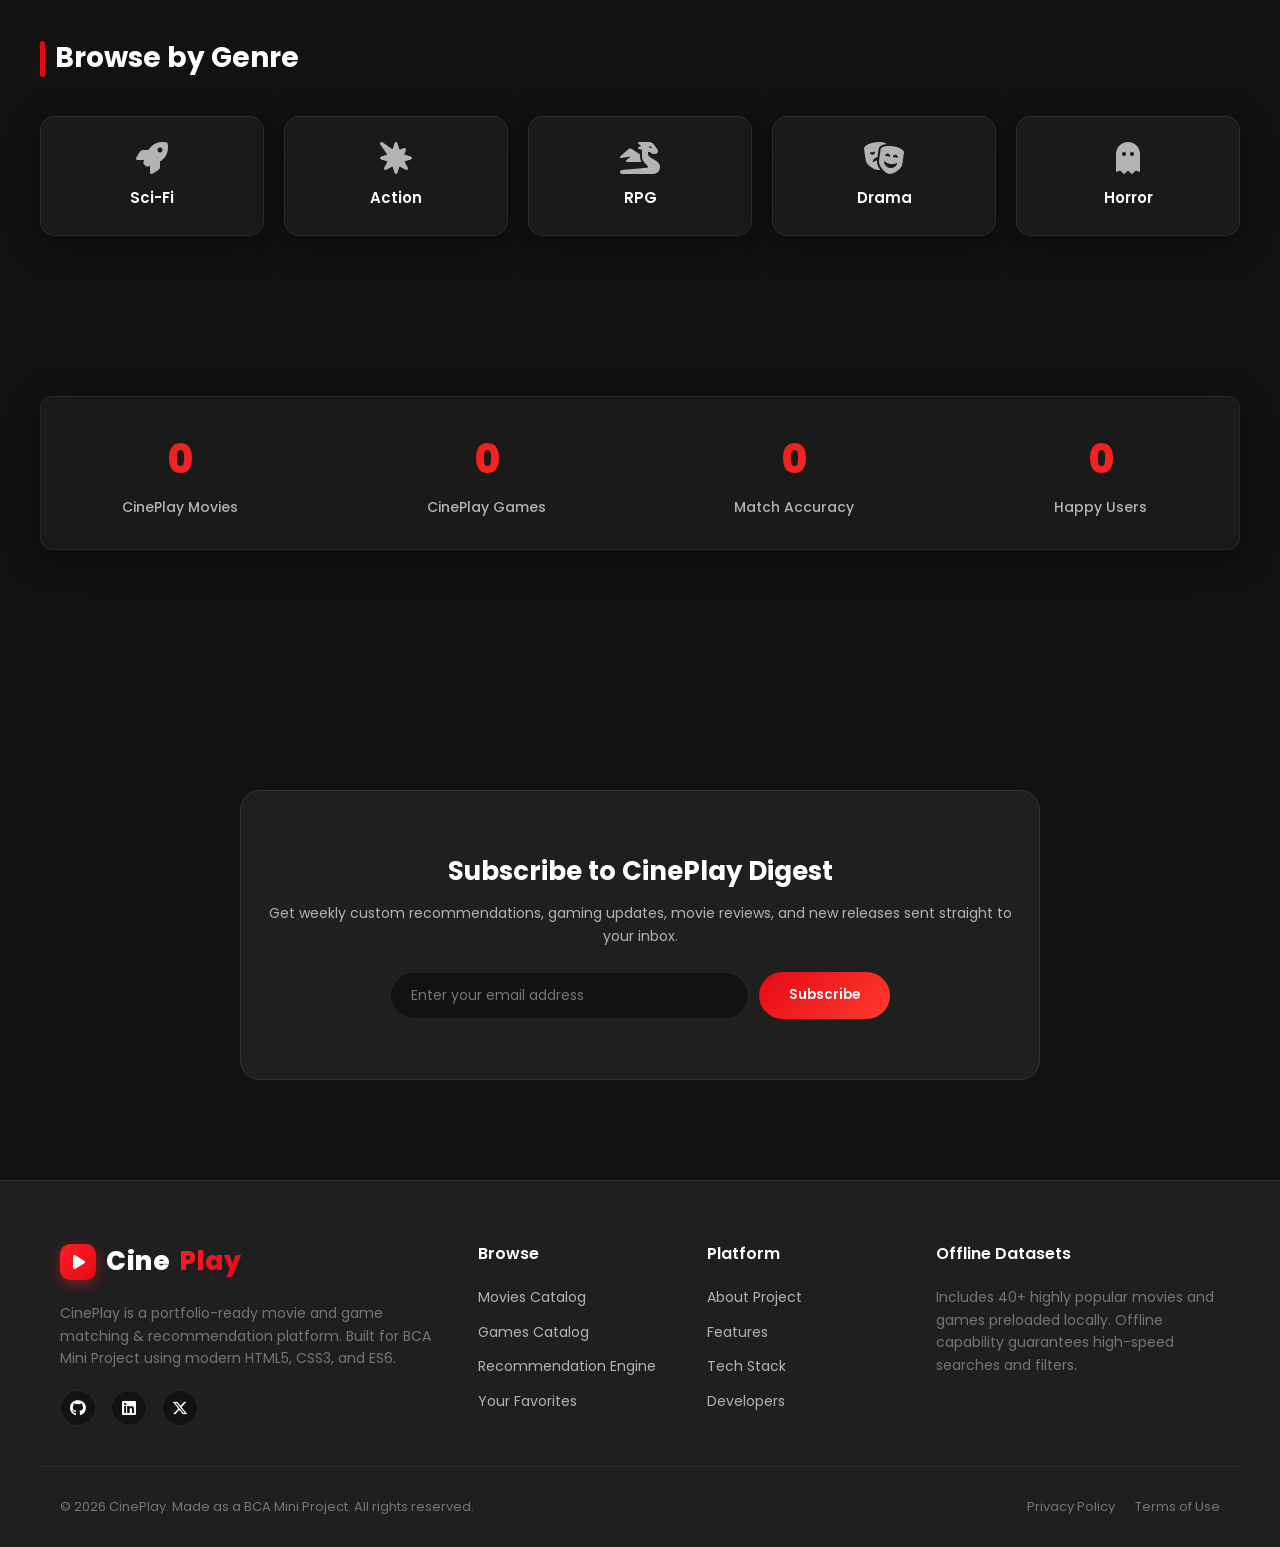
==== commit 6ceb4dad: "Merge branch 'origin/main' with Google auth, Firestore sync, and partner UI updates" ====
--- a/index.html
+++ b/index.html
@@ -34,6 +34,7 @@
         <a href="about.html" class="nav-link">About</a>
       </nav>
       <div class="nav-actions">
+        <div id="auth-container"></div>
         <button id="theme-toggle" class="theme-toggle" aria-label="Toggle Theme">
           <i class="fa-solid fa-sun"></i>
         </button>
@@ -297,6 +298,13 @@
   </footer>
 
   <!-- Scripts -->
+  <!-- Firebase Compat SDKs -->
+  <script src="https://www.gstatic.com/firebasejs/10.8.0/firebase-app-compat.js"></script>
+  <script src="https://www.gstatic.com/firebasejs/10.8.0/firebase-auth-compat.js"></script>
+  <script src="https://www.gstatic.com/firebasejs/10.8.0/firebase-firestore-compat.js"></script>
+  <script src="js/firebase-config.js"></script>
+  <script src="js/auth.js"></script>
+
   <script src="js/data.js?v=3"></script>
   <script src="js/app.js?v=3"></script>
   
--- a/css/style.css
+++ b/css/style.css
@@ -1932,3 +1932,92 @@
   color: var(--text-secondary);
 }
 
+
+
+/* ==========================================================================
+   Authentication & Custom Profile Components
+   ========================================================================== */
+.auth-wrapper {
+  display: flex;
+  align-items: center;
+}
+
+.nav-auth-btn {
+  display: flex;
+  align-items: center;
+  gap: 8px;
+  background: transparent;
+  border: 1px solid var(--border-color);
+  color: var(--text-primary);
+  padding: 8px 16px;
+  border-radius: 20px;
+  font-size: 13px;
+  font-weight: 600;
+  cursor: pointer;
+  transition: all var(--transition-speed) ease;
+}
+
+.nav-auth-btn:hover {
+  background: var(--accent-gradient);
+  border-color: var(--accent-red);
+  color: #fff;
+  transform: translateY(-2px);
+}
+
+.user-profile {
+  display: flex;
+  align-items: center;
+  gap: 10px;
+  background: rgba(255, 255, 255, 0.05);
+  border: 1px solid var(--glass-border);
+  padding: 5px 12px;
+  border-radius: 25px;
+  transition: all var(--transition-speed) ease;
+}
+
+[data-theme="light"] .user-profile {
+  background: rgba(0, 0, 0, 0.03);
+  border: 1px solid rgba(0, 0, 0, 0.05);
+}
+
+.user-avatar {
+  width: 26px;
+  height: 26px;
+  border-radius: 50%;
+  object-fit: cover;
+  border: 2px solid var(--accent-red);
+}
+
+.user-name {
+  font-size: 13px;
+  font-weight: 600;
+  color: var(--text-primary);
+  max-width: 80px;
+  overflow: hidden;
+  text-overflow: ellipsis;
+  white-space: nowrap;
+}
+
+.logout-btn {
+  background: none;
+  border: none;
+  color: var(--text-muted);
+  cursor: pointer;
+  font-size: 14px;
+  padding: 4px;
+  display: flex;
+  align-items: center;
+  justify-content: center;
+  transition: color 0.2s ease, transform 0.2s ease;
+}
+
+.logout-btn:hover {
+  color: var(--accent-red);
+  transform: scale(1.1);
+}
+
+@media (max-width: 768px) {
+  .user-name {
+    display: none;
+  }
+}
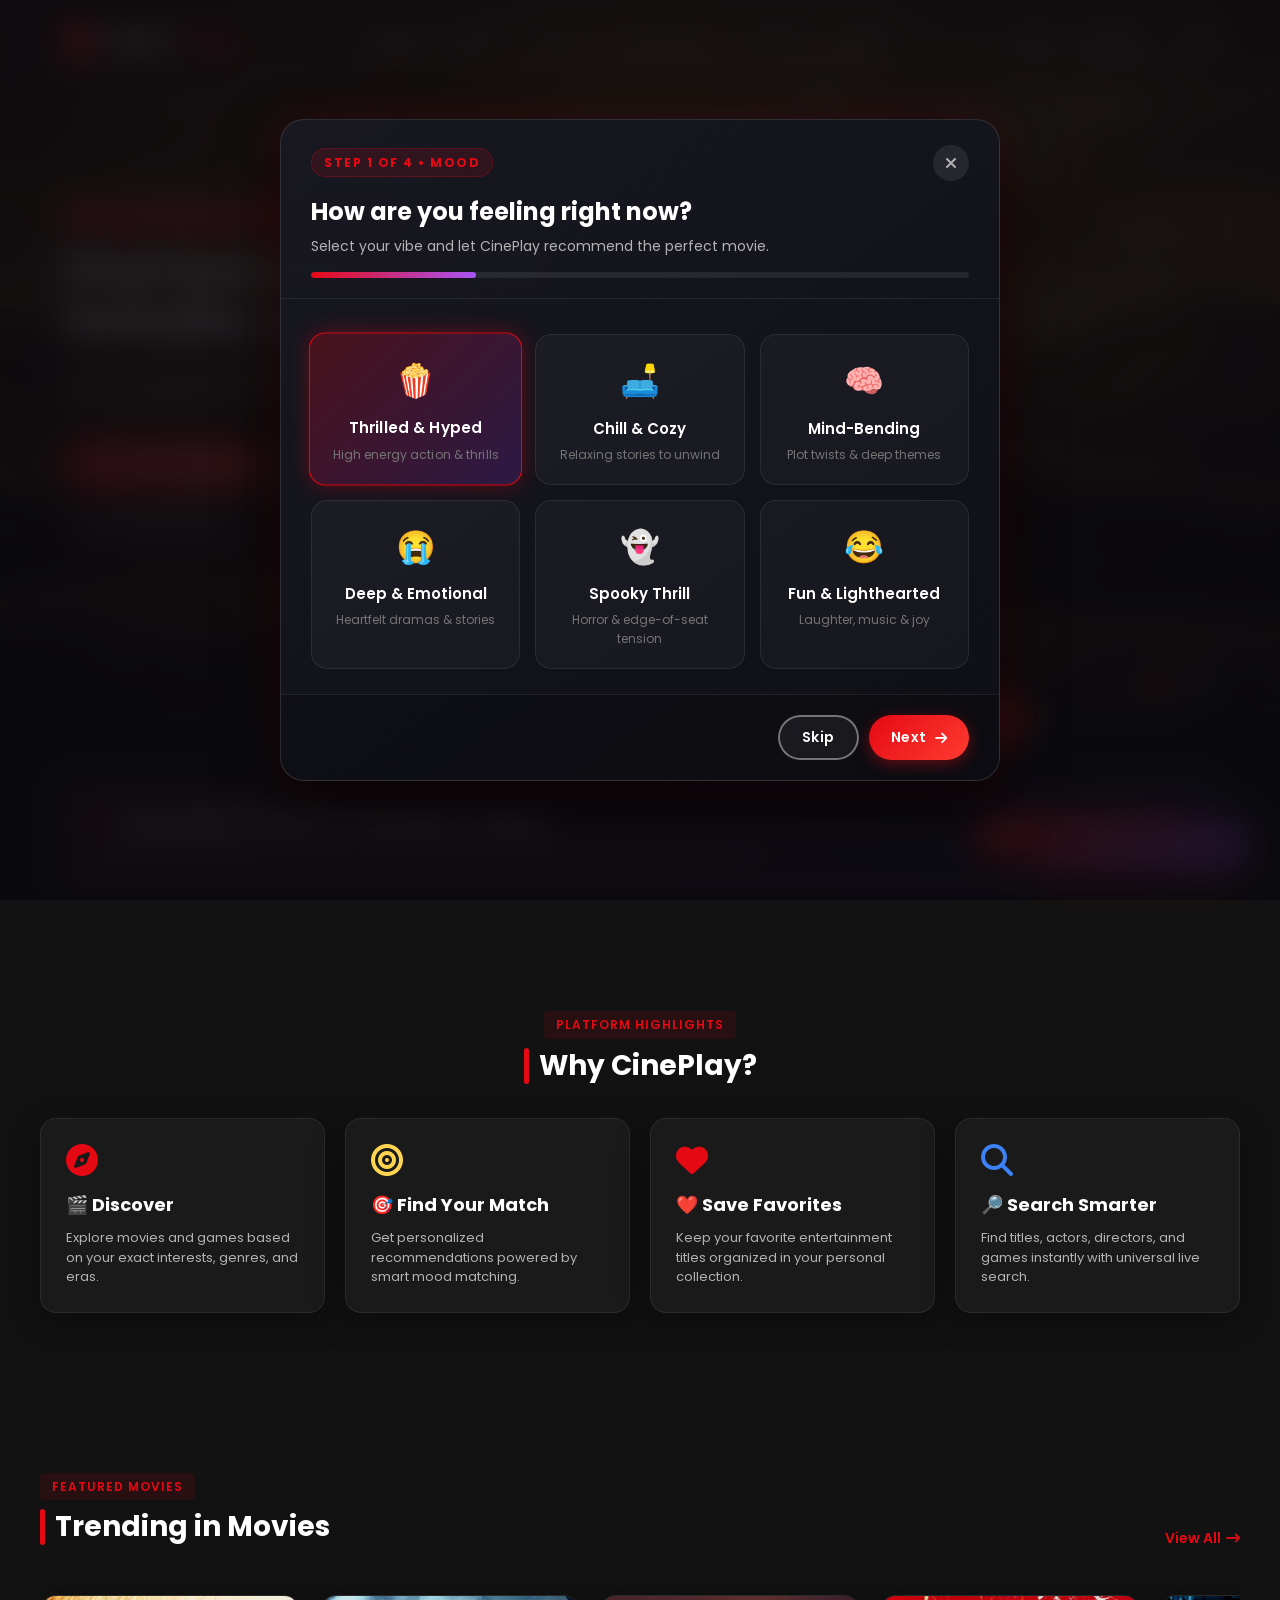
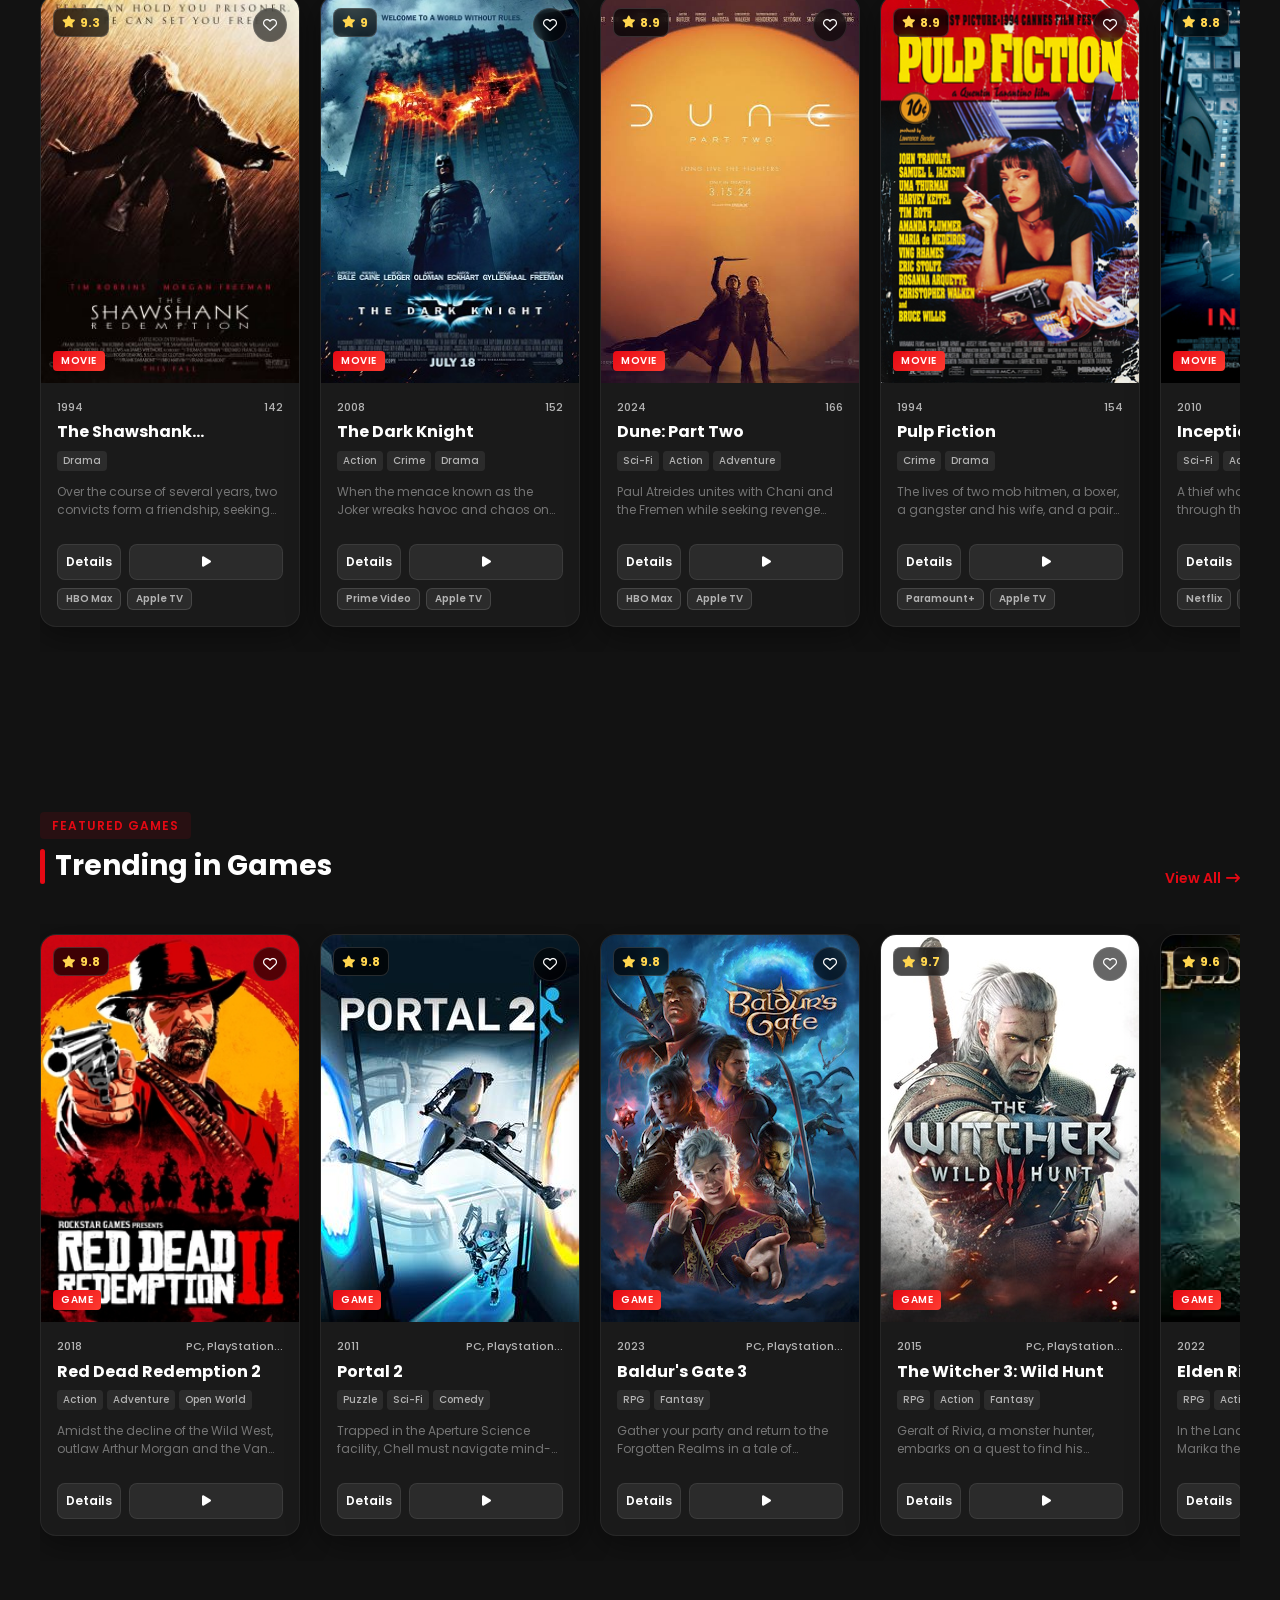
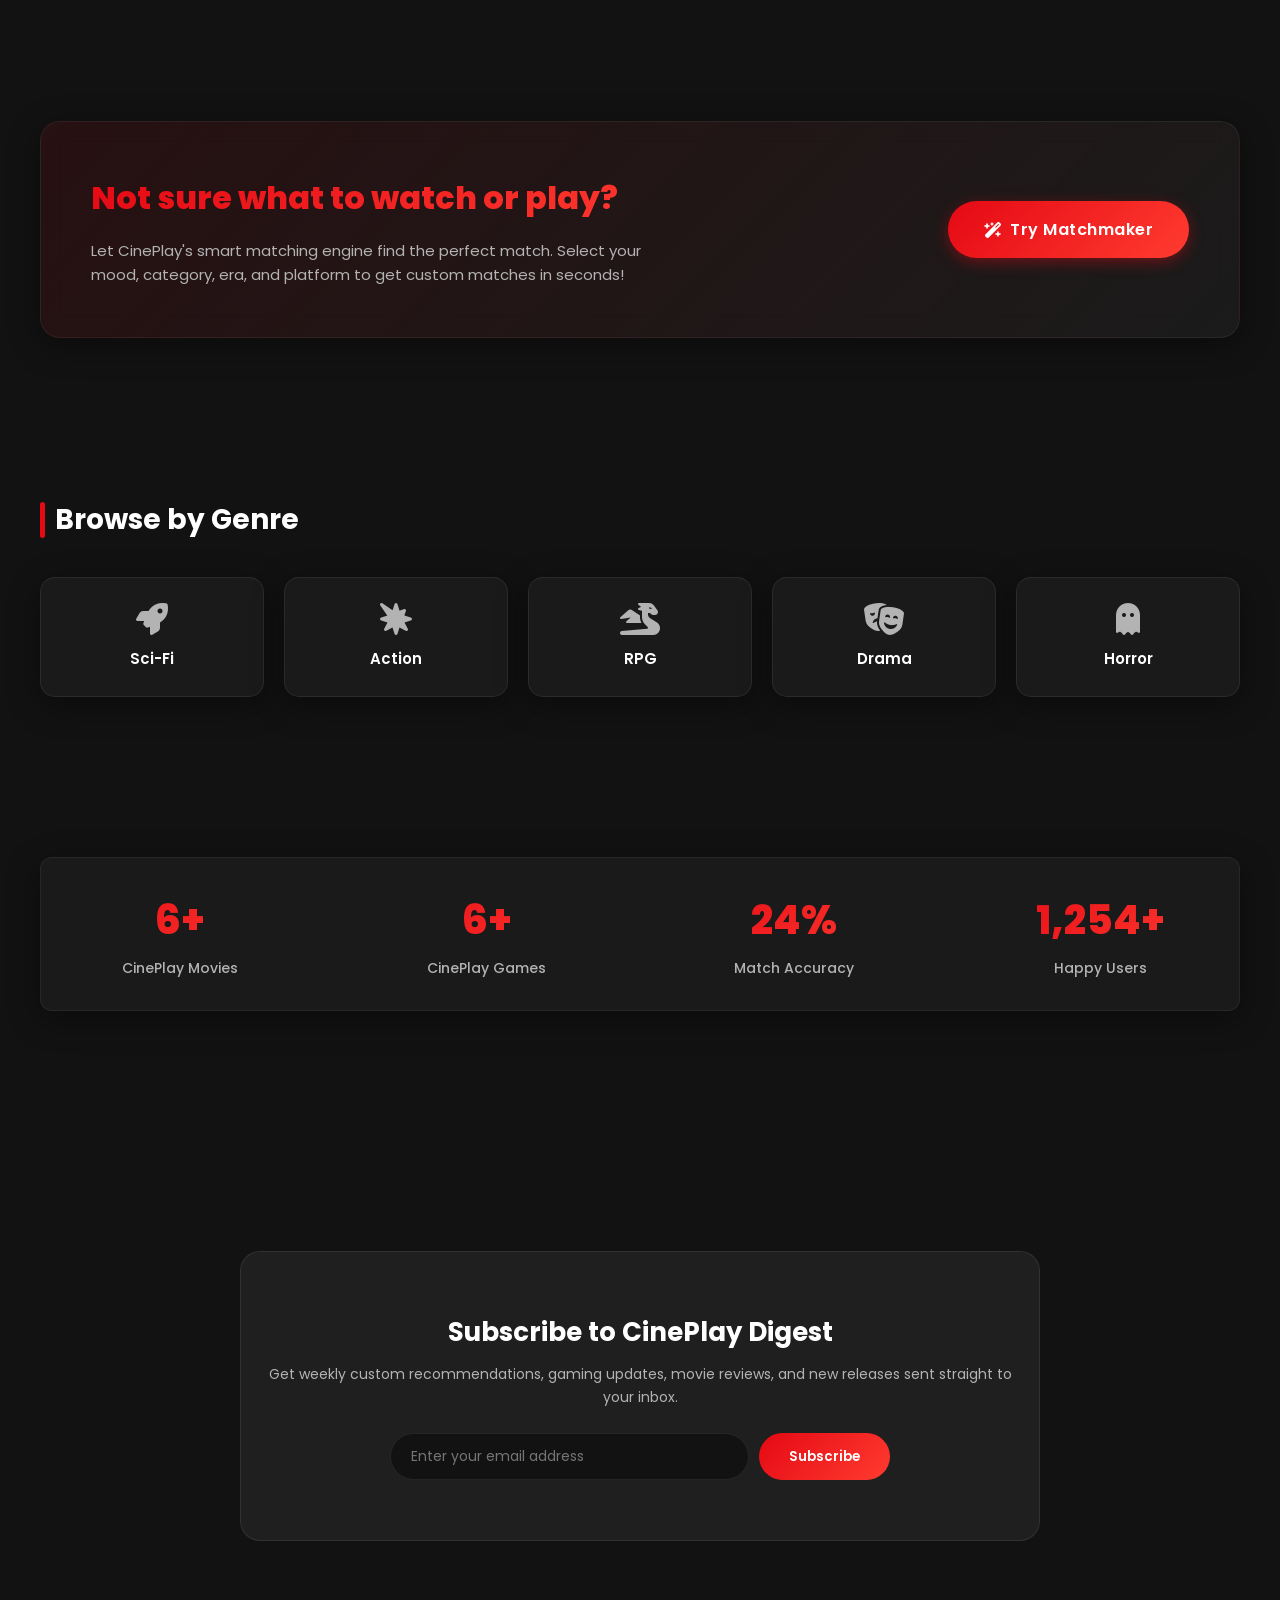
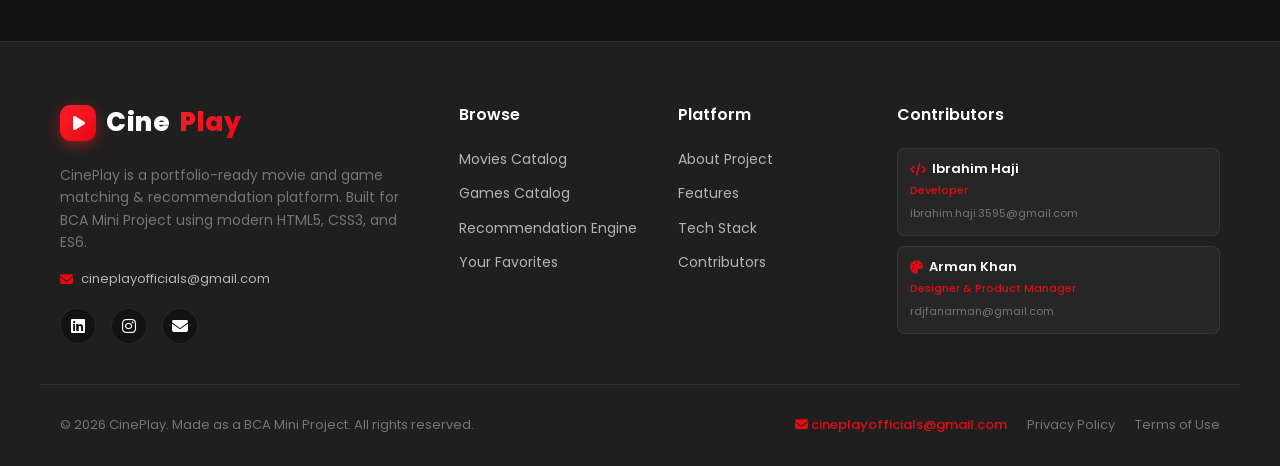
==== commit ce17f335: "Fix Load More pagination bug to accumulate movies without clearing screen" ====
--- a/index.html
+++ b/index.html
@@ -34,6 +34,9 @@
         <a href="about.html" class="nav-link">About</a>
       </nav>
       <div class="nav-actions">
+        <button class="theme-toggle" onclick="CinePlay.openUniversalSearch()" aria-label="Open Universal Search" title="Universal Search (Ctrl+K)">
+          <i class="fa-solid fa-magnifying-glass"></i>
+        </button>
         <div id="auth-container"></div>
         <button id="theme-toggle" class="theme-toggle" aria-label="Toggle Theme">
           <i class="fa-solid fa-sun"></i>
@@ -52,17 +55,14 @@
       <img src="images/hero/dune-part-two-banner.jpg" alt="Dune: Part Two" class="slide-img">
       <div class="slide-container">
         <div class="slide-content">
-          <span class="slide-tag">Trending Movie</span>
-          <h1 class="slide-title">Dune: Part Two</h1>
-          <div class="slide-meta">
-            <span class="rating"><i class="fa-solid fa-star"></i> 8.9</span>
-            <span>2024</span>
-            <span>Sci-Fi / Action</span>
-          </div>
-          <p class="slide-desc">Paul Atreides unites with Chani and the Fremen while seeking revenge against the conspirators who destroyed his family.</p>
-          <div class="slide-actions">
-            <button class="btn btn-primary" onclick="CinePlay.openTrailerModal('Way9Dexny3w', 'Dune: Part Two')"><i class="fa-solid fa-play"></i> Watch Trailer</button>
-            <button class="btn btn-outline" onclick="openFeaturedItem('m7')"><i class="fa-solid fa-circle-info"></i> More Info</button>
+          <span class="slide-tag"><i class="fa-solid fa-compass"></i> YOUR PERSONAL ENTERTAINMENT GUIDE</span>
+          <h1 class="slide-title">Find Something You'll Actually Love.</h1>
+          <p class="slide-desc" style="font-size: 16px; margin-bottom: 25px; color: rgba(255, 255, 255, 0.9);">Discover movies and games based on your mood, taste, era, and personal preferences.</p>
+          <div class="slide-actions" style="display: flex; gap: 12px; flex-wrap: wrap;">
+            <a href="movies.html" class="btn btn-primary"><i class="fa-solid fa-film"></i> Explore Movies</a>
+            <a href="games.html" class="btn btn-outline"><i class="fa-solid fa-gamepad"></i> Explore Games</a>
+            <a href="recommendations.html" class="btn btn-outline" style="border-color: var(--accent-red);"><i class="fa-solid fa-wand-magic-sparkles"></i> Find My Match</a>
+            <button class="btn btn-outline" onclick="CinePlay.triggerSurpriseMe()"><i class="fa-solid fa-dice"></i> Surprise Me</button>
           </div>
         </div>
       </div>
@@ -141,6 +141,38 @@
     </div>
   </section>
 
+  <!-- Why CinePlay? Feature Cards Section -->
+  <section class="container section-padding scroll-reveal">
+    <div class="section-header" style="justify-content: center; text-align: center; margin-bottom: 30px;">
+      <div>
+        <span class="slide-tag" style="background: rgba(229, 9, 20, 0.1); color: var(--accent-red); margin-bottom: 5px;">Platform Highlights</span>
+        <h2 class="section-title">Why CinePlay?</h2>
+      </div>
+    </div>
+    <div style="display: grid; grid-template-columns: repeat(auto-fit, minmax(220px, 1fr)); gap: 20px;">
+      <div class="glass-panel hover-scale" style="padding: 25px; border-radius: 16px; border: 1px solid var(--border-color);">
+        <i class="fa-solid fa-compass" style="font-size: 32px; color: var(--accent-red); margin-bottom: 15px;"></i>
+        <h3 style="font-size: 18px; font-weight: 700; margin-bottom: 8px;">🎬 Discover</h3>
+        <p style="font-size: 13px; color: var(--text-secondary); line-height: 1.5;">Explore movies and games based on your exact interests, genres, and eras.</p>
+      </div>
+      <div class="glass-panel hover-scale" style="padding: 25px; border-radius: 16px; border: 1px solid var(--border-color);">
+        <i class="fa-solid fa-bullseye" style="font-size: 32px; color: var(--rating-yellow); margin-bottom: 15px;"></i>
+        <h3 style="font-size: 18px; font-weight: 700; margin-bottom: 8px;">🎯 Find Your Match</h3>
+        <p style="font-size: 13px; color: var(--text-secondary); line-height: 1.5;">Get personalized recommendations powered by smart mood matching.</p>
+      </div>
+      <div class="glass-panel hover-scale" style="padding: 25px; border-radius: 16px; border: 1px solid var(--border-color);">
+        <i class="fa-solid fa-heart" style="font-size: 32px; color: var(--accent-red); margin-bottom: 15px;"></i>
+        <h3 style="font-size: 18px; font-weight: 700; margin-bottom: 8px;">❤️ Save Favorites</h3>
+        <p style="font-size: 13px; color: var(--text-secondary); line-height: 1.5;">Keep your favorite entertainment titles organized in your personal collection.</p>
+      </div>
+      <div class="glass-panel hover-scale" style="padding: 25px; border-radius: 16px; border: 1px solid var(--border-color);">
+        <i class="fa-solid fa-magnifying-glass" style="font-size: 32px; color: #3b82f6; margin-bottom: 15px;"></i>
+        <h3 style="font-size: 18px; font-weight: 700; margin-bottom: 8px;">🔎 Search Smarter</h3>
+        <p style="font-size: 13px; color: var(--text-secondary); line-height: 1.5;">Find titles, actors, directors, and games instantly with universal live search.</p>
+      </div>
+    </div>
+  </section>
+
   <!-- Featured Movies Section -->
   <section class="container section-padding scroll-reveal">
     <div class="section-header">
@@ -259,10 +291,14 @@
           <i class="fa-solid fa-play"></i> Cine<span>Play</span>
         </a>
         <p class="footer-desc">CinePlay is a portfolio-ready movie and game matching & recommendation platform. Built for BCA Mini Project using modern HTML5, CSS3, and ES6.</p>
+        <div class="footer-contact">
+          <i class="fa-solid fa-envelope" style="color: var(--accent-red);"></i>
+          <a href="mailto:cineplayofficials@gmail.com">cineplayofficials@gmail.com</a>
+        </div>
         <div class="footer-socials">
-          <a href="#" class="social-link" aria-label="GitHub"><i class="fa-brands fa-github"></i></a>
-          <a href="#" class="social-link" aria-label="LinkedIn"><i class="fa-brands fa-linkedin"></i></a>
-          <a href="#" class="social-link" aria-label="Twitter"><i class="fa-brands fa-x-twitter"></i></a>
+          <a href="https://www.linkedin.com/in/ibrahim-haji-647836347" target="_blank" rel="noopener noreferrer" class="social-link" aria-label="LinkedIn"><i class="fa-brands fa-linkedin"></i></a>
+          <a href="https://www.instagram.com/cineplay_officials" target="_blank" rel="noopener noreferrer" class="social-link" aria-label="Instagram"><i class="fa-brands fa-instagram"></i></a>
+          <a href="mailto:cineplayofficials@gmail.com" class="social-link" aria-label="Email Us"><i class="fa-solid fa-envelope"></i></a>
         </div>
       </div>
       <div>
@@ -280,17 +316,29 @@
           <li><a href="about.html">About Project</a></li>
           <li><a href="about.html#features">Features</a></li>
           <li><a href="about.html#tech">Tech Stack</a></li>
-          <li><a href="about.html#developers">Developers</a></li>
+          <li><a href="about.html#developers">Contributors</a></li>
         </ul>
       </div>
       <div>
-        <h3 class="footer-title">Offline Datasets</h3>
-        <p class="footer-desc" style="margin-bottom: 10px;">Includes 40+ highly popular movies and games preloaded locally. Offline capability guarantees high-speed searches and filters.</p>
+        <h3 class="footer-title">Contributors</h3>
+        <div class="footer-contributors">
+          <div class="contributor-item">
+            <div class="contributor-name"><i class="fa-solid fa-code" style="color: var(--accent-red); margin-right: 6px;"></i> Ibrahim Haji</div>
+            <div class="contributor-role">Developer</div>
+            <a href="mailto:ibrahim.haji.3595@gmail.com" class="contributor-email">ibrahim.haji.3595@gmail.com</a>
+          </div>
+          <div class="contributor-item">
+            <div class="contributor-name"><i class="fa-solid fa-palette" style="color: var(--accent-red); margin-right: 6px;"></i> Arman Khan</div>
+            <div class="contributor-role">Designer & Product Manager</div>
+            <a href="mailto:rdjfanarman@gmail.com" class="contributor-email">rdjfanarman@gmail.com</a>
+          </div>
+        </div>
       </div>
     </div>
     <div class="container footer-bottom">
       <p>&copy; 2026 CinePlay. Made as a BCA Mini Project. All rights reserved.</p>
-      <div style="display: flex; gap: 20px;">
+      <div style="display: flex; gap: 20px; align-items: center; flex-wrap: wrap;">
+        <a href="mailto:cineplayofficials@gmail.com" style="color: var(--accent-red); font-weight: 500;"><i class="fa-solid fa-envelope"></i> cineplayofficials@gmail.com</a>
         <a href="#">Privacy Policy</a>
         <a href="#">Terms of Use</a>
       </div>
@@ -304,6 +352,10 @@
   <script src="https://www.gstatic.com/firebasejs/10.8.0/firebase-firestore-compat.js"></script>
   <script src="js/firebase-config.js"></script>
   <script src="js/auth.js"></script>
+  <script src="js/config.js"></script>
+  <script src="js/api-service.js"></script>
+  <script src="js/firestore-service.js"></script>
+  <script src="js/cineplay-data-manager.js"></script>
 
   <script src="js/data.js?v=3"></script>
   <script src="js/app.js?v=3"></script>
--- a/css/style.css
+++ b/css/style.css
@@ -389,16 +389,22 @@
 
 .btn-outline {
   border: 2px solid rgba(255, 255, 255, 0.4);
-  color: #fff;
+  color: var(--text-primary);
   background: rgba(255, 255, 255, 0.05);
   backdrop-filter: blur(5px);
 }
 
 .btn-outline:hover {
-  border-color: #fff;
-  background: #fff;
-  color: #000;
+  border-color: #ffffff !important;
+  background: #ffffff !important;
+  color: #121212 !important;
   transform: translateY(-2px);
+  box-shadow: 0 6px 20px rgba(255, 255, 255, 0.25);
+}
+
+.btn-outline:hover i,
+.btn-outline:hover span {
+  color: #121212 !important;
 }
 
 /* Carousel Dots and Navigation */
@@ -509,11 +515,14 @@
   width: 100%;
   max-width: 800px;
   margin: 0 auto;
+  position: relative;
+  z-index: 2000;
 }
 
 .search-input-wrapper {
   position: relative;
   flex: 1;
+  z-index: 2000;
 }
 
 .search-input-wrapper i {
@@ -985,7 +994,7 @@
 
 .footer-grid {
   display: grid;
-  grid-template-columns: 2fr 1fr 1fr 1.5fr;
+  grid-template-columns: 2fr 1fr 1fr 1.8fr;
   gap: 40px;
   margin-bottom: 40px;
 }
@@ -996,8 +1005,26 @@
 
 .footer-desc {
   font-size: 14px;
-  margin-bottom: 20px;
+  margin-bottom: 16px;
   color: var(--text-muted);
+}
+
+.footer-contact {
+  display: flex;
+  align-items: center;
+  gap: 8px;
+  margin-bottom: 18px;
+  font-size: 13px;
+}
+
+.footer-contact a {
+  color: var(--text-secondary);
+  text-decoration: none;
+  transition: color var(--transition-speed) ease;
+}
+
+.footer-contact a:hover {
+  color: var(--accent-red);
 }
 
 .footer-socials {
@@ -1039,6 +1066,56 @@
 
 .footer-links a:hover {
   color: var(--accent-red);
+}
+
+.footer-contributors {
+  display: flex;
+  flex-direction: column;
+  gap: 10px;
+}
+
+.contributor-item {
+  background: rgba(255, 255, 255, 0.03);
+  border: 1px solid var(--border-color);
+  border-radius: 8px;
+  padding: 10px 12px;
+  transition: transform var(--transition-speed) ease, border-color var(--transition-speed) ease, background var(--transition-speed) ease;
+}
+
+.contributor-item:hover {
+  border-color: rgba(229, 9, 20, 0.4);
+  background: rgba(229, 9, 20, 0.06);
+  transform: translateY(-2px);
+}
+
+.contributor-name {
+  font-weight: 600;
+  font-size: 13px;
+  color: var(--text-primary);
+  display: flex;
+  align-items: center;
+}
+
+.contributor-role {
+  font-size: 11px;
+  color: var(--accent-red);
+  font-weight: 500;
+  margin-top: 2px;
+}
+
+.contributor-email {
+  font-size: 11px;
+  color: var(--text-muted);
+  word-break: break-all;
+  display: inline-block;
+  margin-top: 4px;
+  text-decoration: none;
+  transition: color var(--transition-speed) ease;
+}
+
+.contributor-email:hover {
+  color: var(--text-primary);
+  text-decoration: underline;
 }
 
 .footer-bottom {
@@ -1369,24 +1446,39 @@
 
 .dev-cards {
   display: grid;
-  grid-template-columns: repeat(auto-fit, minmax(240px, 1fr));
+  grid-template-columns: repeat(auto-fit, minmax(280px, 1fr));
   gap: 30px;
   margin-top: 40px;
+  max-width: 800px;
+  margin-left: auto;
+  margin-right: auto;
 }
 
 .dev-card {
   padding: 40px 30px;
   text-align: center;
   border-radius: 20px;
+  display: flex;
+  flex-direction: column;
+  align-items: center;
+  justify-content: space-between;
 }
 
 .dev-img {
-  width: 100px;
-  height: 100px;
+  width: 130px;
+  height: 130px;
   border-radius: 50%;
   margin: 0 auto 20px;
   border: 3px solid var(--accent-red);
   object-fit: cover;
+  display: block;
+  box-shadow: 0 8px 25px rgba(229, 9, 20, 0.35);
+  transition: transform 0.3s ease, box-shadow 0.3s ease, border-color 0.3s ease;
+}
+
+.dev-card:hover .dev-img {
+  transform: scale(1.08);
+  box-shadow: 0 12px 30px rgba(229, 9, 20, 0.6);
 }
 
 .dev-name {
@@ -1835,15 +1927,15 @@
   top: calc(100% + 8px);
   left: 0;
   right: 0;
-  background: rgba(20, 20, 28, 0.95);
-  backdrop-filter: blur(16px);
-  -webkit-backdrop-filter: blur(16px);
-  border: 1px solid var(--glass-border);
-  box-shadow: 0 15px 35px rgba(0, 0, 0, 0.6);
-  border-radius: 14px;
-  max-height: 320px;
+  background: rgba(18, 18, 26, 0.98);
+  backdrop-filter: blur(20px);
+  -webkit-backdrop-filter: blur(20px);
+  border: 1px solid rgba(229, 9, 20, 0.5);
+  box-shadow: 0 20px 40px rgba(0, 0, 0, 0.9);
+  border-radius: 16px;
+  max-height: 360px;
   overflow-y: auto;
-  z-index: 1200;
+  z-index: 99999 !important;
   display: none;
 }
 
@@ -2021,3 +2113,386 @@
     display: none;
   }
 }
+
+/* ==========================================================================
+   Universal Search Overlay
+   ========================================================================== */
+.search-overlay {
+  position: fixed;
+  top: 0;
+  left: 0;
+  width: 100vw;
+  height: 100vh;
+  background: rgba(10, 12, 16, 0.94);
+  backdrop-filter: blur(16px);
+  -webkit-backdrop-filter: blur(16px);
+  z-index: 2000;
+  opacity: 0;
+  visibility: hidden;
+  transition: opacity 0.3s ease, visibility 0.3s ease;
+  display: flex;
+  flex-direction: column;
+  padding: 30px;
+}
+
+.search-overlay.active {
+  opacity: 1;
+  visibility: visible;
+}
+
+.search-overlay-header {
+  max-width: 900px;
+  width: 100%;
+  margin: 0 auto 30px;
+  display: flex;
+  align-items: center;
+  gap: 15px;
+  border-bottom: 2px solid var(--accent-red);
+  padding-bottom: 15px;
+}
+
+.search-overlay-input {
+  width: 100%;
+  background: transparent;
+  border: none;
+  outline: none;
+  font-size: 24px;
+  font-family: inherit;
+  font-weight: 500;
+  color: #fff;
+}
+
+.search-overlay-close {
+  background: rgba(255, 255, 255, 0.1);
+  border: none;
+  color: #fff;
+  width: 44px;
+  height: 44px;
+  border-radius: 50%;
+  cursor: pointer;
+  display: flex;
+  align-items: center;
+  justify-content: center;
+  font-size: 20px;
+  transition: background 0.2s ease, transform 0.2s ease;
+}
+
+.search-overlay-close:hover {
+  background: var(--accent-red);
+  transform: scale(1.05);
+}
+
+.search-overlay-results {
+  max-width: 900px;
+  width: 100%;
+  margin: 0 auto;
+  overflow-y: auto;
+  flex: 1;
+  display: flex;
+  flex-direction: column;
+  gap: 30px;
+  padding-right: 10px;
+}
+
+.search-category-group h4 {
+  font-size: 14px;
+  text-transform: uppercase;
+  letter-spacing: 1.5px;
+  color: var(--accent-red);
+  margin-bottom: 15px;
+  font-weight: 700;
+}
+
+.search-results-grid {
+  display: grid;
+  grid-template-columns: repeat(auto-fill, minmax(200px, 1fr));
+  gap: 15px;
+}
+
+.search-result-card {
+  display: flex;
+  align-items: center;
+  gap: 12px;
+  background: rgba(255, 255, 255, 0.04);
+  border: 1px solid var(--border-color);
+  padding: 10px;
+  border-radius: 10px;
+  cursor: pointer;
+  transition: all 0.2s ease;
+}
+
+.search-result-card:hover {
+  background: rgba(229, 9, 20, 0.12);
+  border-color: var(--accent-red);
+  transform: translateY(-2px);
+}
+
+.search-result-card img {
+  width: 45px;
+  height: 60px;
+  object-fit: cover;
+  border-radius: 6px;
+}
+
+.search-result-info {
+  display: flex;
+  flex-direction: column;
+  gap: 2px;
+}
+
+.search-result-title {
+  font-size: 13px;
+  font-weight: 600;
+  color: #fff;
+}
+
+.search-result-sub {
+  font-size: 11px;
+  color: var(--text-muted);
+}
+
+/* ==========================================================================
+   Toast Notification System
+   ========================================================================== */
+.toast-container {
+  position: fixed;
+  bottom: 30px;
+  right: 30px;
+  z-index: 2500;
+  display: flex;
+  flex-direction: column;
+  gap: 10px;
+  pointer-events: none;
+}
+
+.toast {
+  pointer-events: auto;
+  background: rgba(18, 22, 30, 0.95);
+  border: 1px solid var(--border-color);
+  border-left: 4px solid var(--accent-red);
+  color: #fff;
+  padding: 14px 20px;
+  border-radius: 10px;
+  box-shadow: 0 10px 30px rgba(0, 0, 0, 0.5);
+  backdrop-filter: blur(10px);
+  display: flex;
+  align-items: center;
+  gap: 12px;
+  font-size: 13px;
+  font-weight: 500;
+  animation: toastSlideIn 0.3s cubic-bezier(0.175, 0.885, 0.32, 1.275) forwards;
+}
+
+@keyframes toastSlideIn {
+  from {
+    opacity: 0;
+    transform: translateY(20px) scale(0.95);
+  }
+  to {
+    opacity: 1;
+    transform: translateY(0) scale(1);
+  }
+}
+
+/* ==========================================================================
+   Skeleton Shimmer Loaders
+   ========================================================================== */
+.skeleton-card {
+  background: rgba(255, 255, 255, 0.03);
+  border-radius: 12px;
+  border: 1px solid var(--border-color);
+  overflow: hidden;
+  padding: 12px;
+  display: flex;
+  flex-direction: column;
+  gap: 12px;
+}
+
+.skeleton-box {
+  background: linear-gradient(90deg, rgba(255,255,255,0.03) 0%, rgba(255,255,255,0.09) 50%, rgba(255,255,255,0.03) 100%);
+  background-size: 200% 100%;
+  animation: shimmer 1.5s infinite;
+  border-radius: 8px;
+}
+
+@keyframes shimmer {
+  0% { background-position: -200% 0; }
+  100% { background-position: 200% 0; }
+}
+
+/* ==========================================================================
+   Where to Watch & Provider Cards
+   ========================================================================== */
+.provider-section {
+  margin-top: 20px;
+  padding-top: 15px;
+  border-top: 1px solid var(--border-color);
+}
+
+.provider-header {
+  display: flex;
+  align-items: center;
+  justify-content: space-between;
+  margin-bottom: 12px;
+}
+
+.provider-title {
+  font-size: 14px;
+  font-weight: 600;
+  color: var(--text-primary);
+}
+
+.provider-grid {
+  display: grid;
+  grid-template-columns: repeat(auto-fill, minmax(130px, 1fr));
+  gap: 10px;
+}
+
+.provider-card {
+  background: rgba(255, 255, 255, 0.03);
+  border: 1px solid var(--border-color);
+  border-radius: 8px;
+  padding: 10px;
+  display: flex;
+  flex-direction: column;
+  align-items: center;
+  gap: 6px;
+  text-decoration: none;
+  transition: all 0.2s ease;
+}
+
+.provider-card:hover {
+  background: rgba(229, 9, 20, 0.08);
+  border-color: var(--accent-red);
+  transform: translateY(-2px);
+}
+
+.provider-name {
+  font-size: 12px;
+  font-weight: 600;
+  color: var(--text-primary);
+}
+
+.provider-type-badge {
+  font-size: 9px;
+  font-weight: 700;
+  padding: 2px 6px;
+  border-radius: 4px;
+  text-transform: uppercase;
+  background: rgba(229, 9, 20, 0.2);
+  color: var(--accent-red);
+}
+
+/* ==========================================================================
+   Person Cards (Actor & Director Finder)
+   ========================================================================== */
+.person-grid {
+  display: grid;
+  grid-template-columns: repeat(auto-fill, minmax(180px, 1fr));
+  gap: 20px;
+  margin-top: 20px;
+}
+
+.person-card {
+  background: rgba(255, 255, 255, 0.03);
+  border: 1px solid var(--border-color);
+  border-radius: 12px;
+  padding: 15px;
+  text-align: center;
+  display: flex;
+  flex-direction: column;
+  align-items: center;
+  gap: 10px;
+  transition: all 0.2s ease;
+}
+
+.person-card:hover {
+  border-color: var(--accent-red);
+  transform: translateY(-4px);
+  background: rgba(229, 9, 20, 0.06);
+}
+
+.person-avatar {
+  width: 70px;
+  height: 70px;
+  border-radius: 50%;
+  object-fit: cover;
+  border: 2px solid var(--accent-red);
+}
+
+.person-name {
+  font-size: 14px;
+  font-weight: 600;
+  color: var(--text-primary);
+}
+
+.person-role {
+  font-size: 11px;
+  color: var(--accent-red);
+  font-weight: 500;
+}
+
+.person-known {
+  font-size: 11px;
+  color: var(--text-muted);
+}
+
+/* ==========================================================================
+   Match Percentage Badges
+   ========================================================================== */
+.match-badge {
+  font-size: 11px;
+  font-weight: 700;
+  padding: 3px 8px;
+  border-radius: 12px;
+  display: inline-flex;
+  align-items: center;
+  gap: 4px;
+}
+
+.match-badge-high {
+  background: rgba(34, 197, 94, 0.2);
+  color: #4ade80;
+  border: 1px solid rgba(34, 197, 94, 0.4);
+}
+
+.match-badge-medium {
+  background: rgba(255, 179, 0, 0.2);
+  color: var(--rating-yellow);
+  border: 1px solid rgba(255, 179, 0, 0.4);
+}
+
+.match-badge-muted {
+  background: rgba(255, 255, 255, 0.1);
+  color: var(--text-muted);
+}
+
+/* ==========================================================================
+   Active Filter Chips Bar
+   ========================================================================== */
+.active-filter-chips {
+  display: flex;
+  gap: 8px;
+  flex-wrap: wrap;
+  align-items: center;
+  margin-bottom: 20px;
+}
+
+.filter-chip-tag {
+  background: rgba(229, 9, 20, 0.15);
+  border: 1px solid rgba(229, 9, 20, 0.4);
+  color: #fff;
+  font-size: 12px;
+  font-weight: 500;
+  padding: 4px 10px;
+  border-radius: 15px;
+  display: inline-flex;
+  align-items: center;
+  gap: 6px;
+  cursor: pointer;
+  transition: all 0.2s ease;
+}
+
+.filter-chip-tag:hover {
+  background: var(--accent-red);
+}
--- a/css/responsive.css
+++ b/css/responsive.css
@@ -264,4 +264,54 @@
     flex-direction: column;
     gap: 10px;
   }
+
+  /* Nav actions and auth on mobile */
+  .nav-actions {
+    gap: 8px;
+  }
+
+  .nav-auth-btn {
+    padding: 6px 12px;
+    font-size: 12px;
+  }
+
+  .user-profile {
+    padding: 4px 8px;
+    gap: 6px;
+  }
+
+  .user-name {
+    display: none !important;
+  }
+
+  .floating-match-btn {
+    bottom: 20px;
+    right: 15px;
+    padding: 10px 16px;
+    font-size: 12px;
+  }
+
+  .back-to-top {
+    bottom: 75px;
+    right: 15px;
+    width: 38px;
+    height: 38px;
+    font-size: 14px;
+  }
 }
+
+@media (max-width: 400px) {
+  .nav-auth-btn span {
+    display: none;
+  }
+
+  .nav-auth-btn {
+    padding: 8px 10px;
+    border-radius: 50%;
+  }
+
+  .logo {
+    font-size: 20px;
+  }
+}
+
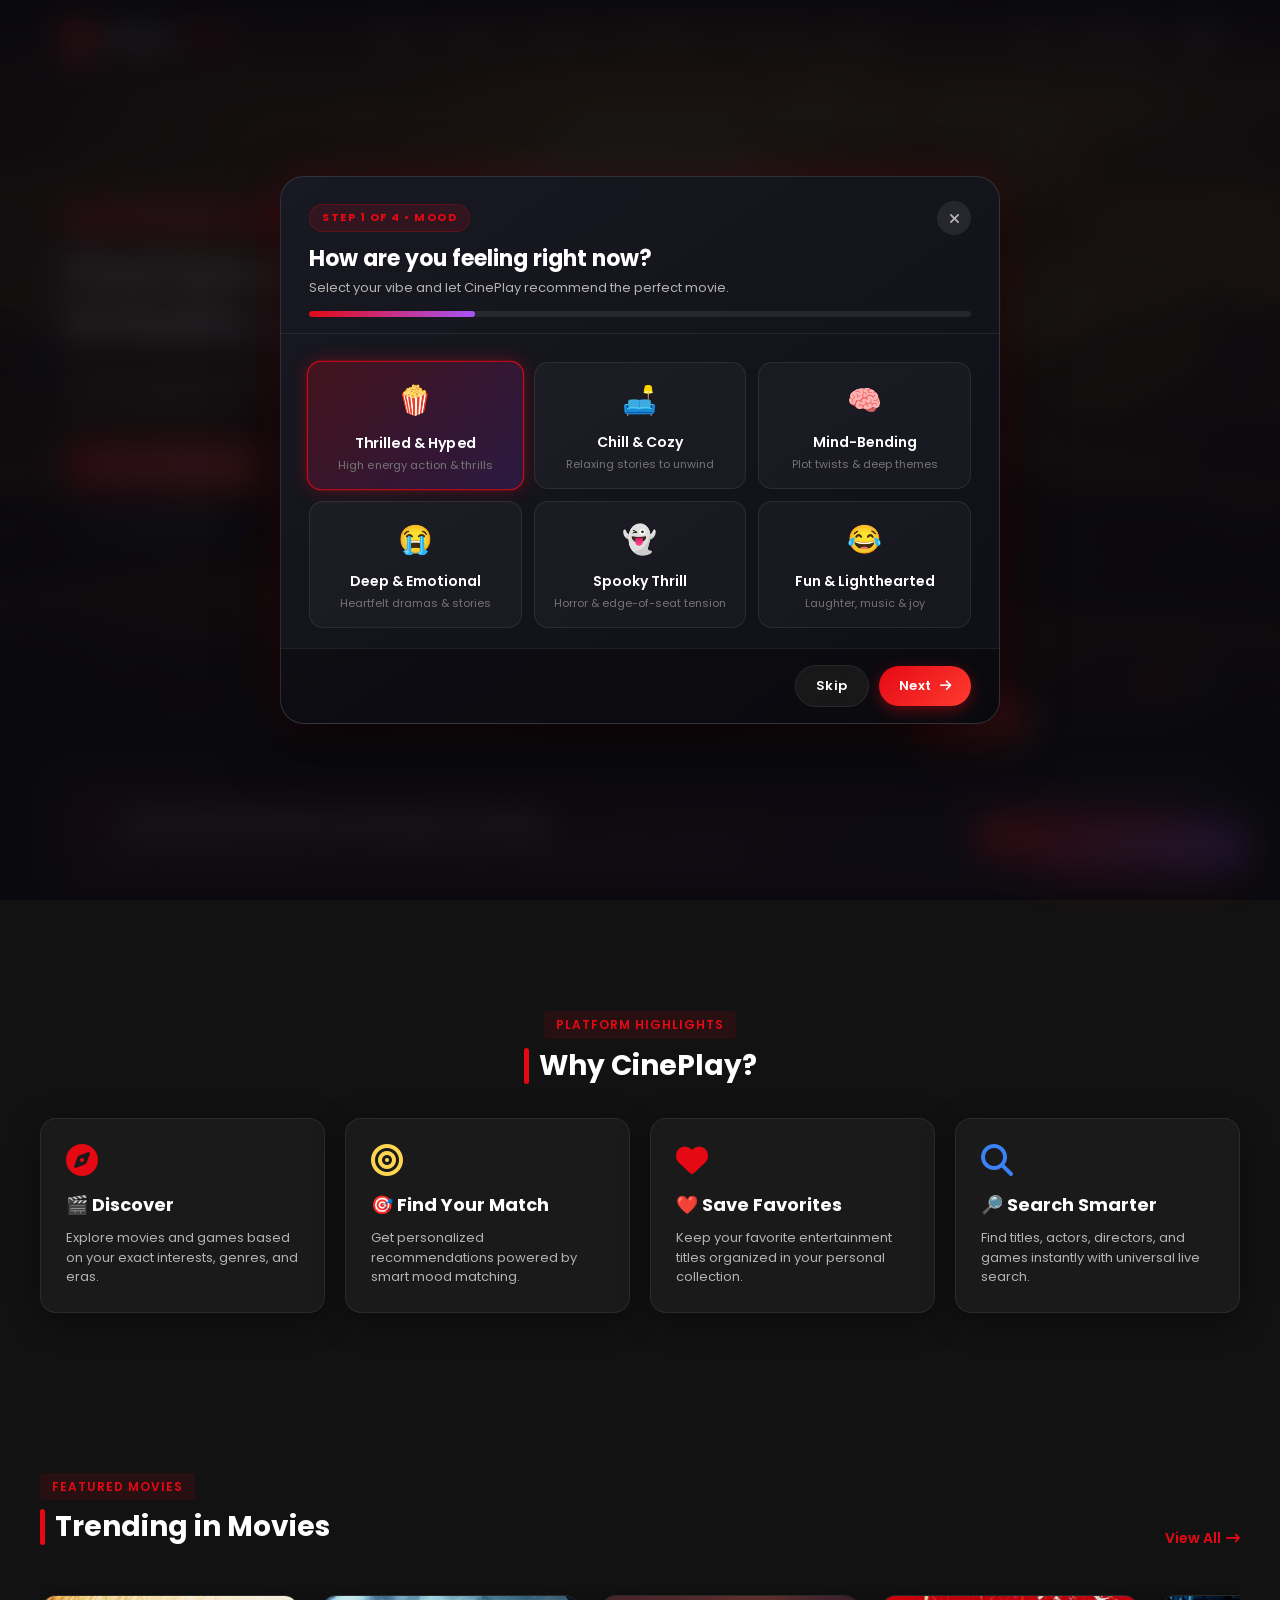
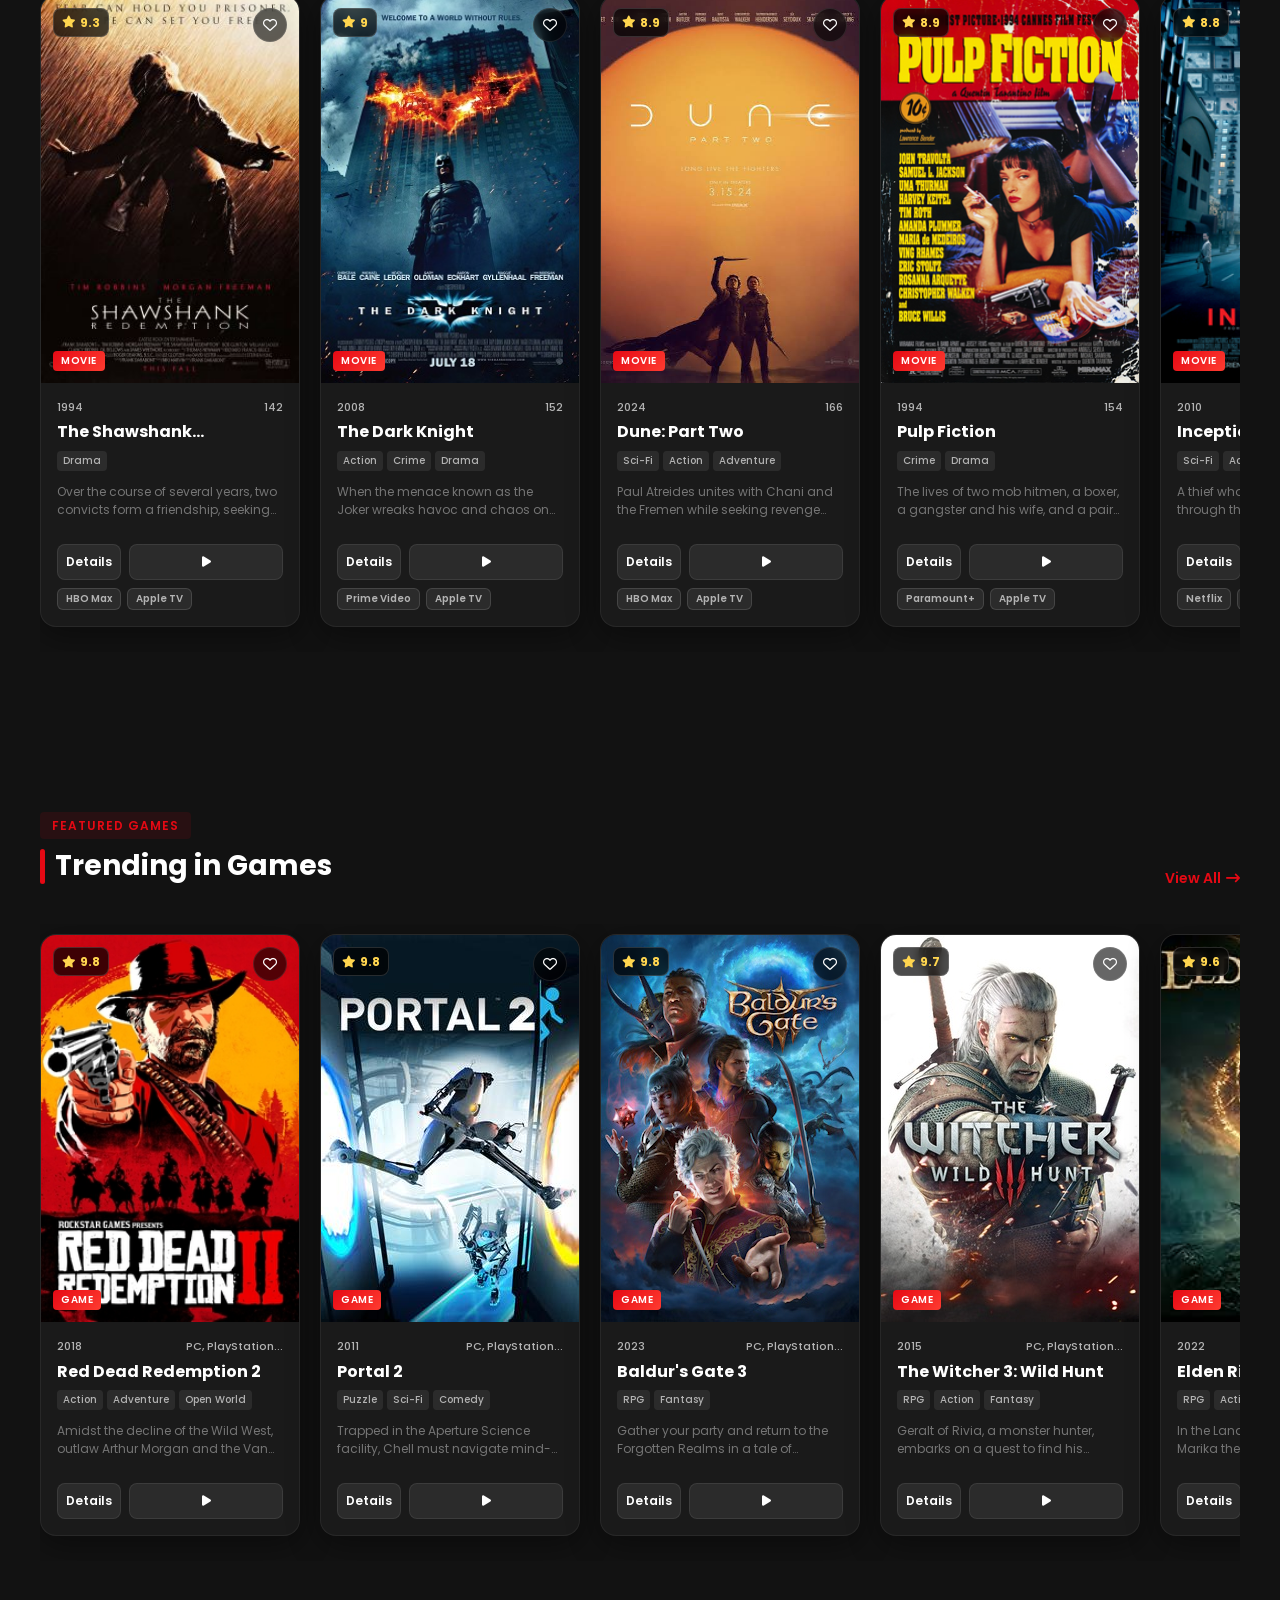
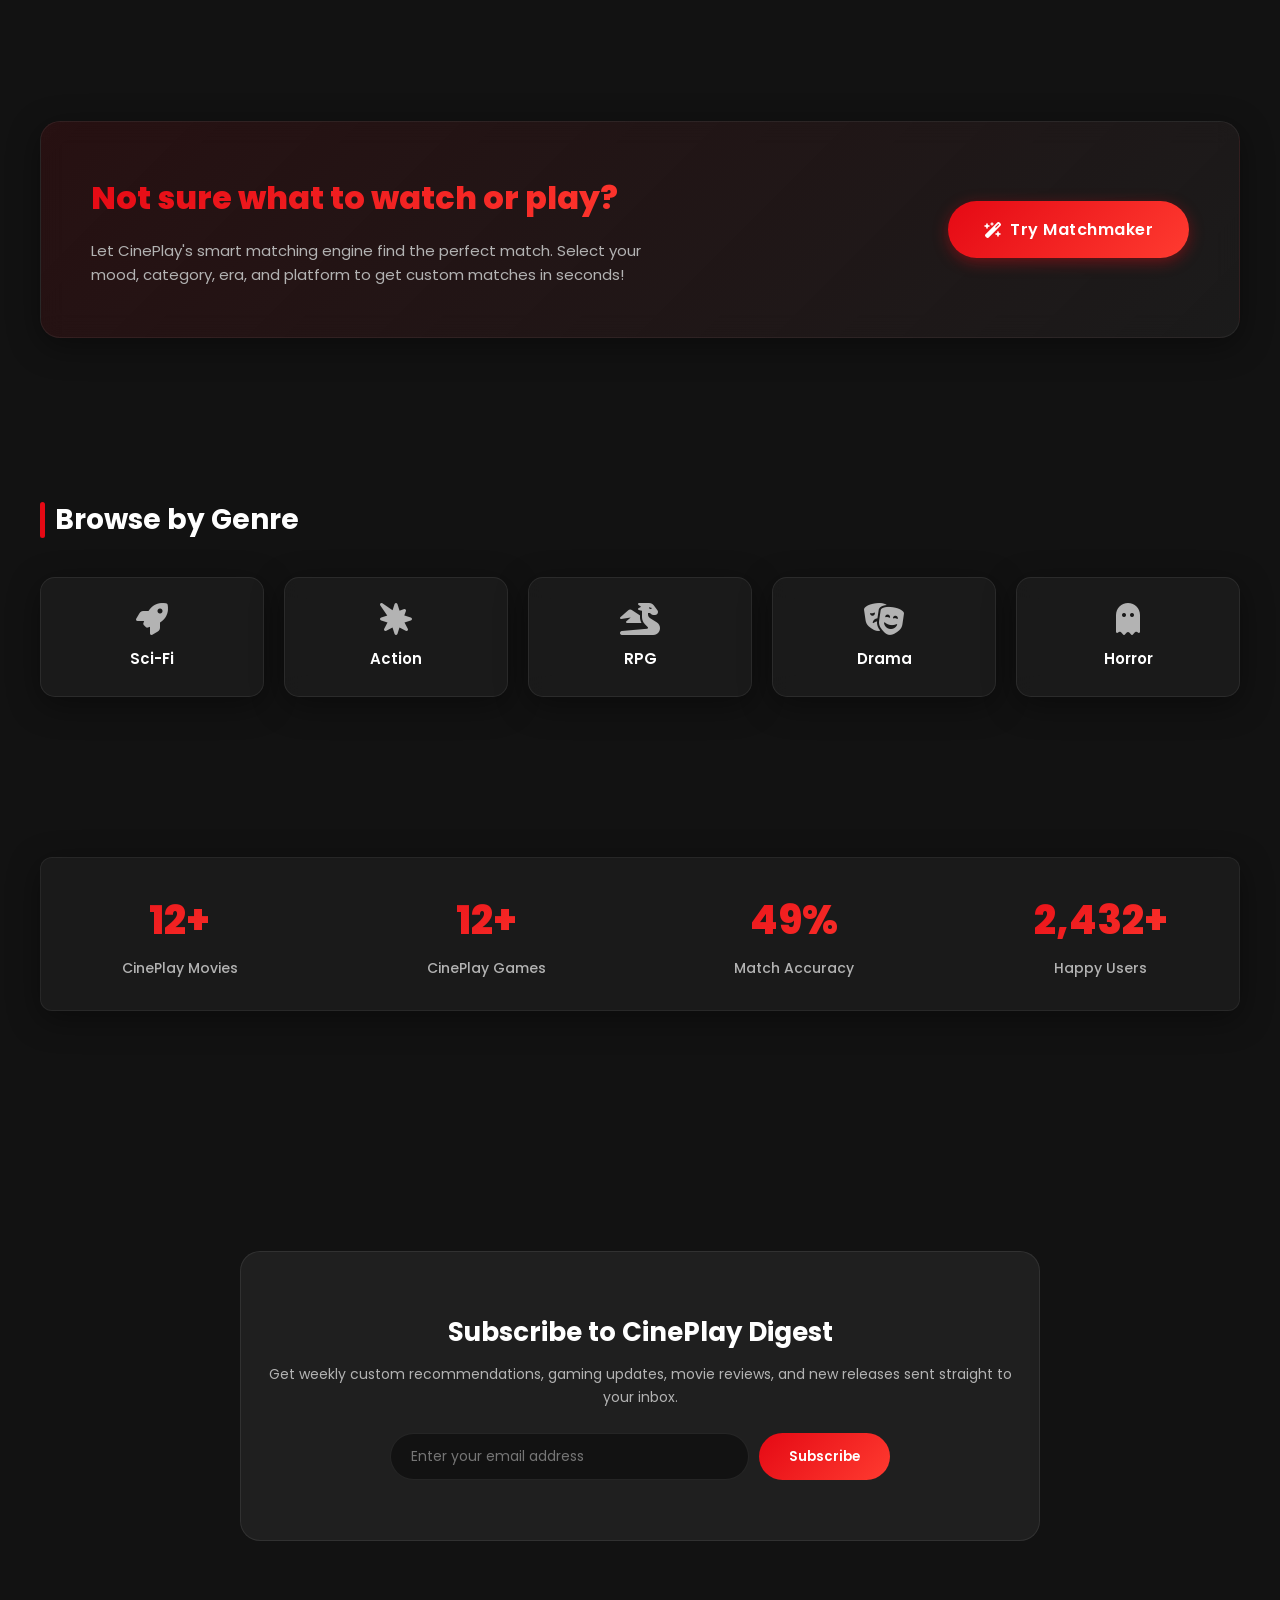
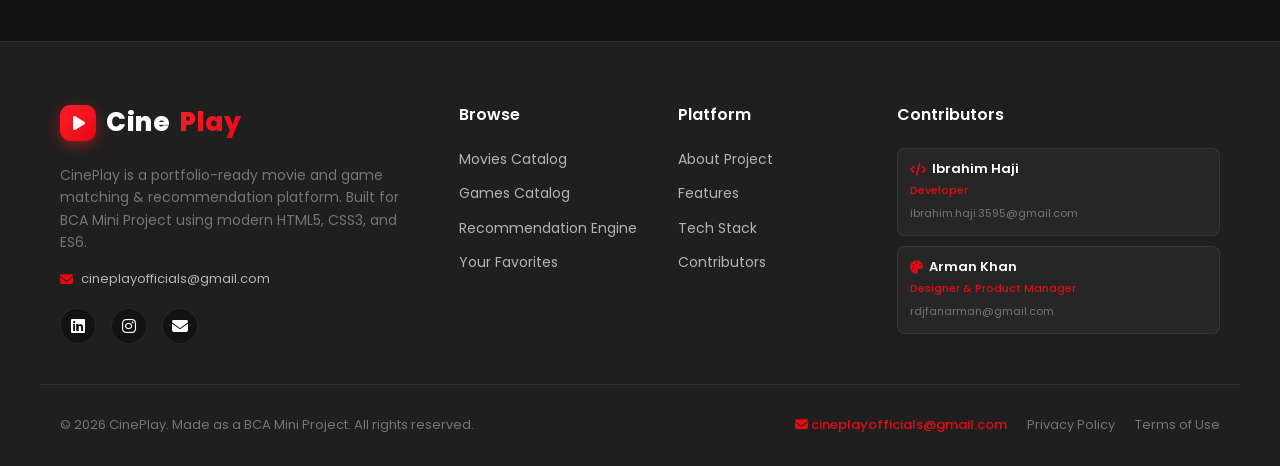
==== commit 0e0b9779: "fix: mobile responsive layout - hero 2x2 grid, carousel arrows above buttons, quiz compact 2-col, he" ====
--- a/index.html
+++ b/index.html
@@ -58,7 +58,7 @@
           <span class="slide-tag"><i class="fa-solid fa-compass"></i> YOUR PERSONAL ENTERTAINMENT GUIDE</span>
           <h1 class="slide-title">Find Something You'll Actually Love.</h1>
           <p class="slide-desc" style="font-size: 16px; margin-bottom: 25px; color: rgba(255, 255, 255, 0.9);">Discover movies and games based on your mood, taste, era, and personal preferences.</p>
-          <div class="slide-actions" style="display: flex; gap: 12px; flex-wrap: wrap;">
+          <div class="slide-actions">
             <a href="movies.html" class="btn btn-primary"><i class="fa-solid fa-film"></i> Explore Movies</a>
             <a href="games.html" class="btn btn-outline"><i class="fa-solid fa-gamepad"></i> Explore Games</a>
             <a href="recommendations.html" class="btn btn-outline" style="border-color: var(--accent-red);"><i class="fa-solid fa-wand-magic-sparkles"></i> Find My Match</a>
--- a/css/style.css
+++ b/css/style.css
@@ -116,17 +116,42 @@
   left: 0;
   width: 100%;
   z-index: 1000;
-  transition: background 0.4s ease, padding 0.4s ease, backdrop-filter 0.4s ease;
-  padding: 20px 0;
+  transition: background 0.4s ease, padding 0.4s ease, backdrop-filter 0.4s ease, box-shadow 0.4s ease;
+  padding: 18px 0;
+  background: linear-gradient(180deg, rgba(0, 0, 0, 0.75) 0%, rgba(0, 0, 0, 0.3) 60%, transparent 100%);
 }
 
 header.sticky {
   background: var(--glass-bg);
-  backdrop-filter: blur(15px);
-  -webkit-backdrop-filter: blur(15px);
+  backdrop-filter: blur(16px);
+  -webkit-backdrop-filter: blur(16px);
   padding: 12px 0;
   border-bottom: 1px solid var(--glass-border);
   box-shadow: 0 4px 30px rgba(0, 0, 0, 0.15);
+}
+
+/* Ensure header elements pop cleanly against dark hero banners in light mode */
+header:not(.sticky) .logo {
+  color: #ffffff !important;
+}
+
+header:not(.sticky) .theme-toggle,
+header:not(.sticky) .mobile-menu-btn {
+  color: #ffffff !important;
+}
+
+header:not(.sticky) .nav-link {
+  color: rgba(255, 255, 255, 0.8) !important;
+}
+
+header:not(.sticky) .nav-link:hover,
+header:not(.sticky) .nav-link.active {
+  color: #ffffff !important;
+}
+
+header:not(.sticky) .nav-auth-btn {
+  color: #ffffff !important;
+  border-color: rgba(255, 255, 255, 0.35) !important;
 }
 
 .nav-container {
@@ -388,45 +413,88 @@
 }
 
 .btn-outline {
-  border: 2px solid rgba(255, 255, 255, 0.4);
+  border: 1.5px solid var(--border-color);
   color: var(--text-primary);
-  background: rgba(255, 255, 255, 0.05);
-  backdrop-filter: blur(5px);
+  background: var(--bg-card);
+  backdrop-filter: blur(8px);
+  -webkit-backdrop-filter: blur(8px);
 }
 
 .btn-outline:hover {
+  border-color: var(--accent-red) !important;
+  background: rgba(229, 9, 20, 0.15) !important;
+  color: var(--text-primary) !important;
+  transform: translateY(-2px);
+  box-shadow: 0 4px 15px rgba(229, 9, 20, 0.25);
+}
+
+/* Hero Slide Action Buttons Row */
+.slide-actions {
+  display: flex;
+  gap: 12px;
+  flex-wrap: wrap;
+  align-items: center;
+}
+
+/* Specific Hero Banner Action Buttons (Always High Contrast on Dark Banner) */
+.slide-content .btn-primary {
+  background: var(--accent-gradient);
+  color: #ffffff !important;
+  box-shadow: 0 4px 20px rgba(229, 9, 20, 0.5);
+  border: 1.5px solid transparent;
+}
+
+.slide-content .btn-outline {
+  color: #ffffff !important;
+  background: rgba(10, 10, 15, 0.55) !important;
+  border: 1.5px solid rgba(255, 255, 255, 0.4) !important;
+  backdrop-filter: blur(10px) !important;
+  -webkit-backdrop-filter: blur(10px) !important;
+  text-shadow: 0 1px 4px rgba(0, 0, 0, 0.6);
+}
+
+.slide-content .btn-outline i,
+.slide-content .btn-outline span {
+  color: #ffffff !important;
+}
+
+.slide-content .btn-outline:hover,
+.slide-content .btn-outline:active {
+  background: rgba(255, 255, 255, 0.25) !important;
   border-color: #ffffff !important;
-  background: #ffffff !important;
-  color: #121212 !important;
+  color: #ffffff !important;
   transform: translateY(-2px);
   box-shadow: 0 6px 20px rgba(255, 255, 255, 0.25);
 }
 
-.btn-outline:hover i,
-.btn-outline:hover span {
-  color: #121212 !important;
-}
-
-/* Carousel Dots and Navigation */
+/* Carousel Navigation Arrows */
 .carousel-btn {
   position: absolute;
   top: 50%;
   transform: translateY(-50%);
-  width: 50px;
-  height: 50px;
+  width: 46px;
+  height: 46px;
   border-radius: 50%;
-  background: rgba(0, 0, 0, 0.5);
+  background: rgba(15, 15, 22, 0.65);
+  backdrop-filter: blur(10px);
+  -webkit-backdrop-filter: blur(10px);
+  border: 1px solid rgba(255, 255, 255, 0.2);
   color: #fff;
   display: flex;
   align-items: center;
   justify-content: center;
-  font-size: 20px;
-  z-index: 15;
-  transition: background var(--transition-speed) ease, color var(--transition-speed) ease;
+  font-size: 18px;
+  z-index: 20;
+  cursor: pointer;
+  box-shadow: 0 4px 15px rgba(0, 0, 0, 0.4);
+  transition: all var(--transition-speed) ease;
 }
 
 .carousel-btn:hover {
   background: var(--accent-red);
+  border-color: var(--accent-red);
+  transform: translateY(-50%) scale(1.1);
+  box-shadow: 0 0 20px rgba(229, 9, 20, 0.6);
 }
 
 .carousel-prev {
@@ -1577,16 +1645,26 @@
 }
 
 .quiz-modal-box {
-  background: linear-gradient(145deg, rgba(25, 25, 35, 0.95) 0%, rgba(15, 15, 22, 0.98) 100%);
+  background: linear-gradient(145deg, rgba(25, 25, 35, 0.98) 0%, rgba(15, 15, 22, 0.99) 100%);
   border: 1px solid rgba(255, 255, 255, 0.12);
-  box-shadow: 0 20px 60px rgba(0, 0, 0, 0.7), 0 0 40px rgba(229, 9, 20, 0.15);
+  box-shadow: 0 20px 60px rgba(0, 0, 0, 0.7), 0 0 40px rgba(229, 9, 20, 0.18);
   border-radius: 24px;
   width: 100%;
   max-width: 720px;
+  max-height: 90vh;
+  display: flex;
+  flex-direction: column;
   overflow: hidden;
   transform: translateY(30px) scale(0.95);
   transition: transform 0.4s cubic-bezier(0.175, 0.885, 0.32, 1.275);
   position: relative;
+  z-index: 2510;
+}
+
+[data-theme="light"] .quiz-modal-box {
+  background: #ffffff;
+  border: 1px solid rgba(0, 0, 0, 0.1);
+  box-shadow: 0 25px 70px rgba(0, 0, 0, 0.25), 0 0 35px rgba(229, 9, 20, 0.12);
 }
 
 .mood-modal-overlay.active .quiz-modal-box {
@@ -1594,20 +1672,21 @@
 }
 
 .quiz-modal-header {
-  padding: 25px 30px 20px;
+  padding: 24px 28px 16px;
   border-bottom: 1px solid var(--border-color);
   position: relative;
+  flex-shrink: 0;
 }
 
 .quiz-step-indicator {
   display: flex;
   align-items: center;
   justify-content: space-between;
-  margin-bottom: 12px;
+  margin-bottom: 10px;
 }
 
 .quiz-step-tag {
-  font-size: 12px;
+  font-size: 11px;
   font-weight: 700;
   letter-spacing: 1.5px;
   text-transform: uppercase;
@@ -1621,14 +1700,19 @@
 .quiz-close-btn {
   background: rgba(255, 255, 255, 0.08);
   color: var(--text-secondary);
-  width: 36px;
-  height: 36px;
+  width: 34px;
+  height: 34px;
   border-radius: 50%;
   display: flex;
   align-items: center;
   justify-content: center;
-  font-size: 16px;
+  font-size: 15px;
   transition: all 0.2s ease;
+}
+
+[data-theme="light"] .quiz-close-btn {
+  background: rgba(0, 0, 0, 0.06);
+  color: var(--text-primary);
 }
 
 .quiz-close-btn:hover {
@@ -1643,7 +1727,11 @@
   background: rgba(255, 255, 255, 0.08);
   border-radius: 10px;
   overflow: hidden;
-  margin-top: 15px;
+  margin-top: 12px;
+}
+
+[data-theme="light"] .quiz-progress-track {
+  background: rgba(0, 0, 0, 0.06);
 }
 
 .quiz-progress-bar {
@@ -1655,22 +1743,25 @@
 }
 
 .quiz-title {
-  font-size: 24px;
+  font-size: 22px;
   font-weight: 700;
-  margin-top: 10px;
+  margin-top: 8px;
   color: var(--text-primary);
+  line-height: 1.3;
 }
 
 .quiz-subtitle {
-  font-size: 14px;
+  font-size: 13px;
   color: var(--text-secondary);
   margin-top: 4px;
 }
 
 .quiz-body {
-  padding: 25px 30px;
-  max-height: 65vh;
+  padding: 20px 28px;
+  flex: 1;
   overflow-y: auto;
+  min-height: 0;
+  -webkit-overflow-scrolling: touch;
 }
 
 .quiz-step-pane {
@@ -1684,74 +1775,98 @@
 
 .quiz-options-grid {
   display: grid;
-  grid-template-columns: repeat(auto-fit, minmax(190px, 1fr));
-  gap: 15px;
-  margin-top: 10px;
+  grid-template-columns: repeat(auto-fit, minmax(180px, 1fr));
+  gap: 12px;
+  margin-top: 8px;
 }
 
 .quiz-option-card {
   background: rgba(255, 255, 255, 0.03);
   border: 1px solid rgba(255, 255, 255, 0.08);
-  border-radius: 16px;
-  padding: 20px 16px;
+  border-radius: 14px;
+  padding: 16px 14px;
   text-align: center;
   cursor: pointer;
-  transition: all 0.3s cubic-bezier(0.25, 0.8, 0.25, 1);
+  transition: all 0.25s cubic-bezier(0.25, 0.8, 0.25, 1);
   position: relative;
   overflow: hidden;
+}
+
+[data-theme="light"] .quiz-option-card {
+  background: #f8f9fa;
+  border: 1px solid rgba(0, 0, 0, 0.08);
 }
 
 .quiz-option-card:hover {
   background: rgba(255, 255, 255, 0.08);
   border-color: rgba(229, 9, 20, 0.4);
-  transform: translateY(-4px);
-  box-shadow: 0 10px 25px rgba(0, 0, 0, 0.3);
+  transform: translateY(-3px);
+  box-shadow: 0 8px 20px rgba(0, 0, 0, 0.25);
+}
+
+[data-theme="light"] .quiz-option-card:hover {
+  background: #f1f3f5;
+  border-color: var(--accent-red);
 }
 
 .quiz-option-card.selected {
-  background: linear-gradient(135deg, rgba(229, 9, 20, 0.25) 0%, rgba(147, 51, 234, 0.2) 100%);
+  background: linear-gradient(135deg, rgba(229, 9, 20, 0.22) 0%, rgba(147, 51, 234, 0.18) 100%);
   border-color: var(--accent-red);
-  box-shadow: 0 0 20px rgba(229, 9, 20, 0.35);
+  box-shadow: 0 0 16px rgba(229, 9, 20, 0.35);
   transform: scale(1.02);
 }
 
+[data-theme="light"] .quiz-option-card.selected {
+  background: linear-gradient(135deg, rgba(229, 9, 20, 0.12) 0%, rgba(147, 51, 234, 0.1) 100%);
+  border-color: var(--accent-red);
+  box-shadow: 0 0 16px rgba(229, 9, 20, 0.2);
+}
+
 .quiz-option-icon {
-  font-size: 32px;
-  margin-bottom: 10px;
+  font-size: 28px;
+  margin-bottom: 8px;
   display: block;
   transition: transform 0.3s ease;
 }
 
 .quiz-option-card:hover .quiz-option-icon {
-  transform: scale(1.15);
+  transform: scale(1.12);
 }
 
 .quiz-option-title {
-  font-size: 15px;
+  font-size: 14px;
   font-weight: 600;
   color: var(--text-primary);
-  margin-bottom: 4px;
+  margin-bottom: 3px;
 }
 
 .quiz-option-desc {
-  font-size: 12px;
+  font-size: 11px;
   color: var(--text-muted);
+  line-height: 1.35;
 }
 
 .quiz-modal-footer {
-  padding: 20px 30px;
+  padding: 16px 28px;
   border-top: 1px solid var(--border-color);
   display: flex;
   align-items: center;
   justify-content: space-between;
-  background: rgba(0, 0, 0, 0.2);
+  background: rgba(0, 0, 0, 0.35);
+  flex-shrink: 0;
+  gap: 12px;
+}
+
+[data-theme="light"] .quiz-modal-footer {
+  background: #f8f9fa;
+  border-top: 1px solid rgba(0, 0, 0, 0.08);
 }
 
 .quiz-nav-btn {
-  padding: 10px 22px;
+  padding: 10px 20px;
   border-radius: 30px;
   font-weight: 600;
-  font-size: 14px;
+  font-size: 13px;
   display: inline-flex;
   align-items: center;
   gap: 8px;
@@ -2010,6 +2125,26 @@
   justify-content: space-between;
   gap: 20px;
   flex-wrap: wrap;
+}
+
+[data-theme="light"] .anti-scroll-banner {
+  background: linear-gradient(135deg, rgba(229, 9, 20, 0.08) 0%, rgba(124, 58, 237, 0.08) 100%);
+  border: 1px solid rgba(229, 9, 20, 0.2);
+  box-shadow: 0 8px 24px rgba(0, 0, 0, 0.04);
+}
+
+[data-theme="light"] .search-suggestions-dropdown {
+  background: #ffffff;
+  border: 1px solid rgba(229, 9, 20, 0.3);
+  box-shadow: 0 15px 35px rgba(0, 0, 0, 0.12);
+}
+
+[data-theme="light"] .suggestion-item {
+  border-bottom: 1px solid rgba(0, 0, 0, 0.05);
+}
+
+[data-theme="light"] .suggestion-item:hover {
+  background: rgba(229, 9, 20, 0.08);
 }
 
 .anti-scroll-text h3 {
--- a/css/responsive.css
+++ b/css/responsive.css
@@ -105,30 +105,98 @@
     visibility: visible;
   }
 
-  /* Slider controls adjustments */
+  /* Hero Slider adjustments for Mobile */
   .hero-slider {
-    height: 70vh;
+    height: 82vh;
+    min-height: 520px;
+  }
+
+  .slide-container {
+    position: absolute;
+    top: 52%;
+    left: 50%;
+    transform: translate(-50%, -50%);
+    width: 92%;
+    padding: 0 5px;
+    display: flex;
+    flex-direction: column;
+    align-items: center;
+    text-align: center;
   }
 
   .slide-content {
-    bottom: 12%;
     max-width: 100%;
+    display: flex;
+    flex-direction: column;
+    align-items: center;
+  }
+
+  .slide-tag {
+    font-size: 11px;
+    padding: 4px 10px;
+    margin-bottom: 10px;
   }
 
   .slide-title {
-    font-size: 28px;
-  }
-
+    font-size: 26px;
+    line-height: 1.25;
+    margin-bottom: 10px;
+  }
+
+  .slide-desc {
+    font-size: 13px;
+    margin-bottom: 18px;
+    display: -webkit-box;
+    -webkit-line-clamp: 2;
+    -webkit-box-orient: vertical;
+    overflow: hidden;
+  }
+
+  /* 2x2 Clean Hero Actions Grid on Mobile */
+  .slide-actions {
+    display: grid !important;
+    grid-template-columns: 1fr 1fr !important;
+    gap: 10px !important;
+    width: 100% !important;
+    max-width: 380px !important;
+  }
+
+  .slide-actions .btn {
+    width: 100% !important;
+    padding: 10px 12px !important;
+    font-size: 12.5px !important;
+    justify-content: center !important;
+    border-radius: 25px !important;
+    white-space: nowrap;
+  }
+
+  /* Carousel Arrow Controls cleanly separated from buttons */
   .carousel-btn {
-    width: 40px;
-    height: 40px;
-    font-size: 16px;
+    width: 36px;
+    height: 36px;
+    font-size: 14px;
+    top: 32%;
+    transform: translateY(-50%);
+  }
+
+  .carousel-prev {
+    left: 10px;
+  }
+
+  .carousel-next {
+    right: 10px;
+  }
+
+  .carousel-dots {
+    bottom: 18px;
+    right: 50%;
+    transform: translateX(50%);
   }
 
   /* Search Panel Stacked */
   .search-container {
-    margin-top: -20px;
-    padding: 0 10px;
+    margin-top: -25px;
+    padding: 0 12px;
   }
 
   .search-box {
@@ -143,20 +211,24 @@
 
   .search-input {
     border-radius: 12px;
+    padding: 12px 12px 12px 45px;
+    font-size: 14px;
   }
 
   .search-btn {
     width: 100%;
     border-radius: 12px;
-    padding: 14px;
+    padding: 12px;
     text-align: center;
+    font-size: 14px;
   }
 
   /* Filter Panel wrap */
   .filter-panel {
     flex-direction: column;
     align-items: stretch;
-    gap: 15px;
+    gap: 12px;
+    padding: 15px;
   }
 
   .filter-group {
@@ -165,6 +237,7 @@
 
   .filter-select {
     flex-grow: 1;
+    font-size: 13px;
   }
 
   .genres-pills {
@@ -174,9 +247,10 @@
   /* Stats grid standard */
   .stats-grid {
     grid-template-columns: 1fr 1fr;
-  }
-
-  /* Modal responsive (turns into column card stack) */
+    gap: 15px;
+  }
+
+  /* Details Modal responsive */
   .modal-content {
     flex-direction: column;
     max-width: 450px;
@@ -186,15 +260,15 @@
 
   .modal-poster {
     width: 100%;
-    height: 250px;
+    height: 230px;
   }
 
   .modal-body {
-    padding: 25px 20px;
+    padding: 20px 16px;
   }
 
   .modal-title {
-    font-size: 22px;
+    font-size: 20px;
   }
 
   /* Recommendation grid settings */
@@ -203,29 +277,106 @@
   }
 
   .rec-panel {
-    padding: 20px;
+    padding: 20px 15px;
+  }
+
+  /* Mood Quiz Mobile Optimization */
+  .mood-modal-overlay {
+    padding: 12px 8px;
+  }
+
+  .quiz-modal-box {
+    max-height: 94vh;
+    border-radius: 20px;
+  }
+
+  .quiz-modal-header {
+    padding: 16px 18px 12px;
+  }
+
+  .quiz-title {
+    font-size: 18px;
+    line-height: 1.3;
+    margin-top: 6px;
+  }
+
+  .quiz-subtitle {
+    font-size: 12px;
+  }
+
+  .quiz-body {
+    padding: 12px 16px;
+  }
+
+  .quiz-options-grid {
+    grid-template-columns: repeat(2, 1fr) !important;
+    gap: 8px !important;
+  }
+
+  .quiz-option-card {
+    padding: 12px 8px !important;
+    border-radius: 12px !important;
+  }
+
+  .quiz-option-icon {
+    font-size: 24px !important;
+    margin-bottom: 4px !important;
+  }
+
+  .quiz-option-title {
+    font-size: 12.5px !important;
+  }
+
+  .quiz-option-desc {
+    font-size: 10.5px !important;
+    line-height: 1.25 !important;
+  }
+
+  .quiz-modal-footer {
+    padding: 12px 16px;
+    gap: 8px;
+  }
+
+  .quiz-nav-btn {
+    padding: 8px 16px;
+    font-size: 12.5px;
+  }
+
+  .quiz-result-hero {
+    flex-direction: column;
+    text-align: center;
+    padding: 12px;
+    gap: 12px;
+  }
+
+  .quiz-result-poster {
+    width: 90px;
+    height: 130px;
+    margin: 0 auto;
   }
 }
 
 @media (max-width: 576px) {
   .hero-slider {
-    height: 60vh;
+    height: 85vh;
+    min-height: 500px;
   }
 
   .slide-title {
-    font-size: 24px;
+    font-size: 23px;
   }
 
   .slide-meta {
     font-size: 12px;
+    gap: 10px;
   }
 
   .slide-desc {
-    display: none; /* Hide descriptions on very small screens for vertical space */
+    display: none; /* Keep clean space on small phones */
   }
 
   .section-title {
-    font-size: 22px;
+    font-size: 20px;
   }
 
   .footer-grid {
@@ -234,13 +385,13 @@
   }
 
   .stats-grid {
-    grid-template-columns: 1fr;
-    gap: 20px;
+    grid-template-columns: 1fr 1fr;
+    gap: 12px;
   }
 
   .rec-options-grid {
     grid-template-columns: 1fr;
-    gap: 12px;
+    gap: 10px;
   }
 
   .dev-cards {
@@ -249,7 +400,7 @@
 
   .newsletter-form {
     flex-direction: column;
-    gap: 12px;
+    gap: 10px;
   }
 
   .newsletter-input {
@@ -267,17 +418,17 @@
 
   /* Nav actions and auth on mobile */
   .nav-actions {
-    gap: 8px;
+    gap: 6px;
   }
 
   .nav-auth-btn {
-    padding: 6px 12px;
-    font-size: 12px;
+    padding: 6px 10px;
+    font-size: 11px;
   }
 
   .user-profile {
-    padding: 4px 8px;
-    gap: 6px;
+    padding: 4px 6px;
+    gap: 5px;
   }
 
   .user-name {
@@ -286,17 +437,17 @@
 
   .floating-match-btn {
     bottom: 20px;
-    right: 15px;
-    padding: 10px 16px;
+    right: 12px;
+    padding: 9px 14px;
     font-size: 12px;
   }
 
   .back-to-top {
-    bottom: 75px;
-    right: 15px;
-    width: 38px;
-    height: 38px;
-    font-size: 14px;
+    bottom: 70px;
+    right: 12px;
+    width: 36px;
+    height: 36px;
+    font-size: 13px;
   }
 }
 
@@ -306,12 +457,16 @@
   }
 
   .nav-auth-btn {
-    padding: 8px 10px;
+    padding: 7px 9px;
     border-radius: 50%;
   }
 
   .logo {
-    font-size: 20px;
+    font-size: 19px;
+  }
+
+  .slide-actions {
+    grid-template-columns: 1fr !important;
+    gap: 8px !important;
   }
 }
-
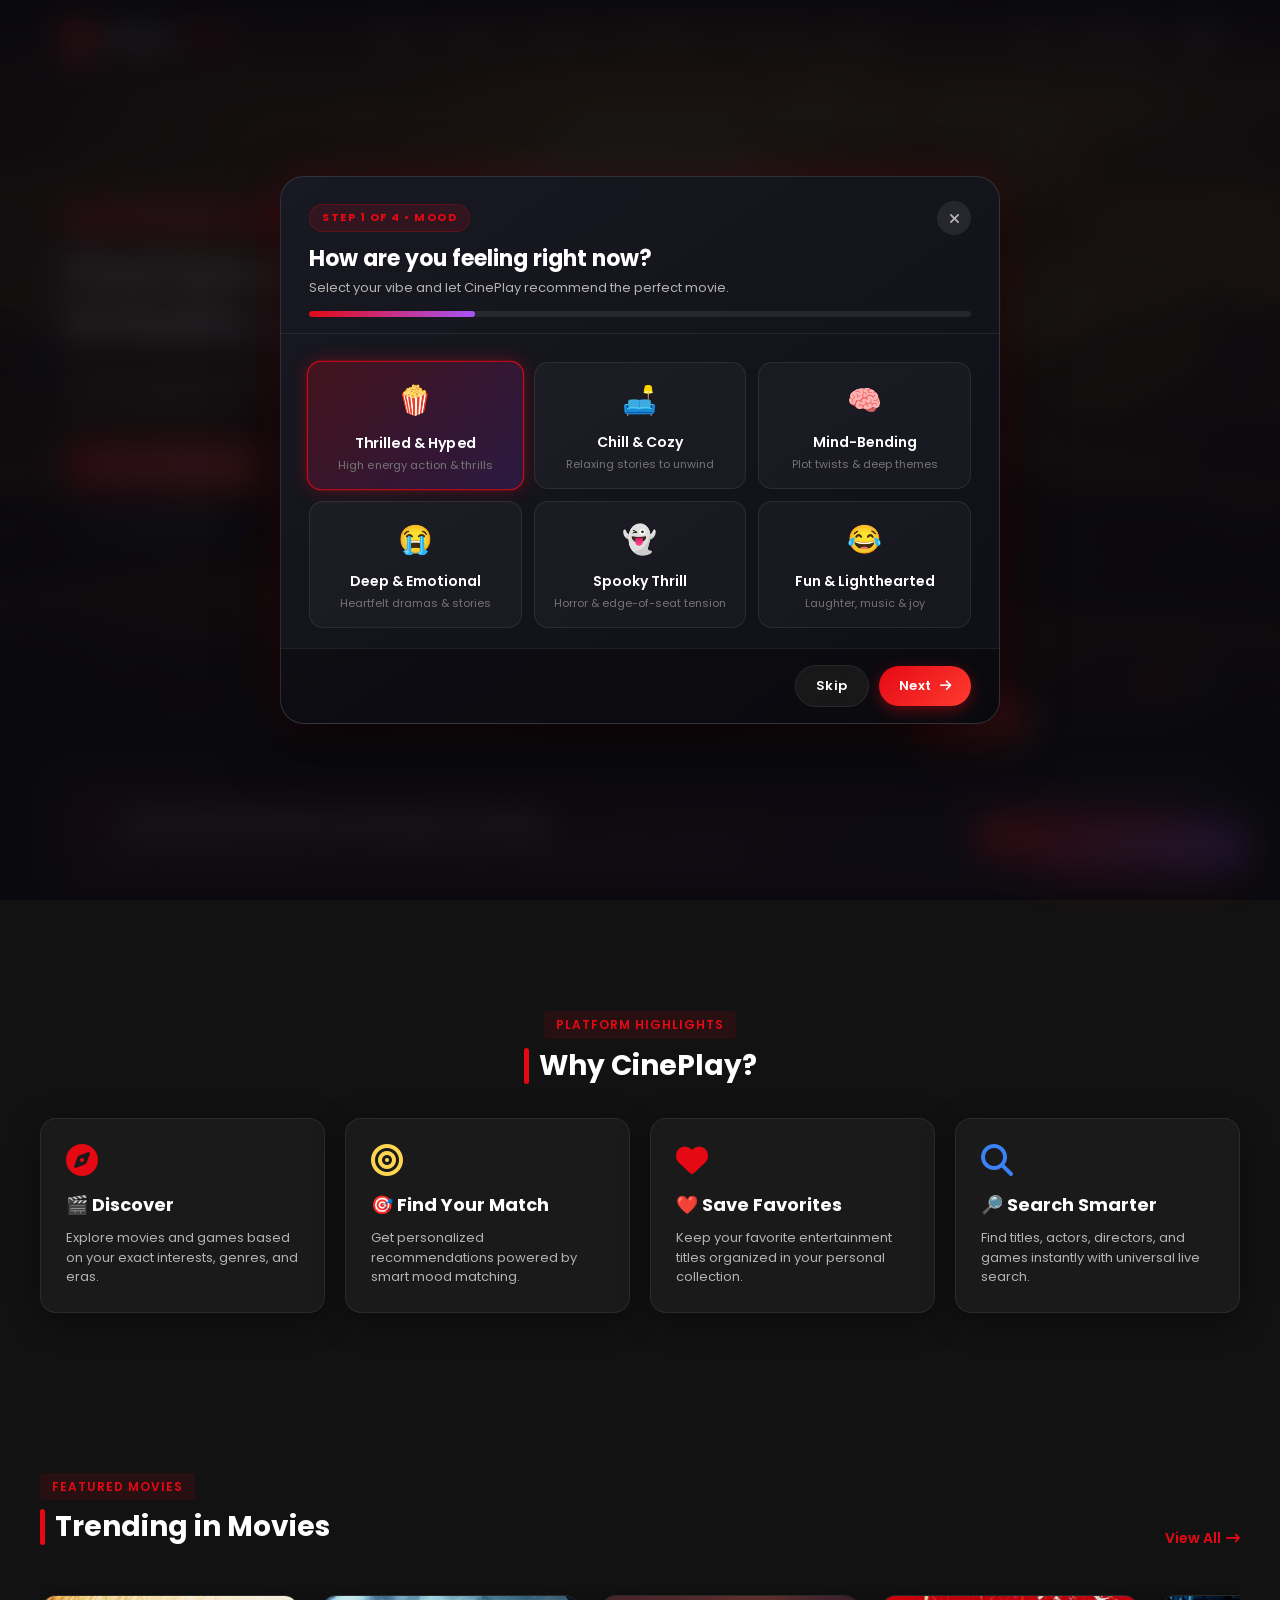
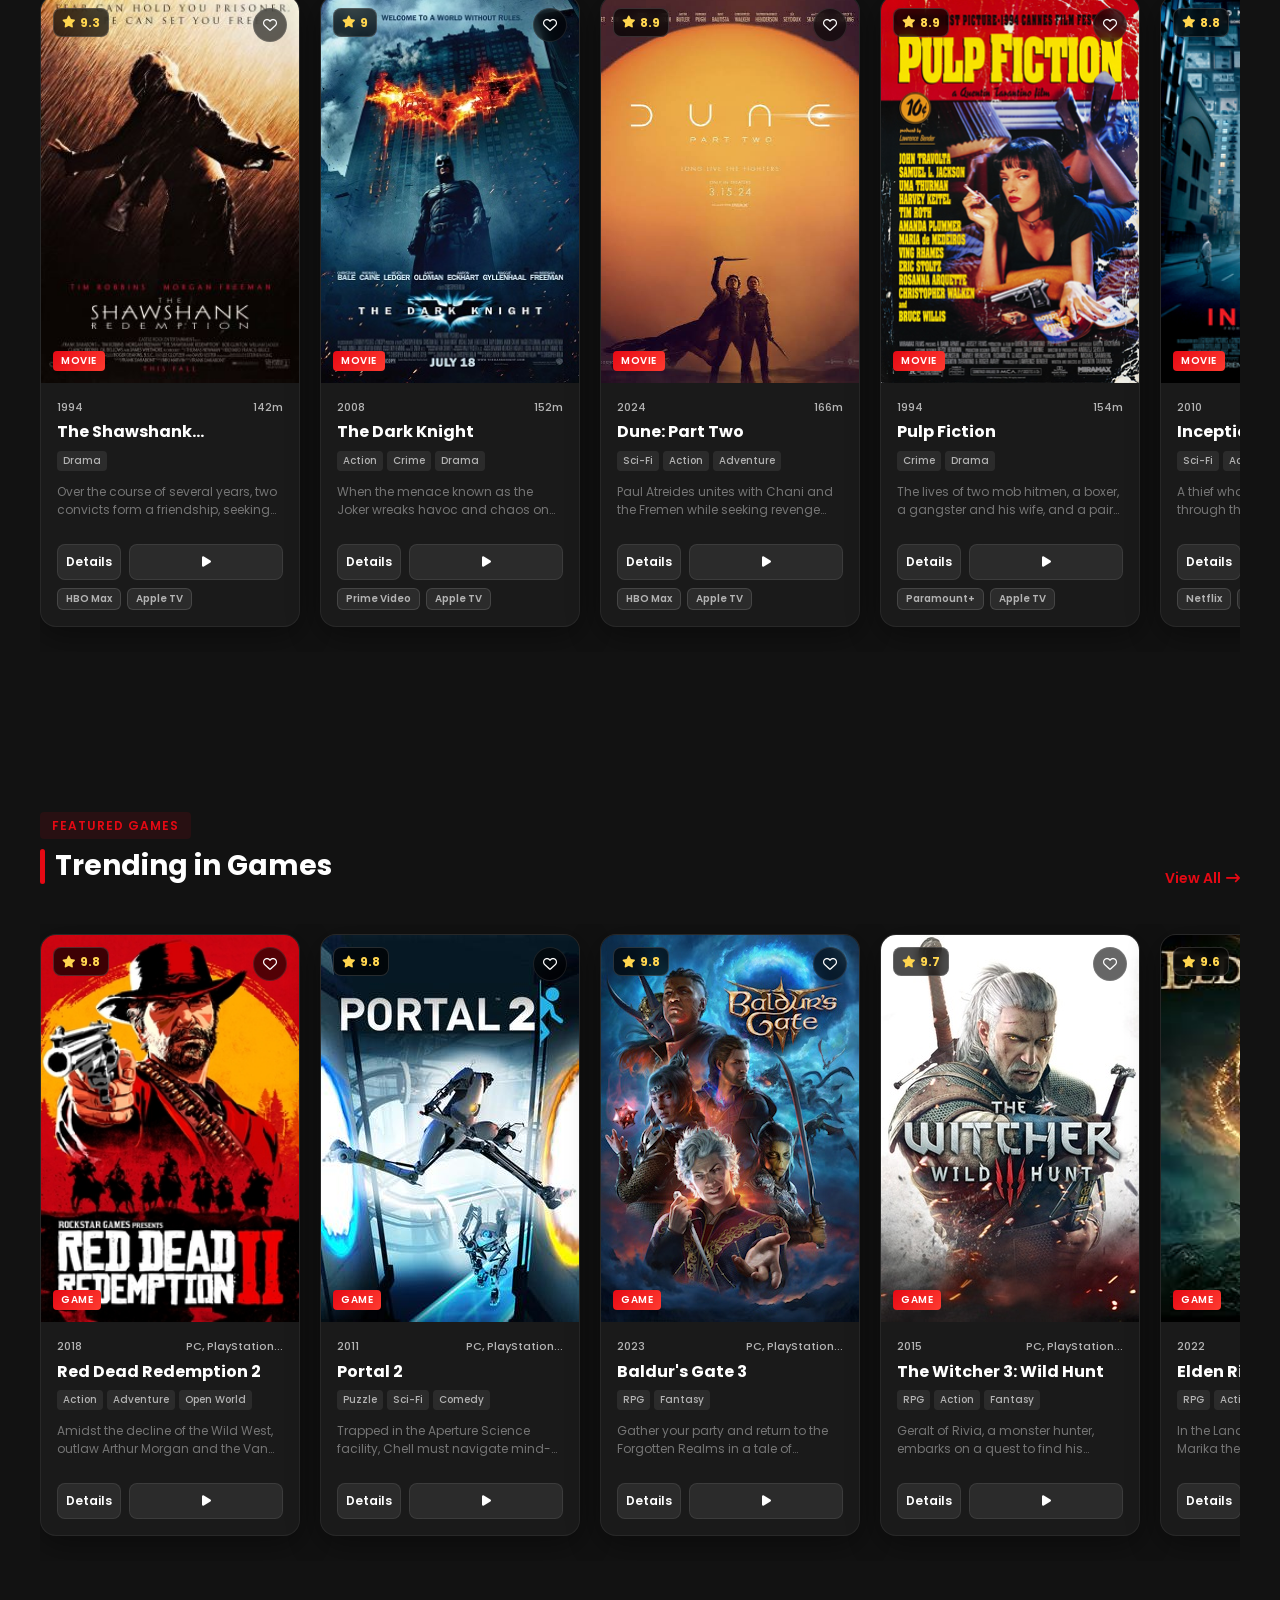
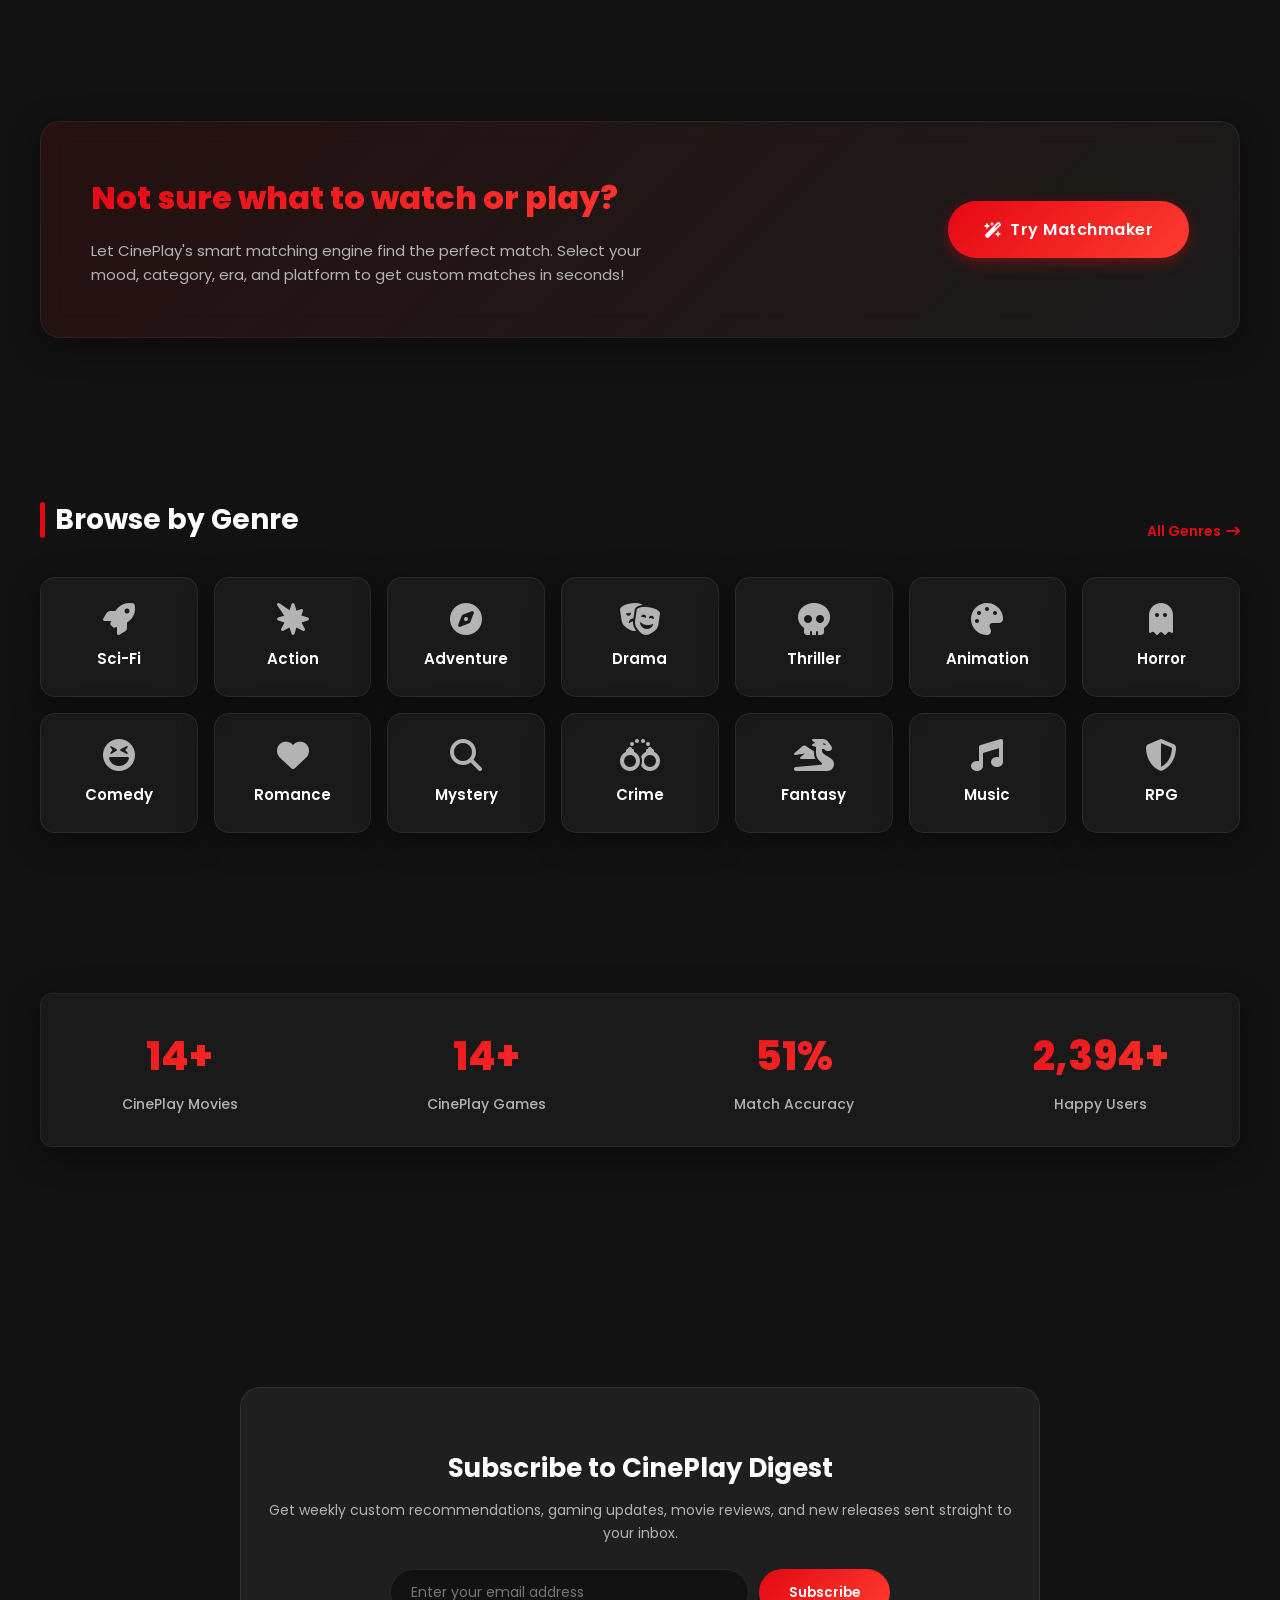
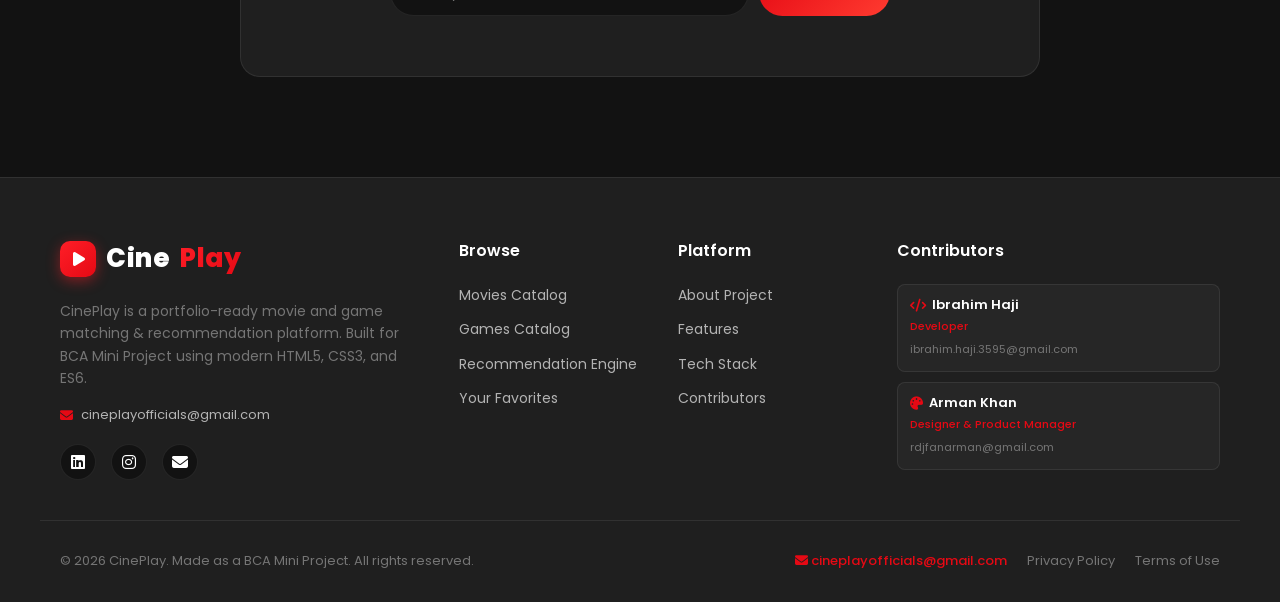
==== commit c9aa2649: "feat: fix details modal for all cards via registry, add Romance/Comedy/Mystery/Crime genres, expand " ====
--- a/index.html
+++ b/index.html
@@ -224,8 +224,9 @@
       <div>
         <h2 class="section-title">Browse by Genre</h2>
       </div>
-    </div>
-    <div style="display: grid; grid-template-columns: repeat(auto-fit, minmax(180px, 1fr)); gap: 20px;">
+      <a href="movies.html" class="section-link">All Genres <i class="fa-solid fa-arrow-right-long"></i></a>
+    </div>
+    <div style="display: grid; grid-template-columns: repeat(auto-fill, minmax(150px, 1fr)); gap: 16px;">
       <a href="movies.html?genre=Sci-Fi" class="rec-card glass-panel hover-scale">
         <i class="fa-solid fa-rocket"></i>
         <div class="rec-card-title">Sci-Fi</div>
@@ -234,17 +235,53 @@
         <i class="fa-solid fa-burst"></i>
         <div class="rec-card-title">Action</div>
       </a>
-      <a href="games.html?genre=RPG" class="rec-card glass-panel hover-scale">
-        <i class="fa-solid fa-dragon"></i>
-        <div class="rec-card-title">RPG</div>
+      <a href="movies.html?genre=Adventure" class="rec-card glass-panel hover-scale">
+        <i class="fa-solid fa-compass"></i>
+        <div class="rec-card-title">Adventure</div>
       </a>
       <a href="movies.html?genre=Drama" class="rec-card glass-panel hover-scale">
         <i class="fa-solid fa-masks-theater"></i>
         <div class="rec-card-title">Drama</div>
       </a>
+      <a href="movies.html?genre=Thriller" class="rec-card glass-panel hover-scale">
+        <i class="fa-solid fa-skull"></i>
+        <div class="rec-card-title">Thriller</div>
+      </a>
+      <a href="movies.html?genre=Animation" class="rec-card glass-panel hover-scale">
+        <i class="fa-solid fa-palette"></i>
+        <div class="rec-card-title">Animation</div>
+      </a>
       <a href="movies.html?genre=Horror" class="rec-card glass-panel hover-scale">
         <i class="fa-solid fa-ghost"></i>
         <div class="rec-card-title">Horror</div>
+      </a>
+      <a href="movies.html?genre=Comedy" class="rec-card glass-panel hover-scale">
+        <i class="fa-solid fa-face-laugh-squint"></i>
+        <div class="rec-card-title">Comedy</div>
+      </a>
+      <a href="movies.html?genre=Romance" class="rec-card glass-panel hover-scale">
+        <i class="fa-solid fa-heart"></i>
+        <div class="rec-card-title">Romance</div>
+      </a>
+      <a href="movies.html?genre=Mystery" class="rec-card glass-panel hover-scale">
+        <i class="fa-solid fa-magnifying-glass"></i>
+        <div class="rec-card-title">Mystery</div>
+      </a>
+      <a href="movies.html?genre=Crime" class="rec-card glass-panel hover-scale">
+        <i class="fa-solid fa-handcuffs"></i>
+        <div class="rec-card-title">Crime</div>
+      </a>
+      <a href="movies.html?genre=Fantasy" class="rec-card glass-panel hover-scale">
+        <i class="fa-solid fa-dragon"></i>
+        <div class="rec-card-title">Fantasy</div>
+      </a>
+      <a href="movies.html?genre=Music" class="rec-card glass-panel hover-scale">
+        <i class="fa-solid fa-music"></i>
+        <div class="rec-card-title">Music</div>
+      </a>
+      <a href="games.html?genre=RPG" class="rec-card glass-panel hover-scale">
+        <i class="fa-solid fa-shield-halved"></i>
+        <div class="rec-card-title">RPG</div>
       </a>
     </div>
   </section>
--- a/css/style.css
+++ b/css/style.css
@@ -1360,7 +1360,17 @@
 .modal-actions {
   margin-top: auto;
   display: flex;
-  gap: 15px;
+  flex-wrap: wrap;
+  gap: 10px;
+  align-items: center;
+}
+
+.modal-actions .btn {
+  flex: 1 1 auto;
+  min-width: 120px;
+  justify-content: center;
+  text-align: center;
+  white-space: nowrap;
 }
 
 /* Recommendations Engine Layout */
--- a/css/responsive.css
+++ b/css/responsive.css
@@ -412,8 +412,14 @@
   }
 
   .modal-actions {
-    flex-direction: column;
-    gap: 10px;
+    flex-wrap: wrap;
+    gap: 8px;
+  }
+
+  .modal-actions .btn {
+    flex: 1 1 120px;
+    font-size: 12.5px;
+    padding: 9px 14px;
   }
 
   /* Nav actions and auth on mobile */
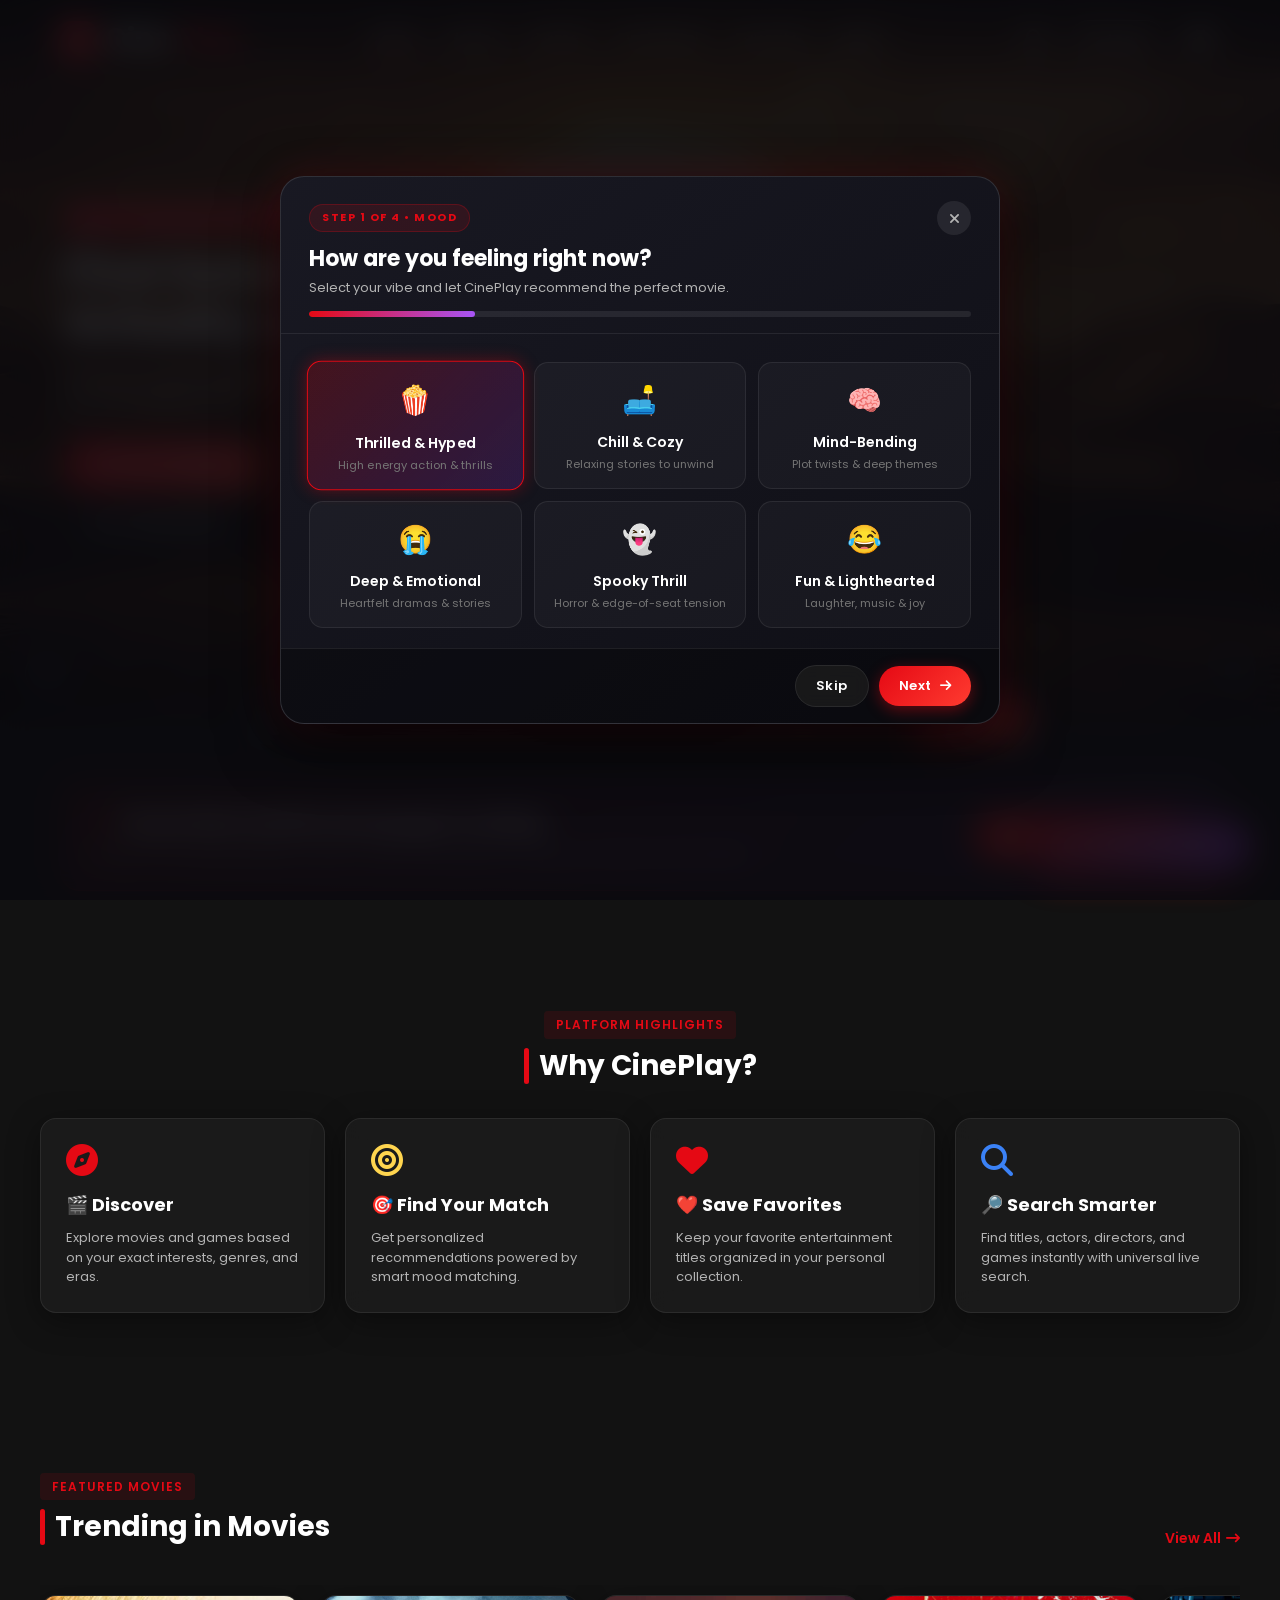
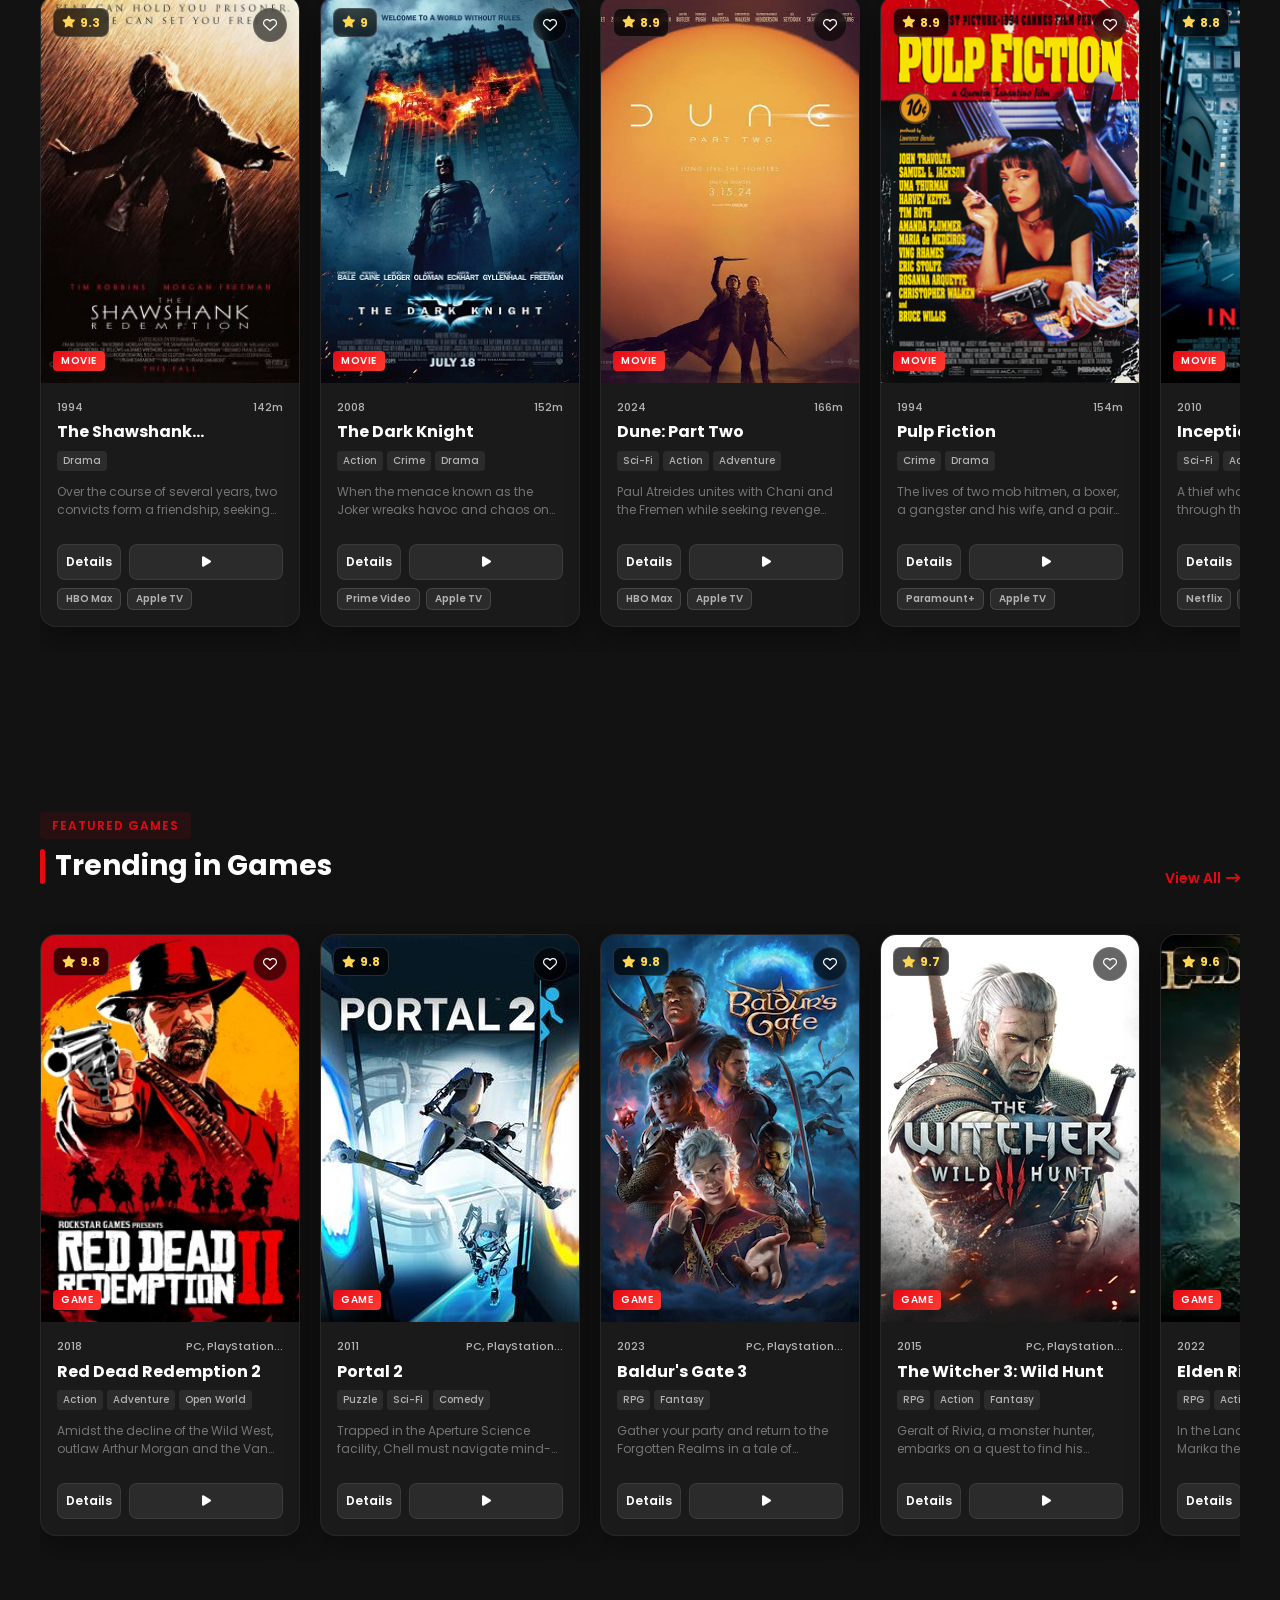
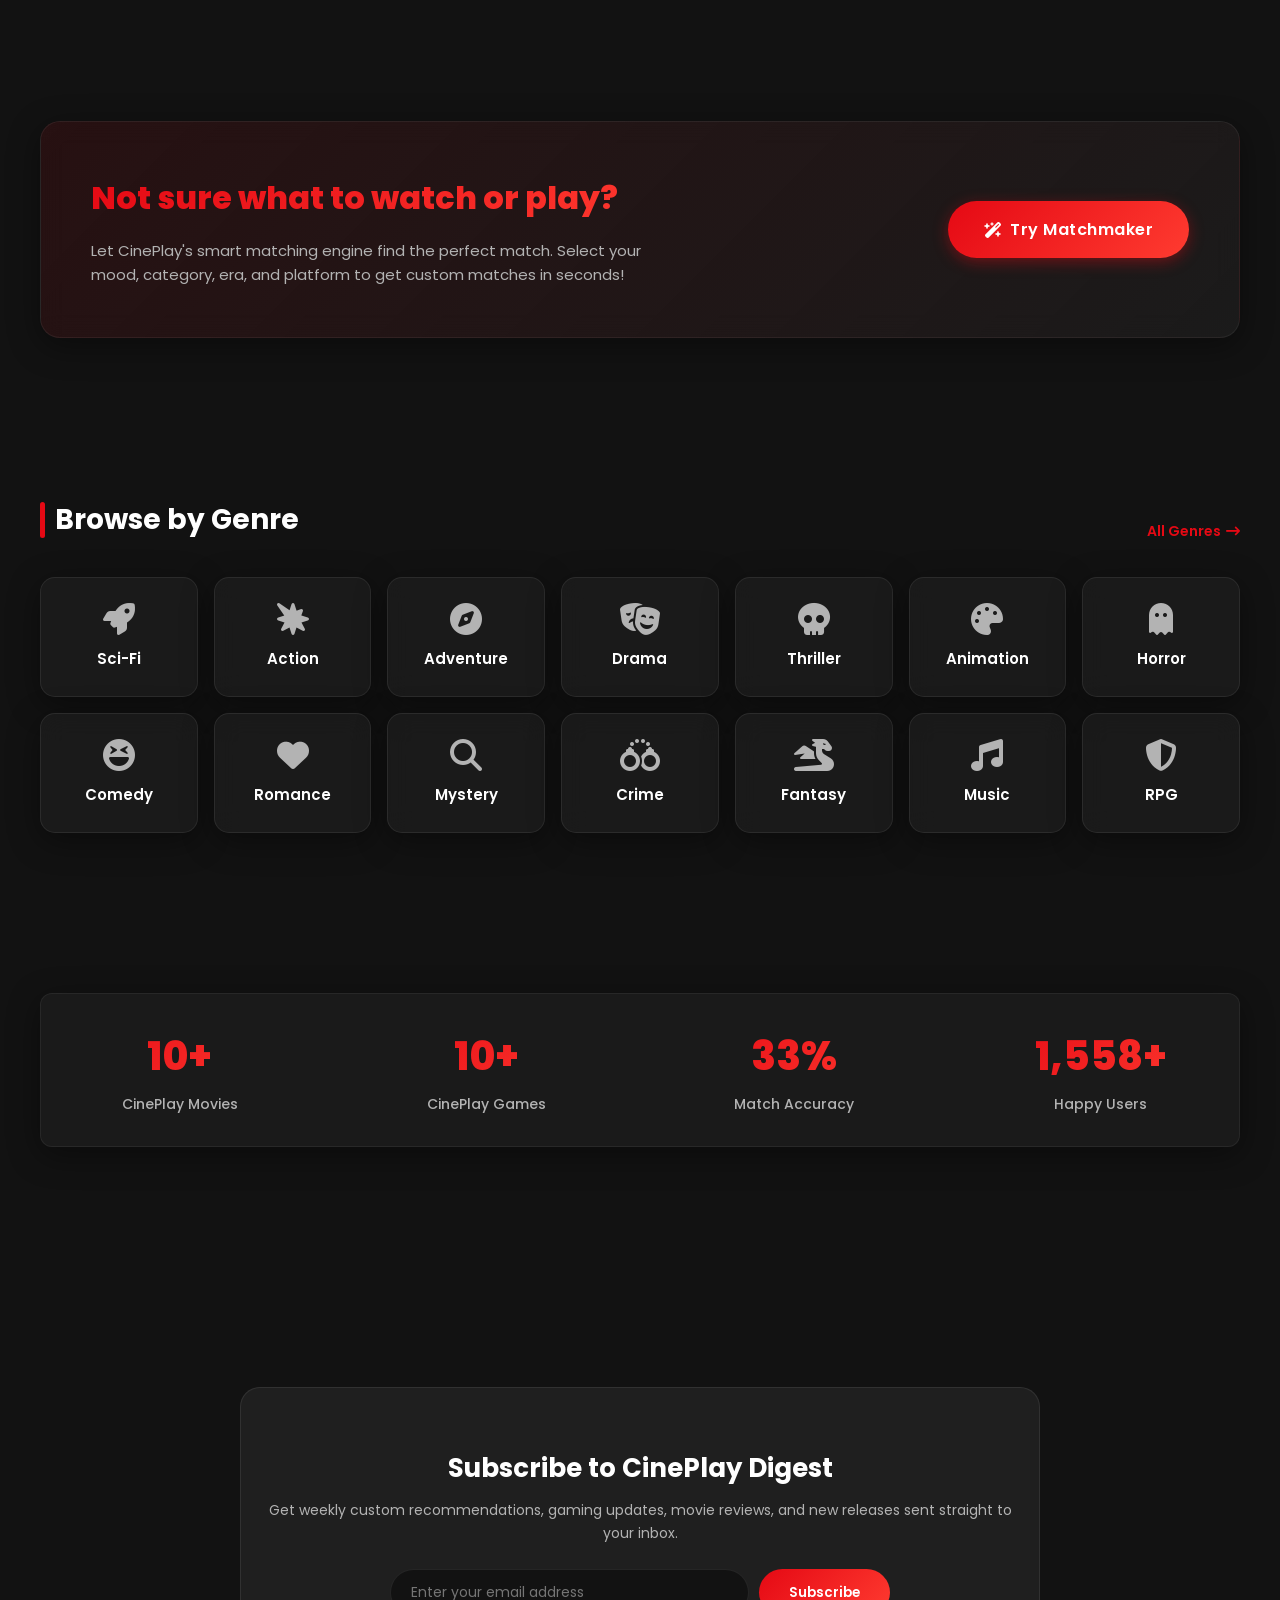
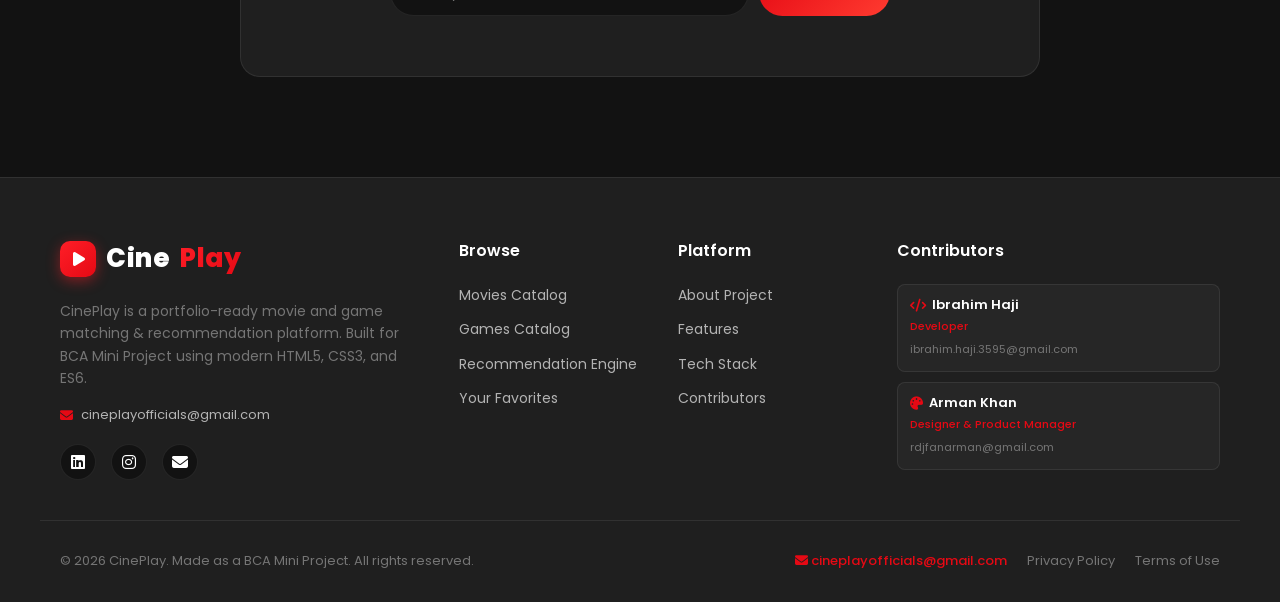
==== commit 03c958e0: "fix: align carousel arrows to bottom of poster banner and fix mobile hamburger menu visibility" ====
--- a/index.html
+++ b/index.html
@@ -34,7 +34,7 @@
         <a href="about.html" class="nav-link">About</a>
       </nav>
       <div class="nav-actions">
-        <button class="theme-toggle" onclick="CinePlay.openUniversalSearch()" aria-label="Open Universal Search" title="Universal Search (Ctrl+K)">
+        <button class="nav-icon-btn btn-search-toggle" onclick="CinePlay.openUniversalSearch()" aria-label="Open Universal Search" title="Universal Search (Ctrl+K)">
           <i class="fa-solid fa-magnifying-glass"></i>
         </button>
         <div id="auth-container"></div>
--- a/css/style.css
+++ b/css/style.css
@@ -237,9 +237,16 @@
   display: flex;
   align-items: center;
   gap: 15px;
-}
-
-.theme-toggle, .mobile-menu-btn {
+  flex-shrink: 0;
+}
+
+/* Hamburger is always the last item — never let it get pushed off */
+.mobile-menu-btn {
+  flex-shrink: 0 !important;
+  order: 99;
+}
+
+.theme-toggle, .mobile-menu-btn, .nav-icon-btn {
   width: 40px;
   height: 40px;
   border-radius: 50%;
@@ -248,10 +255,13 @@
   justify-content: center;
   color: var(--text-primary);
   font-size: 18px;
-  transition: background-color var(--transition-speed) ease;
-}
-
-.theme-toggle:hover {
+  background: transparent;
+  border: none;
+  cursor: pointer;
+  transition: background-color var(--transition-speed) ease, color var(--transition-speed) ease;
+}
+
+.theme-toggle:hover, .mobile-menu-btn:hover, .nav-icon-btn:hover {
   background-color: var(--border-color);
 }
 
@@ -467,48 +477,50 @@
   box-shadow: 0 6px 20px rgba(255, 255, 255, 0.25);
 }
 
-/* Carousel Navigation Arrows */
+/* Carousel Navigation Arrows - Positioned at the bottom/end of the poster */
 .carousel-btn {
   position: absolute;
-  top: 50%;
-  transform: translateY(-50%);
-  width: 46px;
-  height: 46px;
+  bottom: 25px;
+  top: auto;
+  transform: none;
+  width: 44px;
+  height: 44px;
   border-radius: 50%;
-  background: rgba(15, 15, 22, 0.65);
-  backdrop-filter: blur(10px);
-  -webkit-backdrop-filter: blur(10px);
-  border: 1px solid rgba(255, 255, 255, 0.2);
+  background: rgba(15, 15, 22, 0.75);
+  backdrop-filter: blur(12px);
+  -webkit-backdrop-filter: blur(12px);
+  border: 1px solid rgba(255, 255, 255, 0.25);
   color: #fff;
   display: flex;
   align-items: center;
   justify-content: center;
-  font-size: 18px;
+  font-size: 16px;
   z-index: 20;
   cursor: pointer;
-  box-shadow: 0 4px 15px rgba(0, 0, 0, 0.4);
+  box-shadow: 0 4px 15px rgba(0, 0, 0, 0.5);
   transition: all var(--transition-speed) ease;
 }
 
 .carousel-btn:hover {
   background: var(--accent-red);
   border-color: var(--accent-red);
-  transform: translateY(-50%) scale(1.1);
+  transform: scale(1.1);
   box-shadow: 0 0 20px rgba(229, 9, 20, 0.6);
 }
 
 .carousel-prev {
-  left: 20px;
+  left: 25px;
 }
 
 .carousel-next {
-  right: 20px;
+  right: 25px;
 }
 
 .carousel-dots {
   position: absolute;
-  bottom: 30px;
-  right: 5%;
+  bottom: 35px;
+  right: 50%;
+  transform: translateX(50%);
   display: flex;
   gap: 10px;
   z-index: 15;
--- a/css/responsive.css
+++ b/css/responsive.css
@@ -54,8 +54,45 @@
 
 @media (max-width: 768px) {
   /* Header Mobile Menu adjustments */
+  .nav-container {
+    padding: 0 12px;
+    gap: 6px;
+  }
+
+  .logo {
+    font-size: 21px;
+    gap: 6px;
+    flex-shrink: 0;
+  }
+
+  .nav-actions {
+    display: flex !important;
+    align-items: center !important;
+    gap: 5px !important;
+    flex-shrink: 0 !important;
+  }
+
   .mobile-menu-btn {
-    display: flex;
+    display: flex !important;
+    width: 36px !important;
+    height: 36px !important;
+    font-size: 16px !important;
+    border-radius: 50% !important;
+    background: rgba(255, 255, 255, 0.08) !important;
+    border: 1px solid var(--border-color) !important;
+    align-items: center !important;
+    justify-content: center !important;
+    color: var(--text-primary) !important;
+    cursor: pointer !important;
+    flex-shrink: 0 !important;
+  }
+
+  /* Shrink icon buttons slightly on mobile to save space */
+  .theme-toggle {
+    width: 36px !important;
+    height: 36px !important;
+    font-size: 15px !important;
+    flex-shrink: 0 !important;
   }
 
   .nav-menu {
@@ -113,7 +150,7 @@
 
   .slide-container {
     position: absolute;
-    top: 52%;
+    top: 50%;
     left: 50%;
     transform: translate(-50%, -50%);
     width: 92%;
@@ -170,27 +207,28 @@
     white-space: nowrap;
   }
 
-  /* Carousel Arrow Controls cleanly separated from buttons */
+  /* Carousel Arrow Controls positioned at the bottom/end of the poster */
   .carousel-btn {
-    width: 36px;
-    height: 36px;
-    font-size: 14px;
-    top: 32%;
-    transform: translateY(-50%);
+    width: 36px !important;
+    height: 36px !important;
+    font-size: 13px !important;
+    top: auto !important;
+    bottom: 14px !important;
+    transform: none !important;
   }
 
   .carousel-prev {
-    left: 10px;
+    left: 14px !important;
   }
 
   .carousel-next {
-    right: 10px;
+    right: 14px !important;
   }
 
   .carousel-dots {
-    bottom: 18px;
-    right: 50%;
-    transform: translateX(50%);
+    bottom: 22px !important;
+    right: 50% !important;
+    transform: translateX(50%) !important;
   }
 
   /* Search Panel Stacked */
@@ -423,6 +461,10 @@
   }
 
   /* Nav actions and auth on mobile */
+  .btn-search-toggle {
+    display: none !important;
+  }
+
   .nav-actions {
     gap: 6px;
   }
